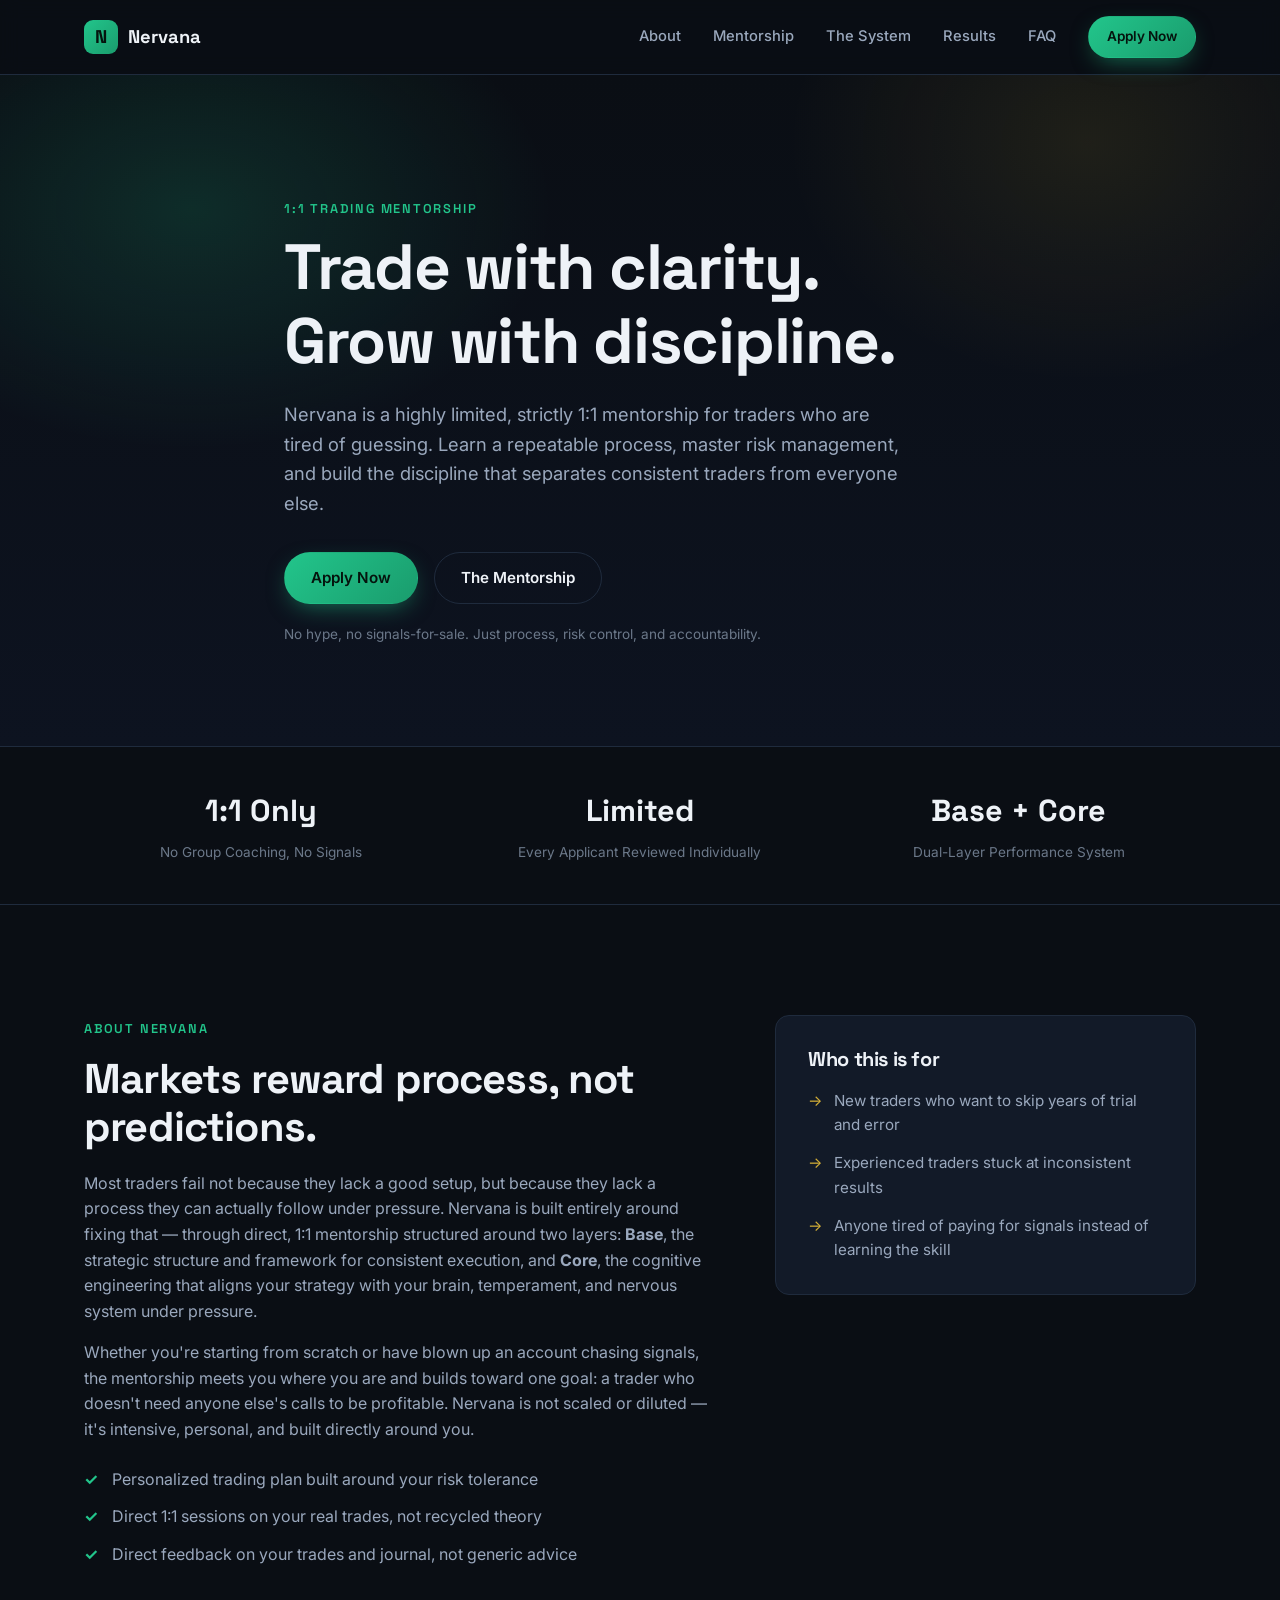
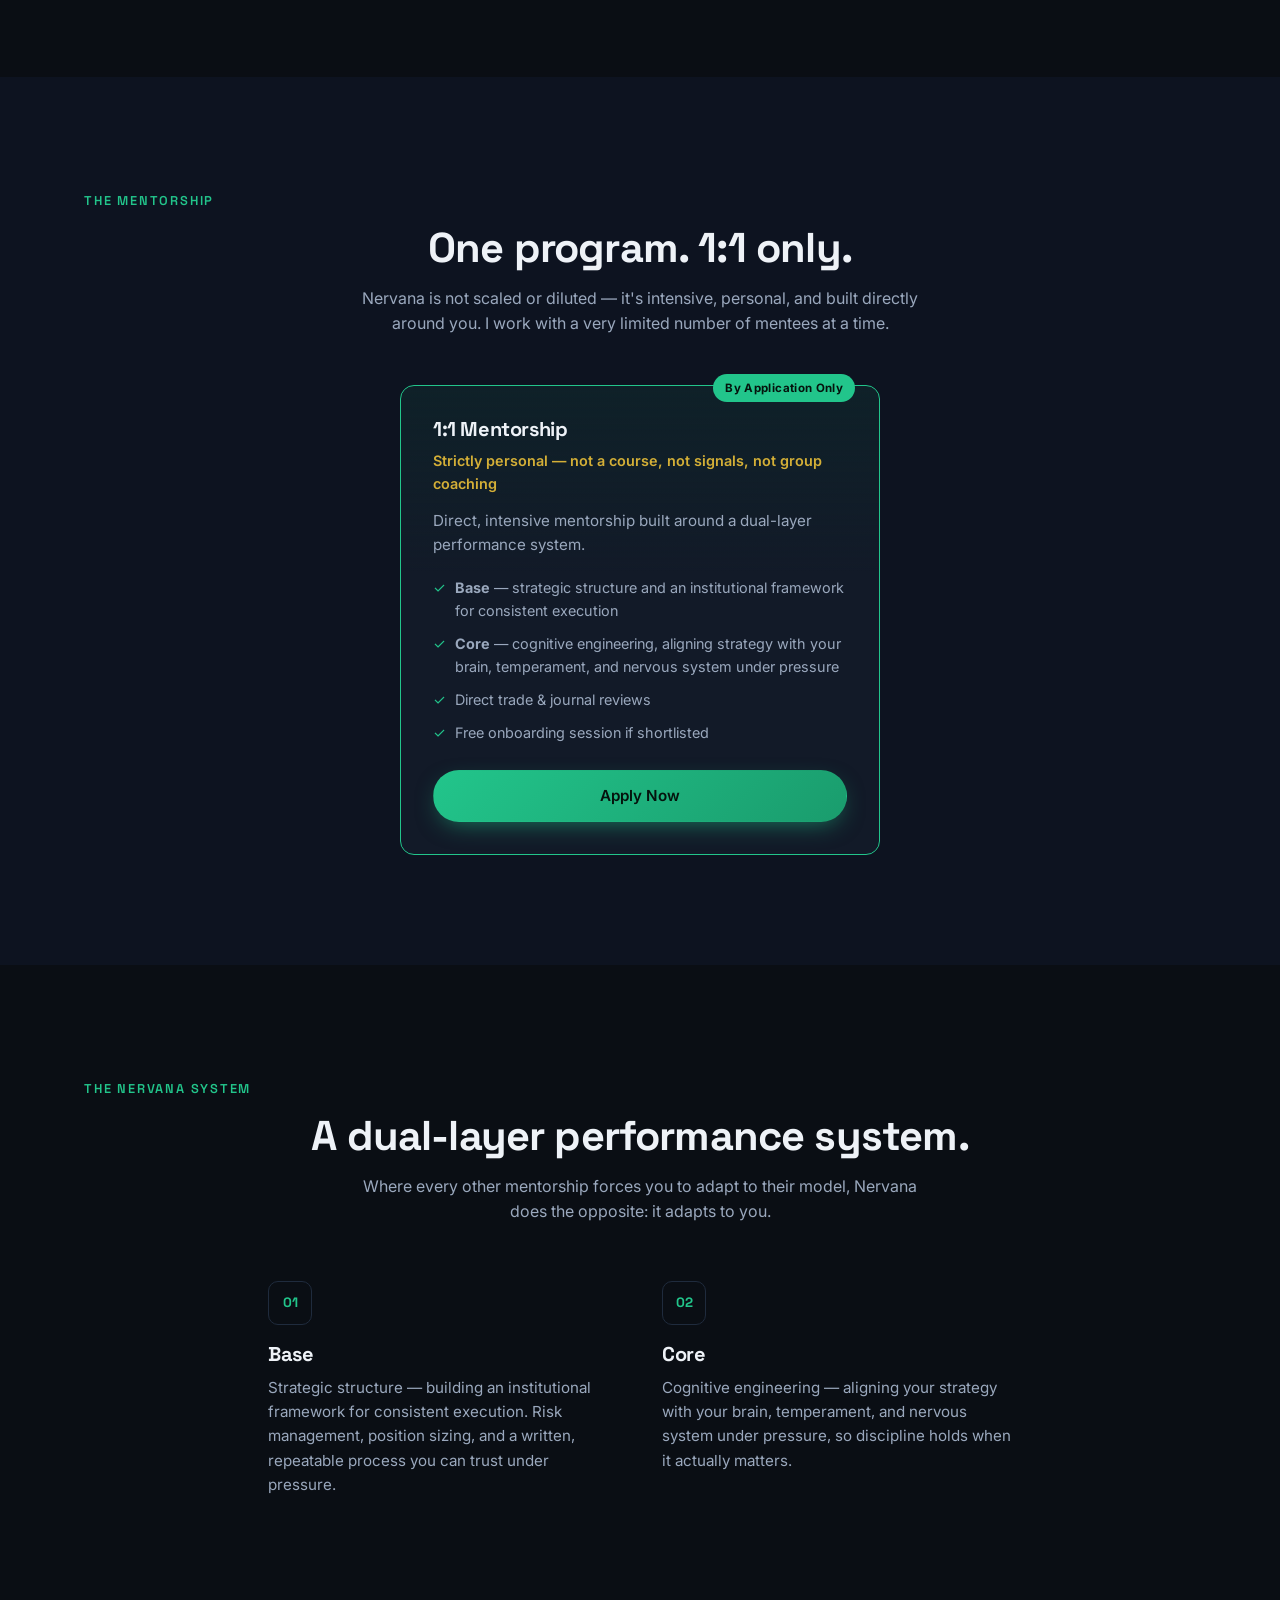
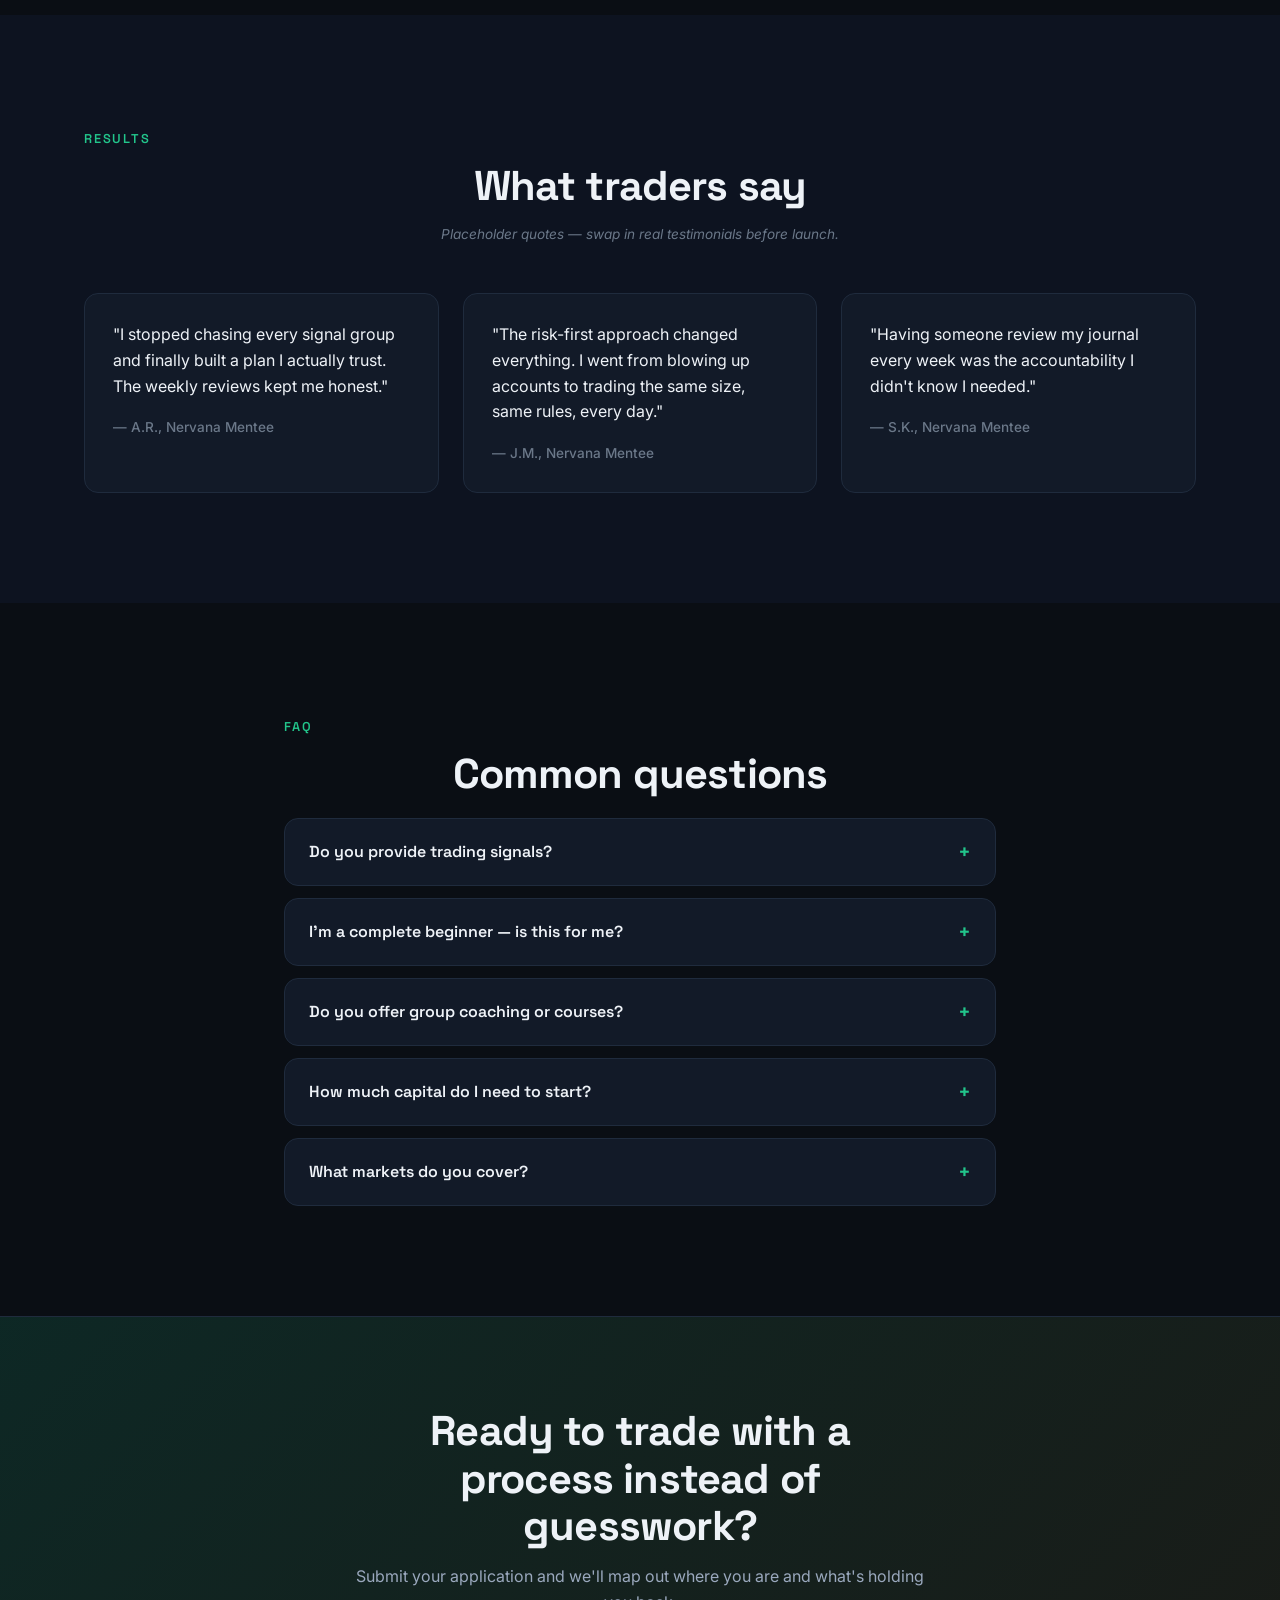
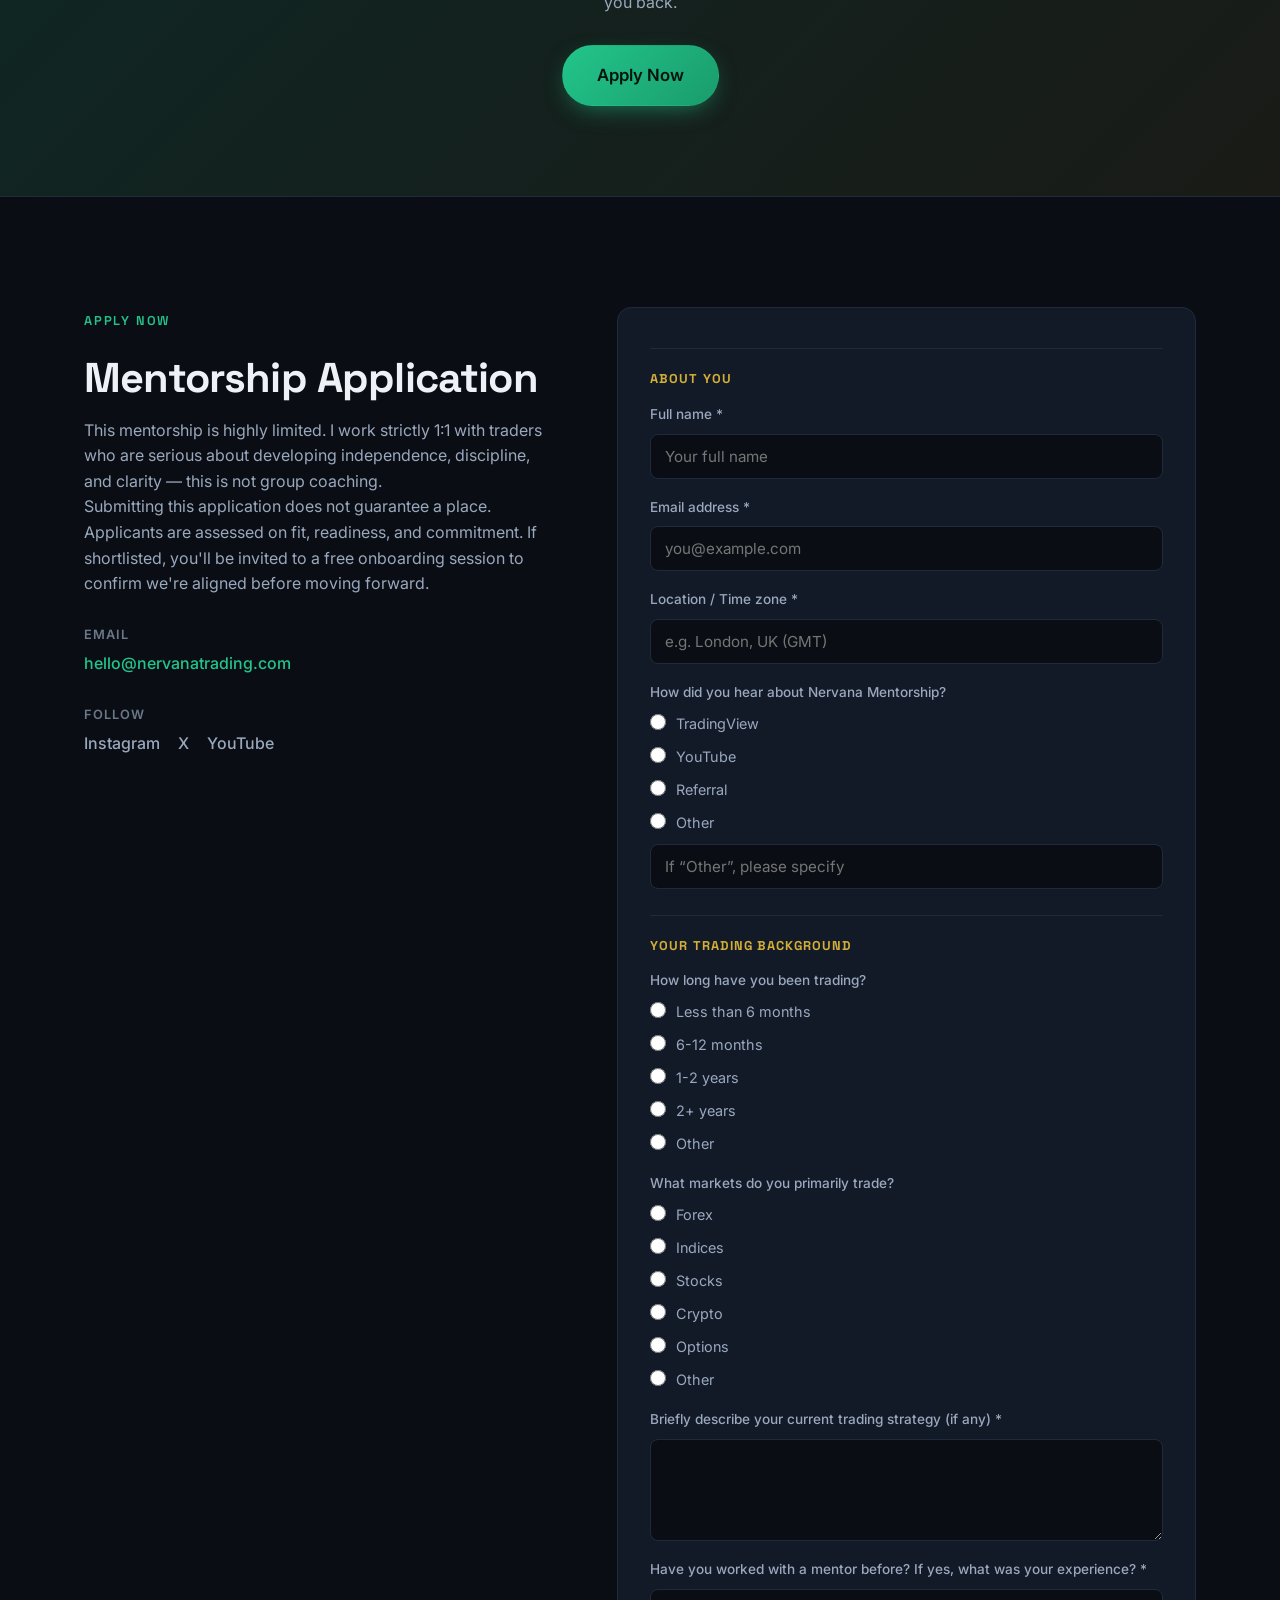
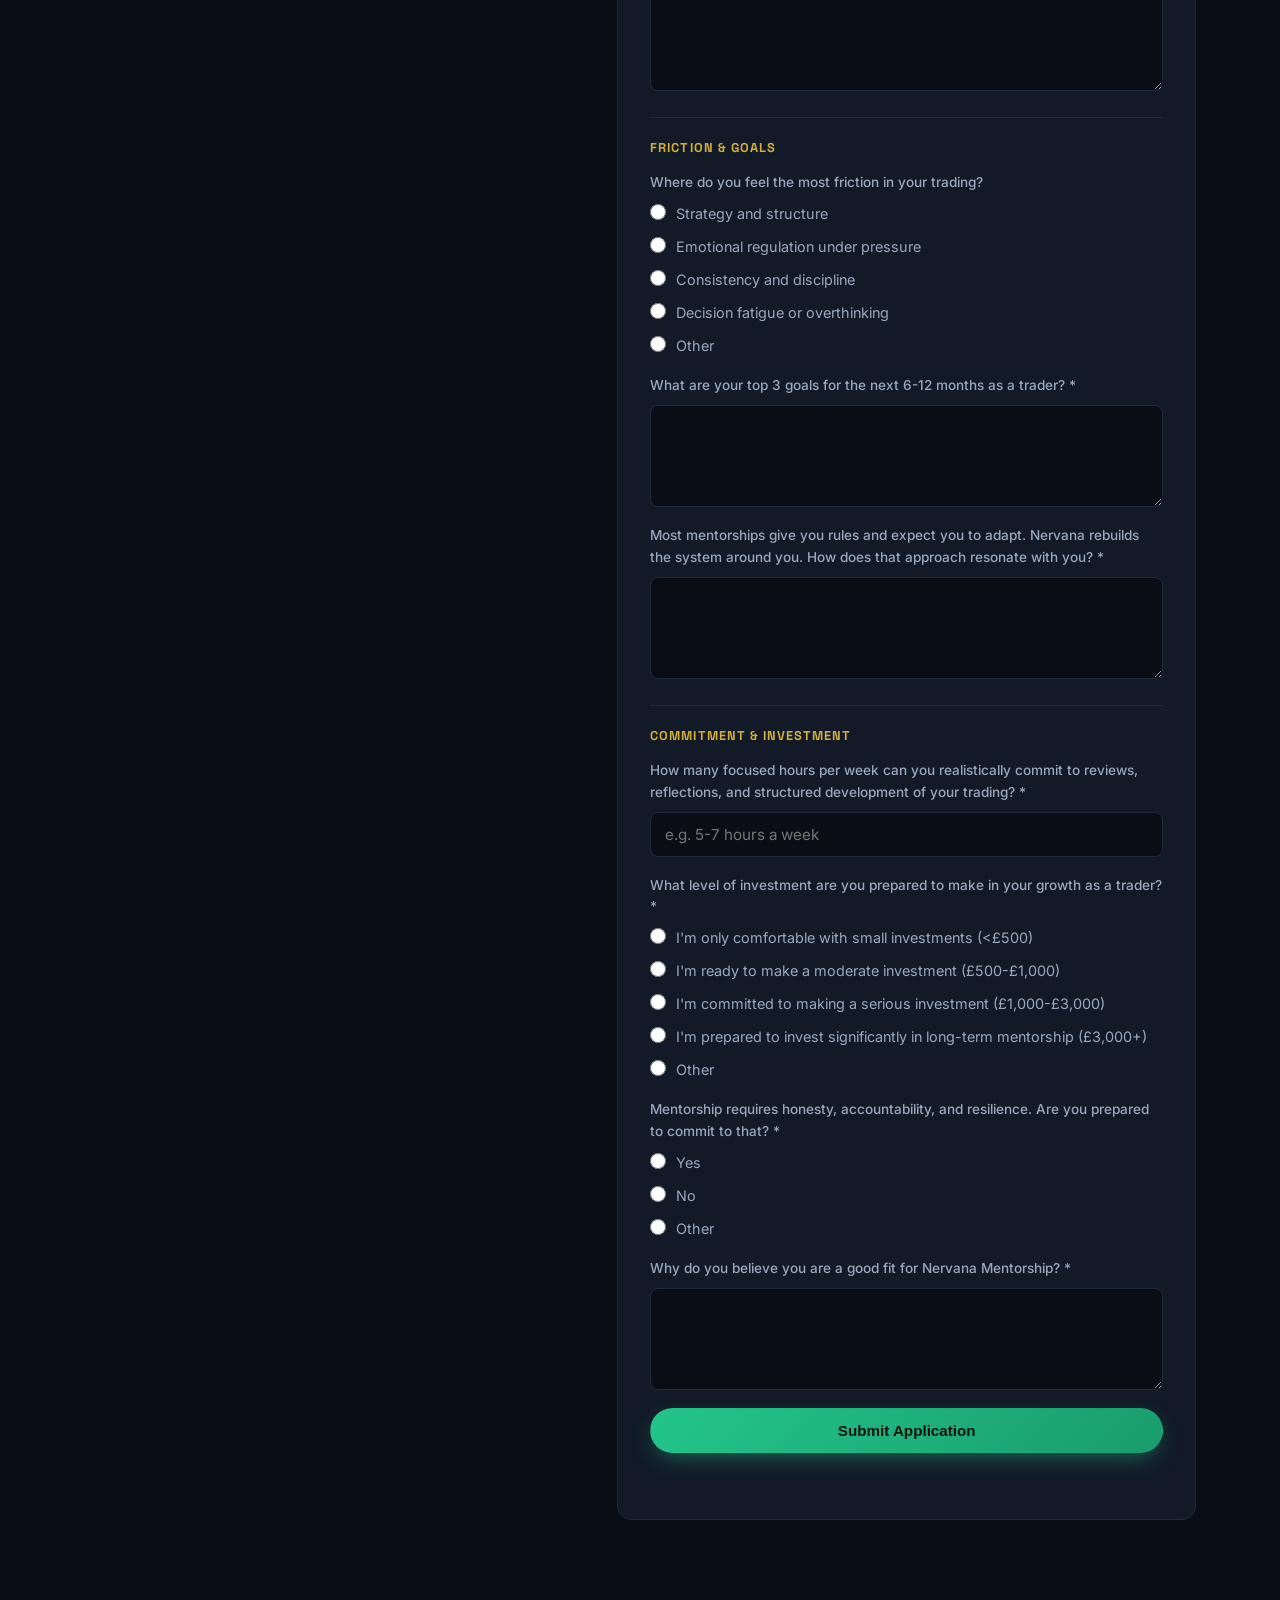
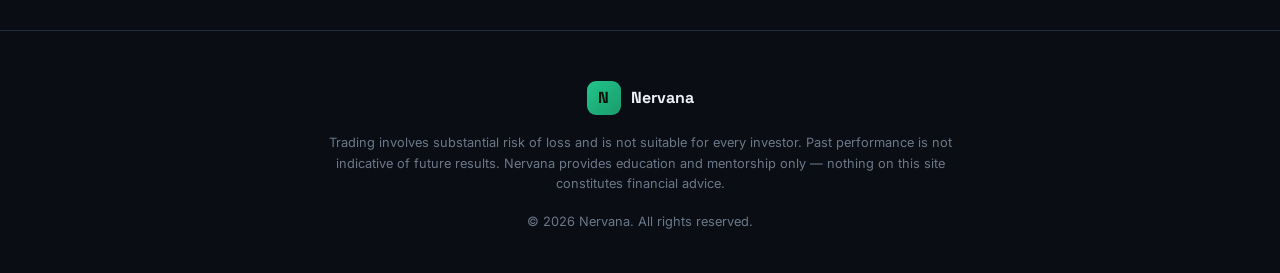
==== website/index.html @ 5a8abfdc "Reposition site around the real 1:1-only mentorship offer Replace the invented three-program lineup " ====
<!DOCTYPE html>
<html lang="en">
<head>
<meta charset="UTF-8">
<meta name="viewport" content="width=device-width, initial-scale=1.0">
<title>Nervana | Trading Mentorship</title>
<meta name="description" content="Nervana is a strictly 1:1 trading mentorship. A highly limited, application-only program built around a dual-layer system: Base (strategic structure) and Core (cognitive engineering).">
<link rel="icon" href="data:image/svg+xml,<svg xmlns=%22http://www.w3.org/2000/svg%22 viewBox=%220 0 100 100%22><text y=%22.9em%22 font-size=%2290%22>📈</text></svg>">
<link rel="preconnect" href="https://fonts.googleapis.com">
<link rel="preconnect" href="https://fonts.gstatic.com" crossorigin>
<link href="https://fonts.googleapis.com/css2?family=Inter:wght@400;500;600;700;800&family=Space+Grotesk:wght@500;600;700&display=swap" rel="stylesheet">
<link rel="stylesheet" href="styles.css">
</head>
<body>

<header class="navbar" id="navbar">
  <div class="container navbar__inner">
    <a href="#home" class="brand">
      <span class="brand__mark">N</span>
      <span class="brand__name">Nervana</span>
    </a>
    <nav class="nav-links" id="navLinks">
      <a href="#about">About</a>
      <a href="#mentorship">Mentorship</a>
      <a href="#approach">The System</a>
      <a href="#testimonials">Results</a>
      <a href="#faq">FAQ</a>
      <a href="#apply" class="btn btn--primary btn--sm nav-cta">Apply Now</a>
    </nav>
    <button class="nav-toggle" id="navToggle" aria-label="Toggle navigation" aria-expanded="false">
      <span></span><span></span><span></span>
    </button>
  </div>
</header>

<main>

  <section id="home" class="hero">
    <div class="hero__bg" aria-hidden="true"></div>
    <div class="container hero__inner">
      <p class="eyebrow reveal">1:1 Trading Mentorship</p>
      <h1 class="reveal">Trade with clarity.<br>Grow with discipline.</h1>
      <p class="hero__subtitle reveal">
        Nervana is a highly limited, strictly 1:1 mentorship for traders who are tired of guessing.
        Learn a repeatable process, master risk management, and build the discipline
        that separates consistent traders from everyone else.
      </p>
      <div class="hero__actions reveal">
        <a href="#apply" class="btn btn--primary">Apply Now</a>
        <a href="#mentorship" class="btn btn--ghost">The Mentorship</a>
      </div>
      <p class="hero__disclaimer reveal">No hype, no signals-for-sale. Just process, risk control, and accountability.</p>
    </div>
  </section>

  <section class="stats">
    <div class="container stats__grid">
      <div class="stat reveal">
        <span class="stat__text">1:1 Only</span>
        <span class="stat__label">No Group Coaching, No Signals</span>
      </div>
      <div class="stat reveal">
        <span class="stat__text">Limited</span>
        <span class="stat__label">Every Applicant Reviewed Individually</span>
      </div>
      <div class="stat reveal">
        <span class="stat__text">Base + Core</span>
        <span class="stat__label">Dual-Layer Performance System</span>
      </div>
    </div>
  </section>

  <section id="about" class="about">
    <div class="container about__grid">
      <div class="about__text reveal">
        <p class="eyebrow">About Nervana</p>
        <h2>Markets reward process, not predictions.</h2>
        <p>
          Most traders fail not because they lack a good setup, but because they lack a process
          they can actually follow under pressure. Nervana is built entirely around fixing that —
          through direct, 1:1 mentorship structured around two layers: <strong>Base</strong>, the
          strategic structure and framework for consistent execution, and <strong>Core</strong>,
          the cognitive engineering that aligns your strategy with your brain, temperament, and
          nervous system under pressure.
        </p>
        <p>
          Whether you're starting from scratch or have blown up an account chasing signals,
          the mentorship meets you where you are and builds toward one goal: a trader who
          doesn't need anyone else's calls to be profitable. Nervana is not scaled or diluted —
          it's intensive, personal, and built directly around you.
        </p>
        <ul class="check-list">
          <li>Personalized trading plan built around your risk tolerance</li>
          <li>Direct 1:1 sessions on your real trades, not recycled theory</li>
          <li>Direct feedback on your trades and journal, not generic advice</li>
        </ul>
      </div>
      <div class="about__card reveal">
        <div class="card-panel">
          <h3>Who this is for</h3>
          <ul class="tick-list">
            <li>New traders who want to skip years of trial and error</li>
            <li>Experienced traders stuck at inconsistent results</li>
            <li>Anyone tired of paying for signals instead of learning the skill</li>
          </ul>
        </div>
      </div>
    </div>
  </section>

  <section id="mentorship" class="programs">
    <div class="container">
      <p class="eyebrow reveal center">The Mentorship</p>
      <h2 class="section-title reveal center">One program. 1:1 only.</h2>
      <p class="section-subtitle reveal center">Nervana is not scaled or diluted — it's intensive, personal, and built directly around you. I work with a very limited number of mentees at a time.</p>

      <div class="program-grid program-grid--single">
        <div class="program-card program-card--featured reveal">
          <span class="badge">By Application Only</span>
          <h3>1:1 Mentorship</h3>
          <p class="program-price">Strictly personal — not a course, not signals, not group coaching</p>
          <p class="program-desc">Direct, intensive mentorship built around a dual-layer performance system.</p>
          <ul>
            <li><strong>Base</strong> — strategic structure and an institutional framework for consistent execution</li>
            <li><strong>Core</strong> — cognitive engineering, aligning strategy with your brain, temperament, and nervous system under pressure</li>
            <li>Direct trade & journal reviews</li>
            <li>Free onboarding session if shortlisted</li>
          </ul>
          <a href="#apply" class="btn btn--primary btn--block">Apply Now</a>
        </div>
      </div>
    </div>
  </section>

  <section id="approach" class="approach">
    <div class="container">
      <p class="eyebrow reveal center">The Nervana System</p>
      <h2 class="section-title reveal center">A dual-layer performance system.</h2>
      <p class="section-subtitle reveal center">Where every other mentorship forces you to adapt to their model, Nervana does the opposite: it adapts to you.</p>

      <div class="approach-grid approach-grid--two">
        <div class="approach-card reveal">
          <div class="approach-icon">01</div>
          <h3>Base</h3>
          <p>Strategic structure — building an institutional framework for consistent execution. Risk management, position sizing, and a written, repeatable process you can trust under pressure.</p>
        </div>
        <div class="approach-card reveal">
          <div class="approach-icon">02</div>
          <h3>Core</h3>
          <p>Cognitive engineering — aligning your strategy with your brain, temperament, and nervous system under pressure, so discipline holds when it actually matters.</p>
        </div>
      </div>
    </div>
  </section>

  <section id="testimonials" class="testimonials">
    <div class="container">
      <p class="eyebrow reveal center">Results</p>
      <h2 class="section-title reveal center">What traders say</h2>
      <p class="section-subtitle reveal center placeholder-note">Placeholder quotes — swap in real testimonials before launch.</p>

      <div class="testimonial-grid">
        <blockquote class="testimonial-card reveal">
          <p>"I stopped chasing every signal group and finally built a plan I actually trust. The weekly reviews kept me honest."</p>
          <footer>— A.R., Nervana Mentee</footer>
        </blockquote>
        <blockquote class="testimonial-card reveal">
          <p>"The risk-first approach changed everything. I went from blowing up accounts to trading the same size, same rules, every day."</p>
          <footer>— J.M., Nervana Mentee</footer>
        </blockquote>
        <blockquote class="testimonial-card reveal">
          <p>"Having someone review my journal every week was the accountability I didn't know I needed."</p>
          <footer>— S.K., Nervana Mentee</footer>
        </blockquote>
      </div>
    </div>
  </section>

  <section id="faq" class="faq">
    <div class="container faq__inner">
      <p class="eyebrow reveal center">FAQ</p>
      <h2 class="section-title reveal center">Common questions</h2>

      <div class="accordion" id="accordion">
        <div class="accordion-item reveal">
          <button class="accordion-trigger">
            <span>Do you provide trading signals?</span>
            <span class="accordion-icon">+</span>
          </button>
          <div class="accordion-panel">
            <p>No. Nervana teaches you the process to find and manage your own trades. The goal is independence, not dependence on someone else's calls.</p>
          </div>
        </div>
        <div class="accordion-item reveal">
          <button class="accordion-trigger">
            <span>I'm a complete beginner — is this for me?</span>
            <span class="accordion-icon">+</span>
          </button>
          <div class="accordion-panel">
            <p>Yes, as long as you're serious and coachable. The mentorship starts by building the Base layer — market structure and risk management — before layering in Core, the execution and psychology work.</p>
          </div>
        </div>
        <div class="accordion-item reveal">
          <button class="accordion-trigger">
            <span>Do you offer group coaching or courses?</span>
            <span class="accordion-icon">+</span>
          </button>
          <div class="accordion-panel">
            <p>Not currently. Nervana is 1:1 mentorship only, by application, so every mentee gets full focus and hands-on support. Group coaching may be introduced in the future, but applications today are for 1:1 mentorship.</p>
          </div>
        </div>
        <div class="accordion-item reveal">
          <button class="accordion-trigger">
            <span>How much capital do I need to start?</span>
            <span class="accordion-icon">+</span>
          </button>
          <div class="accordion-panel">
            <p>We'll discuss this after reviewing your application — the right starting size depends on your goals, market, and risk tolerance. We never recommend risking money you can't afford to lose.</p>
          </div>
        </div>
        <div class="accordion-item reveal">
          <button class="accordion-trigger">
            <span>What markets do you cover?</span>
            <span class="accordion-icon">+</span>
          </button>
          <div class="accordion-panel">
            <p>The core process applies across equities, futures, and forex. Your mentorship is tailored to the market you want to focus on.</p>
          </div>
        </div>
      </div>
    </div>
  </section>

  <section class="cta-banner">
    <div class="container cta-banner__inner reveal">
      <h2>Ready to trade with a process instead of guesswork?</h2>
      <p>Submit your application and we'll map out where you are and what's holding you back.</p>
      <a href="#apply" class="btn btn--primary btn--lg">Apply Now</a>
    </div>
  </section>

  <section id="apply" class="contact">
    <div class="container contact__grid">
      <div class="contact__info reveal">
        <p class="eyebrow">Apply Now</p>
        <h2>Mentorship Application</h2>
        <p>
          This mentorship is highly limited. I work strictly 1:1 with traders who are serious
          about developing independence, discipline, and clarity — this is not group coaching.
        </p>
        <p>
          Submitting this application does not guarantee a place. Applicants are assessed on
          fit, readiness, and commitment. If shortlisted, you'll be invited to a free onboarding
          session to confirm we're aligned before moving forward.
        </p>
        <div class="contact__detail">
          <span class="contact__label">Email</span>
          <a href="mailto:hello@nervanatrading.com">hello@nervanatrading.com</a>
        </div>
        <div class="contact__detail">
          <span class="contact__label">Follow</span>
          <div class="social-links">
            <a href="#" aria-label="Instagram">Instagram</a>
            <a href="#" aria-label="X / Twitter">X</a>
            <a href="#" aria-label="YouTube">YouTube</a>
          </div>
        </div>
      </div>

      <form class="contact__form reveal" id="applyForm" name="mentorship-application" method="POST" data-netlify="true" netlify-honeypot="company">
        <input type="hidden" name="form-name" value="mentorship-application">
        <p class="hp-field" aria-hidden="true">
          <label>Don't fill this out if you're human: <input name="company" tabindex="-1" autocomplete="off"></label>
        </p>

        <p class="form-section-title">About you</p>

        <div class="form-row">
          <label for="name">Full name *</label>
          <input type="text" id="name" name="full_name" required placeholder="Your full name">
        </div>
        <div class="form-row">
          <label for="email">Email address *</label>
          <input type="email" id="email" name="email" required placeholder="you@example.com">
        </div>
        <div class="form-row">
          <label for="location">Location / Time zone *</label>
          <input type="text" id="location" name="location_timezone" required placeholder="e.g. London, UK (GMT)">
        </div>
        <div class="form-row">
          <label>How did you hear about Nervana Mentorship?</label>
          <div class="radio-group">
            <label class="radio-option"><input type="radio" name="how_heard" value="TradingView"> TradingView</label>
            <label class="radio-option"><input type="radio" name="how_heard" value="YouTube"> YouTube</label>
            <label class="radio-option"><input type="radio" name="how_heard" value="Referral"> Referral</label>
            <label class="radio-option"><input type="radio" name="how_heard" value="Other"> Other</label>
          </div>
          <input type="text" name="how_heard_other" placeholder="If “Other”, please specify" class="other-input">
        </div>

        <p class="form-section-title">Your trading background</p>

        <div class="form-row">
          <label>How long have you been trading?</label>
          <div class="radio-group">
            <label class="radio-option"><input type="radio" name="trading_duration" value="Less than 6 months"> Less than 6 months</label>
            <label class="radio-option"><input type="radio" name="trading_duration" value="6-12 months"> 6-12 months</label>
            <label class="radio-option"><input type="radio" name="trading_duration" value="1-2 years"> 1-2 years</label>
            <label class="radio-option"><input type="radio" name="trading_duration" value="2+ years"> 2+ years</label>
            <label class="radio-option"><input type="radio" name="trading_duration" value="Other"> Other</label>
          </div>
        </div>
        <div class="form-row">
          <label>What markets do you primarily trade?</label>
          <div class="radio-group">
            <label class="radio-option"><input type="radio" name="markets_traded" value="Forex"> Forex</label>
            <label class="radio-option"><input type="radio" name="markets_traded" value="Indices"> Indices</label>
            <label class="radio-option"><input type="radio" name="markets_traded" value="Stocks"> Stocks</label>
            <label class="radio-option"><input type="radio" name="markets_traded" value="Crypto"> Crypto</label>
            <label class="radio-option"><input type="radio" name="markets_traded" value="Options"> Options</label>
            <label class="radio-option"><input type="radio" name="markets_traded" value="Other"> Other</label>
          </div>
        </div>
        <div class="form-row">
          <label for="strategy">Briefly describe your current trading strategy (if any) *</label>
          <textarea id="strategy" name="current_strategy" rows="4" required></textarea>
        </div>
        <div class="form-row">
          <label for="mentor-experience">Have you worked with a mentor before? If yes, what was your experience? *</label>
          <textarea id="mentor-experience" name="mentor_experience" rows="4" required></textarea>
        </div>

        <p class="form-section-title">Friction &amp; goals</p>

        <div class="form-row">
          <label>Where do you feel the most friction in your trading?</label>
          <div class="radio-group">
            <label class="radio-option"><input type="radio" name="friction" value="Strategy and structure"> Strategy and structure</label>
            <label class="radio-option"><input type="radio" name="friction" value="Emotional regulation under pressure"> Emotional regulation under pressure</label>
            <label class="radio-option"><input type="radio" name="friction" value="Consistency and discipline"> Consistency and discipline</label>
            <label class="radio-option"><input type="radio" name="friction" value="Decision fatigue or overthinking"> Decision fatigue or overthinking</label>
            <label class="radio-option"><input type="radio" name="friction" value="Other"> Other</label>
          </div>
        </div>
        <div class="form-row">
          <label for="goals-6-12">What are your top 3 goals for the next 6-12 months as a trader? *</label>
          <textarea id="goals-6-12" name="goals_6_12_months" rows="4" required></textarea>
        </div>
        <div class="form-row">
          <label for="adapts-to-you">Most mentorships give you rules and expect you to adapt. Nervana rebuilds the system around you. How does that approach resonate with you? *</label>
          <textarea id="adapts-to-you" name="approach_resonance" rows="4" required></textarea>
        </div>

        <p class="form-section-title">Commitment &amp; investment</p>

        <div class="form-row">
          <label for="weekly-hours">How many focused hours per week can you realistically commit to reviews, reflections, and structured development of your trading? *</label>
          <input type="text" id="weekly-hours" name="weekly_hours_commitment" required placeholder="e.g. 5-7 hours a week">
        </div>
        <div class="form-row">
          <label>What level of investment are you prepared to make in your growth as a trader? *</label>
          <div class="radio-group">
            <label class="radio-option"><input type="radio" name="investment_level" value="Under £500" required> I'm only comfortable with small investments (&lt;£500)</label>
            <label class="radio-option"><input type="radio" name="investment_level" value="£500-£1,000"> I'm ready to make a moderate investment (£500-£1,000)</label>
            <label class="radio-option"><input type="radio" name="investment_level" value="£1,000-£3,000"> I'm committed to making a serious investment (£1,000-£3,000)</label>
            <label class="radio-option"><input type="radio" name="investment_level" value="£3,000+"> I'm prepared to invest significantly in long-term mentorship (£3,000+)</label>
            <label class="radio-option"><input type="radio" name="investment_level" value="Other"> Other</label>
          </div>
        </div>
        <div class="form-row">
          <label>Mentorship requires honesty, accountability, and resilience. Are you prepared to commit to that? *</label>
          <div class="radio-group">
            <label class="radio-option"><input type="radio" name="commitment_confirmation" value="Yes" required> Yes</label>
            <label class="radio-option"><input type="radio" name="commitment_confirmation" value="No"> No</label>
            <label class="radio-option"><input type="radio" name="commitment_confirmation" value="Other"> Other</label>
          </div>
        </div>
        <div class="form-row">
          <label for="good-fit">Why do you believe you are a good fit for Nervana Mentorship? *</label>
          <textarea id="good-fit" name="good_fit_reason" rows="4" required></textarea>
        </div>

        <button type="submit" class="btn btn--primary btn--block">Submit Application</button>
        <p class="form-status" id="formStatus" role="status"></p>
      </form>
    </div>
  </section>

</main>

<footer class="footer">
  <div class="container footer__inner">
    <div class="footer__brand">
      <span class="brand__mark">N</span>
      <span class="brand__name">Nervana</span>
    </div>
    <p class="footer__disclaimer">
      Trading involves substantial risk of loss and is not suitable for every investor.
      Past performance is not indicative of future results. Nervana provides education and
      mentorship only — nothing on this site constitutes financial advice.
    </p>
    <p class="footer__copy">&copy; <span id="year"></span> Nervana. All rights reserved.</p>
  </div>
</footer>

<script src="script.js"></script>
</body>
</html>
---- website/styles.css ----
:root {
  --bg: #0a0e14;
  --bg-alt: #0d1320;
  --card: #121a28;
  --card-border: #1f2b3d;
  --text: #eef2f7;
  --text-dim: #9aa8bd;
  --text-faint: #6b7889;
  --accent: #22c58b;
  --accent-dim: #1a9c6d;
  --gold: #d4af37;
  --danger: #e5484d;
  --font-heading: "Space Grotesk", Inter, sans-serif;
  --font-body: "Inter", sans-serif;
  --radius: 14px;
  --container: 1160px;
}

* { box-sizing: border-box; margin: 0; padding: 0; }

html { scroll-behavior: smooth; }

body {
  background: var(--bg);
  color: var(--text);
  font-family: var(--font-body);
  line-height: 1.6;
  -webkit-font-smoothing: antialiased;
}

img { max-width: 100%; display: block; }

.container {
  max-width: var(--container);
  margin: 0 auto;
  padding: 0 24px;
}

h1, h2, h3 {
  font-family: var(--font-heading);
  font-weight: 700;
  line-height: 1.15;
  letter-spacing: -0.02em;
}

h1 { font-size: clamp(2.4rem, 5vw, 4rem); }
h2 { font-size: clamp(1.8rem, 3.4vw, 2.6rem); }
h3 { font-size: 1.25rem; }

p { color: var(--text-dim); }

a { color: inherit; text-decoration: none; }

.eyebrow {
  display: inline-block;
  font-family: var(--font-heading);
  font-size: 0.8rem;
  font-weight: 600;
  letter-spacing: 0.14em;
  text-transform: uppercase;
  color: var(--accent);
  margin-bottom: 12px;
}

.center { text-align: center; }

.section-title { margin-bottom: 14px; }

.section-subtitle {
  max-width: 560px;
  margin: 0 auto 48px;
  color: var(--text-dim);
}

.placeholder-note {
  color: var(--text-faint);
  font-style: italic;
  font-size: 0.85rem;
}

/* Buttons */
.btn {
  display: inline-flex;
  align-items: center;
  justify-content: center;
  gap: 8px;
  padding: 13px 26px;
  border-radius: 999px;
  font-weight: 600;
  font-size: 0.95rem;
  border: 1px solid transparent;
  cursor: pointer;
  transition: transform 0.15s ease, box-shadow 0.15s ease, background 0.15s ease, border-color 0.15s ease;
  white-space: nowrap;
}
.btn--primary {
  background: linear-gradient(135deg, var(--accent), var(--accent-dim));
  color: #05130d;
  box-shadow: 0 8px 24px -8px rgba(34, 197, 139, 0.6);
}
.btn--primary:hover { transform: translateY(-2px); box-shadow: 0 12px 28px -8px rgba(34, 197, 139, 0.75); }
.btn--ghost {
  background: transparent;
  color: var(--text);
  border-color: var(--card-border);
}
.btn--ghost:hover { border-color: var(--accent); color: var(--accent); }
.btn--outline {
  background: transparent;
  border-color: var(--card-border);
  color: var(--text);
}
.btn--outline:hover { border-color: var(--accent); color: var(--accent); }
.btn--sm { padding: 9px 18px; font-size: 0.85rem; }
.btn--lg { padding: 16px 34px; font-size: 1.05rem; }
.btn--block { width: 100%; }

/* Navbar */
.navbar {
  position: sticky;
  top: 0;
  z-index: 100;
  background: rgba(10, 14, 20, 0.75);
  backdrop-filter: blur(10px);
  border-bottom: 1px solid var(--card-border);
}
.navbar__inner {
  display: flex;
  align-items: center;
  justify-content: space-between;
  padding-top: 16px;
  padding-bottom: 16px;
  gap: 24px;
}
.brand {
  display: flex;
  align-items: center;
  gap: 10px;
  font-family: var(--font-heading);
  font-weight: 700;
  font-size: 1.15rem;
}
.brand__mark {
  width: 34px;
  height: 34px;
  display: grid;
  place-items: center;
  border-radius: 9px;
  background: linear-gradient(135deg, var(--accent), var(--accent-dim));
  color: #05130d;
  font-weight: 800;
}
.nav-links {
  display: flex;
  align-items: center;
  gap: 32px;
  flex: 1;
  justify-content: flex-end;
}
.nav-links a:not(.btn) {
  font-size: 0.92rem;
  color: var(--text-dim);
  font-weight: 500;
  transition: color 0.15s ease;
}
.nav-links a:not(.btn):hover { color: var(--text); }
.nav-toggle {
  display: none;
  flex-direction: column;
  gap: 5px;
  background: none;
  border: none;
  cursor: pointer;
  padding: 6px;
}
.nav-toggle span {
  width: 22px;
  height: 2px;
  background: var(--text);
  border-radius: 2px;
  transition: transform 0.2s ease, opacity 0.2s ease;
}

/* Hero */
.hero {
  position: relative;
  padding: 120px 0 100px;
  overflow: hidden;
}
.hero__bg {
  position: absolute;
  inset: 0;
  background:
    radial-gradient(600px 400px at 15% 20%, rgba(34, 197, 139, 0.16), transparent 60%),
    radial-gradient(500px 400px at 85% 10%, rgba(212, 175, 55, 0.10), transparent 60%),
    linear-gradient(180deg, var(--bg) 0%, var(--bg-alt) 100%);
  z-index: -1;
}
.hero__inner { max-width: 760px; }
.hero__subtitle {
  font-size: 1.15rem;
  margin: 22px 0 34px;
  max-width: 620px;
}
.hero__actions { display: flex; gap: 16px; flex-wrap: wrap; }
.hero__disclaimer {
  margin-top: 20px;
  font-size: 0.85rem;
  color: var(--text-faint);
}

/* Stats */
.stats { padding: 40px 0; border-bottom: 1px solid var(--card-border); border-top: 1px solid var(--card-border); }
.stats__grid {
  display: grid;
  grid-template-columns: repeat(3, 1fr);
  gap: 24px;
  text-align: center;
}
.stat__number {
  font-family: var(--font-heading);
  font-size: 2.4rem;
  font-weight: 700;
  color: var(--text);
}
.stat__text {
  display: block;
  font-family: var(--font-heading);
  font-size: 1.9rem;
  font-weight: 700;
  color: var(--text);
}
.stat__suffix {
  font-family: var(--font-heading);
  font-size: 1.4rem;
  font-weight: 700;
  color: var(--accent);
}
.stat__label {
  display: block;
  color: var(--text-faint);
  font-size: 0.85rem;
  margin-top: 6px;
}

/* About */
.about { padding: 110px 0; }
.about__grid {
  display: grid;
  grid-template-columns: 1.2fr 0.8fr;
  gap: 60px;
  align-items: start;
}
.about__text h2 { margin-bottom: 20px; }
.about__text p { margin-bottom: 16px; }
.check-list {
  list-style: none;
  margin-top: 24px;
  display: flex;
  flex-direction: column;
  gap: 12px;
}
.check-list li {
  padding-left: 28px;
  position: relative;
  color: var(--text-dim);
}
.check-list li::before {
  content: "✓";
  position: absolute;
  left: 0;
  color: var(--accent);
  font-weight: 700;
}
.card-panel {
  background: var(--card);
  border: 1px solid var(--card-border);
  border-radius: var(--radius);
  padding: 32px;
}
.card-panel h3 { margin-bottom: 18px; }
.tick-list { list-style: none; display: flex; flex-direction: column; gap: 14px; }
.tick-list li {
  padding-left: 26px;
  position: relative;
  color: var(--text-dim);
  font-size: 0.95rem;
}
.tick-list li::before {
  content: "→";
  position: absolute;
  left: 0;
  color: var(--gold);
}

/* Programs */
.programs { padding: 110px 0; background: var(--bg-alt); }
.program-grid {
  display: grid;
  grid-template-columns: repeat(3, 1fr);
  gap: 24px;
  margin-top: 20px;
}
.program-grid--single {
  display: flex;
  justify-content: center;
}
.program-grid--single .program-card {
  max-width: 480px;
  width: 100%;
}
.program-card {
  background: var(--card);
  border: 1px solid var(--card-border);
  border-radius: var(--radius);
  padding: 32px;
  display: flex;
  flex-direction: column;
  position: relative;
  transition: transform 0.2s ease, border-color 0.2s ease;
}
.program-card:hover { transform: translateY(-4px); border-color: #2a3a52; }
.program-card--featured {
  border-color: var(--accent);
  background: linear-gradient(180deg, rgba(34,197,139,0.08), var(--card) 40%);
}
.badge {
  position: absolute;
  top: -12px;
  right: 24px;
  background: var(--accent);
  color: #05130d;
  font-size: 0.72rem;
  font-weight: 700;
  padding: 5px 12px;
  border-radius: 999px;
  letter-spacing: 0.03em;
}
.program-price {
  color: var(--gold);
  font-weight: 600;
  font-size: 0.9rem;
  margin: 8px 0 14px;
}
.program-desc { margin-bottom: 18px; font-size: 0.95rem; }
.program-card ul {
  list-style: none;
  display: flex;
  flex-direction: column;
  gap: 10px;
  margin-bottom: 26px;
  flex: 1;
}
.program-card ul li {
  padding-left: 22px;
  position: relative;
  font-size: 0.9rem;
  color: var(--text-dim);
}
.program-card ul li::before {
  content: "✓";
  position: absolute;
  left: 0;
  color: var(--accent);
}

/* Approach */
.approach { padding: 110px 0; }
.approach-grid {
  display: grid;
  grid-template-columns: repeat(3, 1fr);
  gap: 28px;
  margin-top: 20px;
}
.approach-grid--two {
  grid-template-columns: repeat(2, 1fr);
  max-width: 760px;
  margin-left: auto;
  margin-right: auto;
}
.approach-card {
  padding: 8px;
}
.approach-icon {
  font-family: var(--font-heading);
  font-size: 0.85rem;
  font-weight: 700;
  color: var(--accent);
  border: 1px solid var(--card-border);
  width: 44px;
  height: 44px;
  display: grid;
  place-items: center;
  border-radius: 10px;
  margin-bottom: 18px;
}
.approach-card h3 { margin-bottom: 10px; }
.approach-card p { font-size: 0.95rem; }

/* Testimonials */
.testimonials { padding: 110px 0; background: var(--bg-alt); }
.testimonial-grid {
  display: grid;
  grid-template-columns: repeat(3, 1fr);
  gap: 24px;
  margin-top: 20px;
}
.testimonial-card {
  background: var(--card);
  border: 1px solid var(--card-border);
  border-radius: var(--radius);
  padding: 28px;
}
.testimonial-card p {
  color: var(--text);
  font-size: 1rem;
  margin-bottom: 18px;
}
.testimonial-card footer {
  color: var(--text-faint);
  font-size: 0.85rem;
  font-weight: 500;
}

/* FAQ */
.faq { padding: 110px 0; }
.faq__inner { max-width: 760px; }
.accordion { margin-top: 20px; display: flex; flex-direction: column; gap: 12px; }
.accordion-item {
  border: 1px solid var(--card-border);
  border-radius: var(--radius);
  background: var(--card);
  overflow: hidden;
}
.accordion-trigger {
  width: 100%;
  display: flex;
  align-items: center;
  justify-content: space-between;
  background: none;
  border: none;
  color: var(--text);
  font-family: var(--font-heading);
  font-weight: 600;
  font-size: 1rem;
  padding: 20px 24px;
  cursor: pointer;
  text-align: left;
}
.accordion-icon {
  color: var(--accent);
  font-size: 1.3rem;
  transition: transform 0.2s ease;
  flex-shrink: 0;
  margin-left: 16px;
}
.accordion-item.open .accordion-icon { transform: rotate(45deg); }
.accordion-panel {
  max-height: 0;
  overflow: hidden;
  transition: max-height 0.25s ease, padding 0.25s ease;
  padding: 0 24px;
}
.accordion-item.open .accordion-panel {
  max-height: 240px;
  padding: 0 24px 22px;
}

/* CTA banner */
.cta-banner {
  padding: 90px 0;
  background: linear-gradient(135deg, rgba(34,197,139,0.14), rgba(212,175,55,0.08));
  border-top: 1px solid var(--card-border);
  border-bottom: 1px solid var(--card-border);
}
.cta-banner__inner { text-align: center; max-width: 620px; margin: 0 auto; }
.cta-banner h2 { margin-bottom: 14px; }
.cta-banner p { margin-bottom: 30px; }

/* Contact */
.contact { padding: 110px 0; }
.contact__grid {
  display: grid;
  grid-template-columns: 0.9fr 1.1fr;
  gap: 60px;
}
.contact__info h2 { margin: 10px 0 16px; }
.contact__detail {
  margin-top: 28px;
  display: flex;
  flex-direction: column;
  gap: 6px;
}
.contact__label {
  font-size: 0.8rem;
  text-transform: uppercase;
  letter-spacing: 0.08em;
  color: var(--text-faint);
  font-weight: 600;
}
.contact__detail a { color: var(--accent); font-weight: 500; }
.social-links { display: flex; gap: 18px; }
.social-links a { color: var(--text-dim); }
.social-links a:hover { color: var(--accent); }

.contact__form {
  background: var(--card);
  border: 1px solid var(--card-border);
  border-radius: var(--radius);
  padding: 32px;
  display: flex;
  flex-direction: column;
  gap: 18px;
}
.form-row { display: flex; flex-direction: column; gap: 8px; }
.form-row > label { font-size: 0.85rem; font-weight: 500; color: var(--text-dim); }
.form-row input:not([type="radio"]):not([type="checkbox"]),
.form-row select,
.form-row textarea {
  background: var(--bg);
  border: 1px solid var(--card-border);
  border-radius: 8px;
  padding: 12px 14px;
  color: var(--text);
  font-family: var(--font-body);
  font-size: 0.95rem;
  outline: none;
  transition: border-color 0.15s ease;
  resize: vertical;
}
.form-row input:not([type="radio"]):not([type="checkbox"]):focus,
.form-row select:focus,
.form-row textarea:focus {
  border-color: var(--accent);
}
.form-row .other-input { margin-top: 2px; }

.form-section-title {
  font-family: var(--font-heading);
  font-size: 0.8rem;
  font-weight: 700;
  letter-spacing: 0.08em;
  text-transform: uppercase;
  color: var(--gold);
  margin: 8px 0 -4px;
  padding-top: 20px;
  border-top: 1px solid var(--card-border);
}
.form-section-title:first-of-type { border-top: none; padding-top: 0; }

.radio-group {
  display: flex;
  flex-direction: column;
  gap: 10px;
}
.radio-option {
  display: flex;
  align-items: flex-start;
  gap: 10px;
  font-size: 0.9rem;
  color: var(--text-dim);
  cursor: pointer;
  font-weight: 400;
}
.radio-option input[type="radio"] {
  accent-color: var(--accent);
  width: 16px;
  height: 16px;
  margin-top: 2px;
  flex-shrink: 0;
  cursor: pointer;
}
.form-status {
  font-size: 0.85rem;
  color: var(--accent);
  min-height: 1.2em;
}
.form-status.form-status--error { color: var(--danger); }

.hp-field {
  position: absolute;
  left: -9999px;
  width: 1px;
  height: 1px;
  overflow: hidden;
}

/* Footer */
.footer {
  padding: 50px 0 40px;
  border-top: 1px solid var(--card-border);
}
.footer__inner { text-align: center; }
.footer__brand {
  display: inline-flex;
  align-items: center;
  gap: 10px;
  font-family: var(--font-heading);
  font-weight: 700;
  margin-bottom: 18px;
}
.footer__disclaimer {
  max-width: 640px;
  margin: 0 auto 18px;
  font-size: 0.8rem;
  color: var(--text-faint);
}
.footer__copy { font-size: 0.8rem; color: var(--text-faint); }

/* Reveal animation */
.reveal {
  opacity: 0;
  transform: translateY(16px);
  transition: opacity 0.6s ease, transform 0.6s ease;
}
.reveal.in-view {
  opacity: 1;
  transform: translateY(0);
}

/* Responsive */
@media (max-width: 900px) {
  .about__grid, .contact__grid { grid-template-columns: 1fr; gap: 40px; }
  .program-grid, .approach-grid, .testimonial-grid { grid-template-columns: 1fr; }
  .stats__grid { grid-template-columns: 1fr; row-gap: 32px; }
}

@media (max-width: 760px) {
  .nav-links { display: none; }
  .nav-toggle { display: flex; }

  .navbar.open .nav-links {
    display: flex;
    flex-direction: column;
    align-items: stretch;
    position: absolute;
    top: 100%;
    left: 0;
    right: 0;
    background: var(--bg-alt);
    padding: 24px;
    gap: 18px;
    border-bottom: 1px solid var(--card-border);
  }
  .navbar.open .nav-links .btn { margin-top: 6px; }

  .hero { padding: 90px 0 70px; }
}
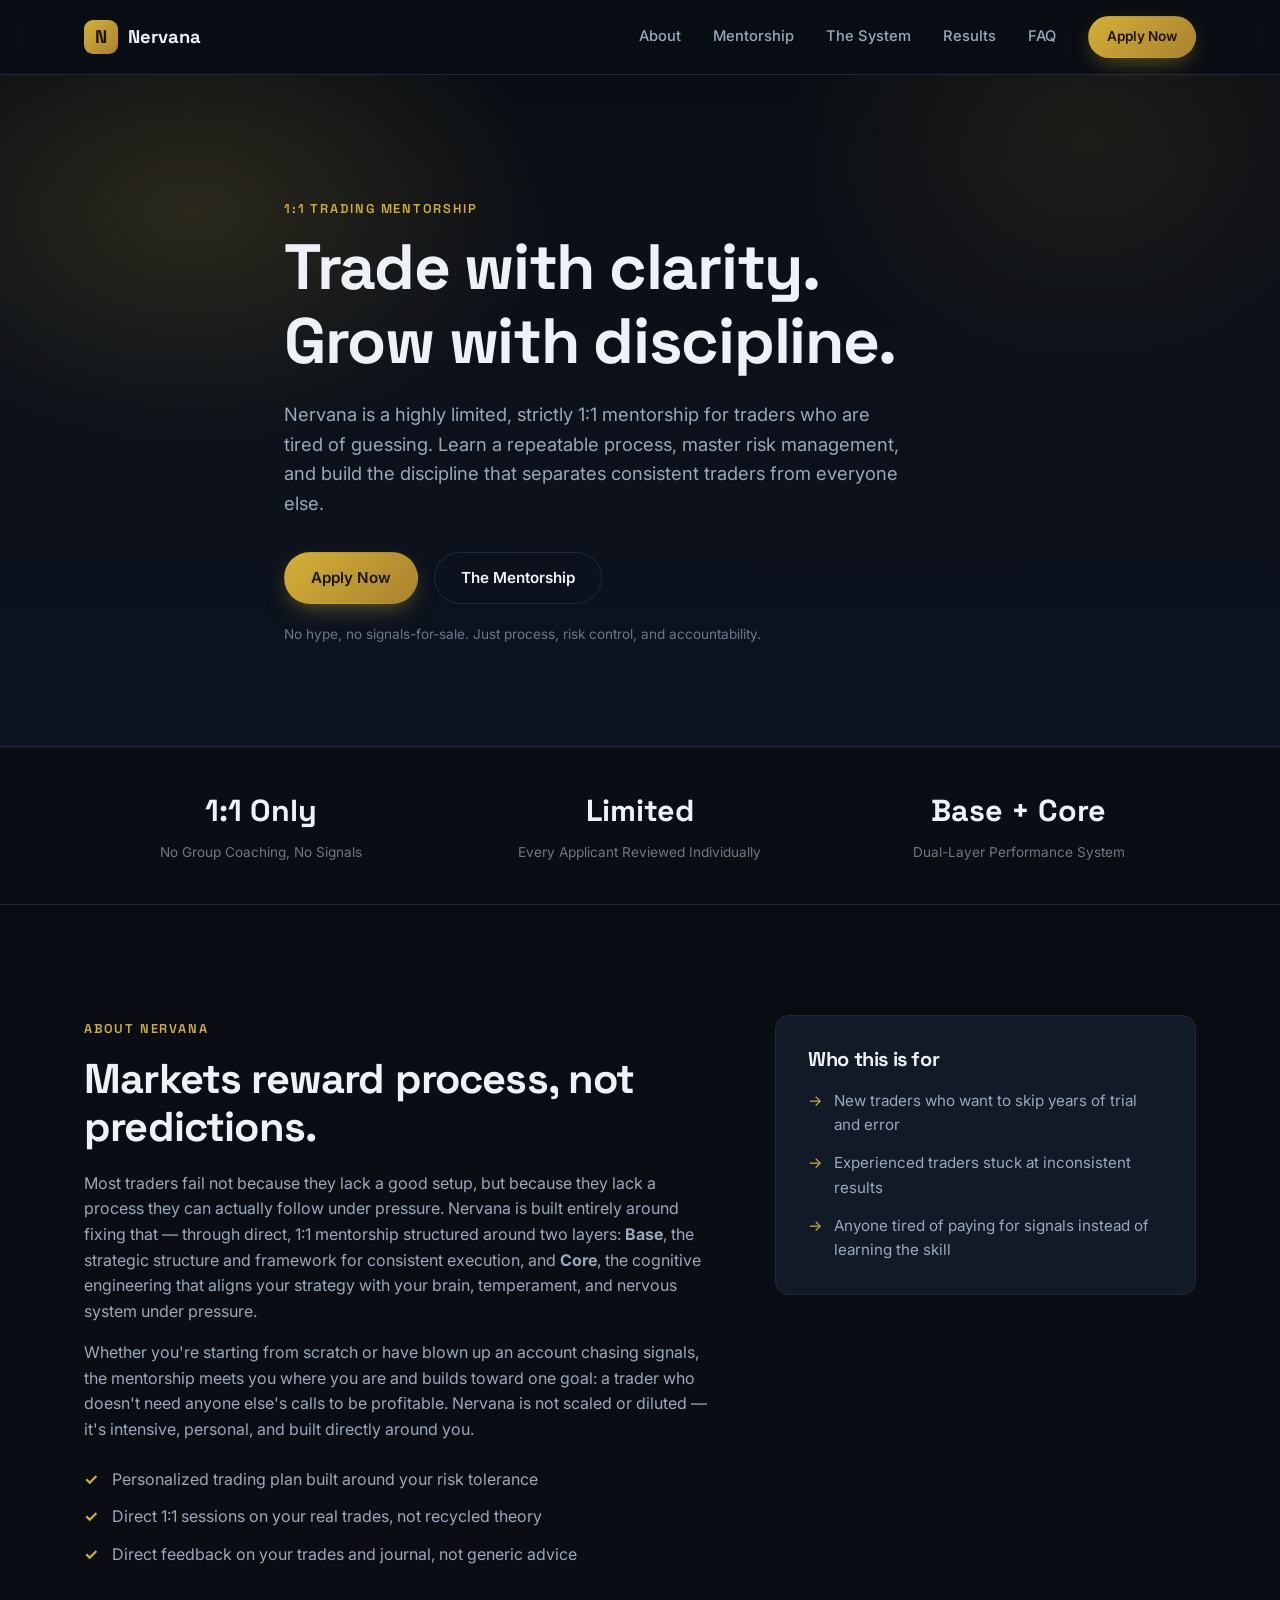
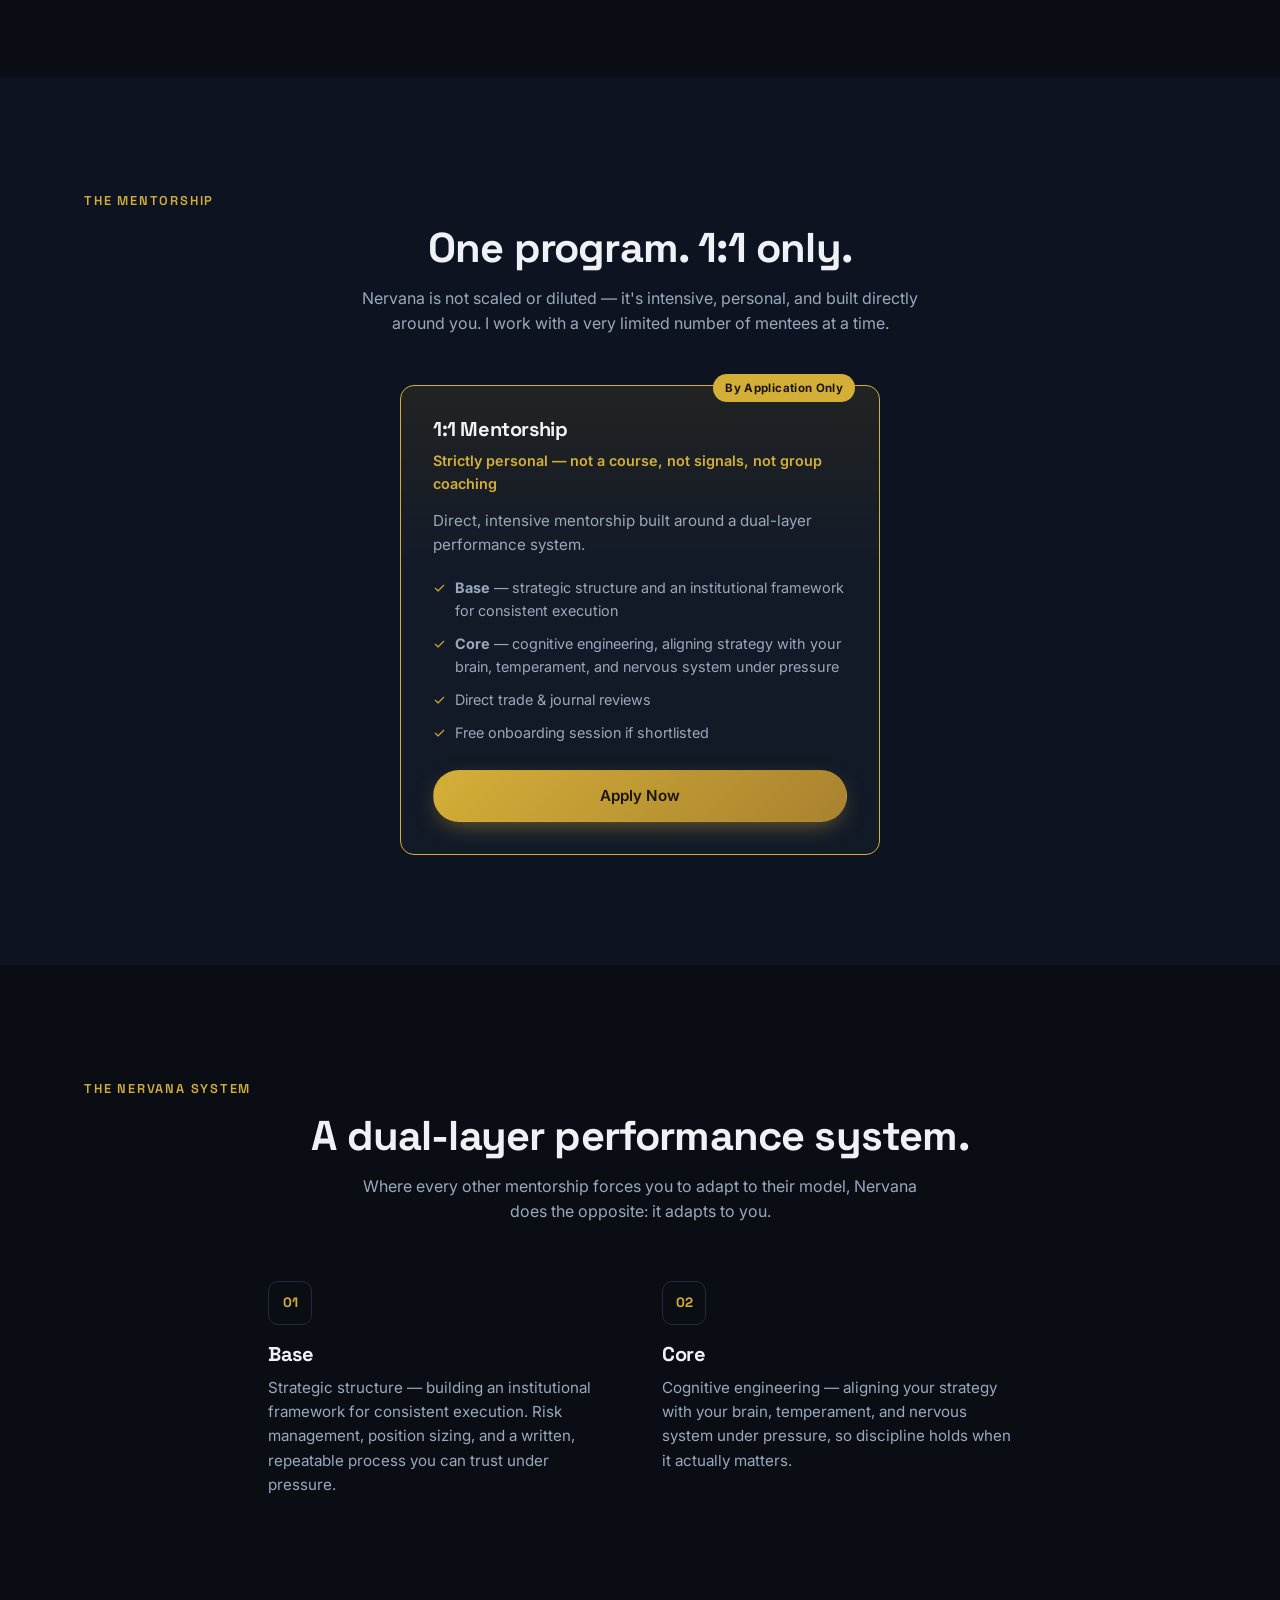
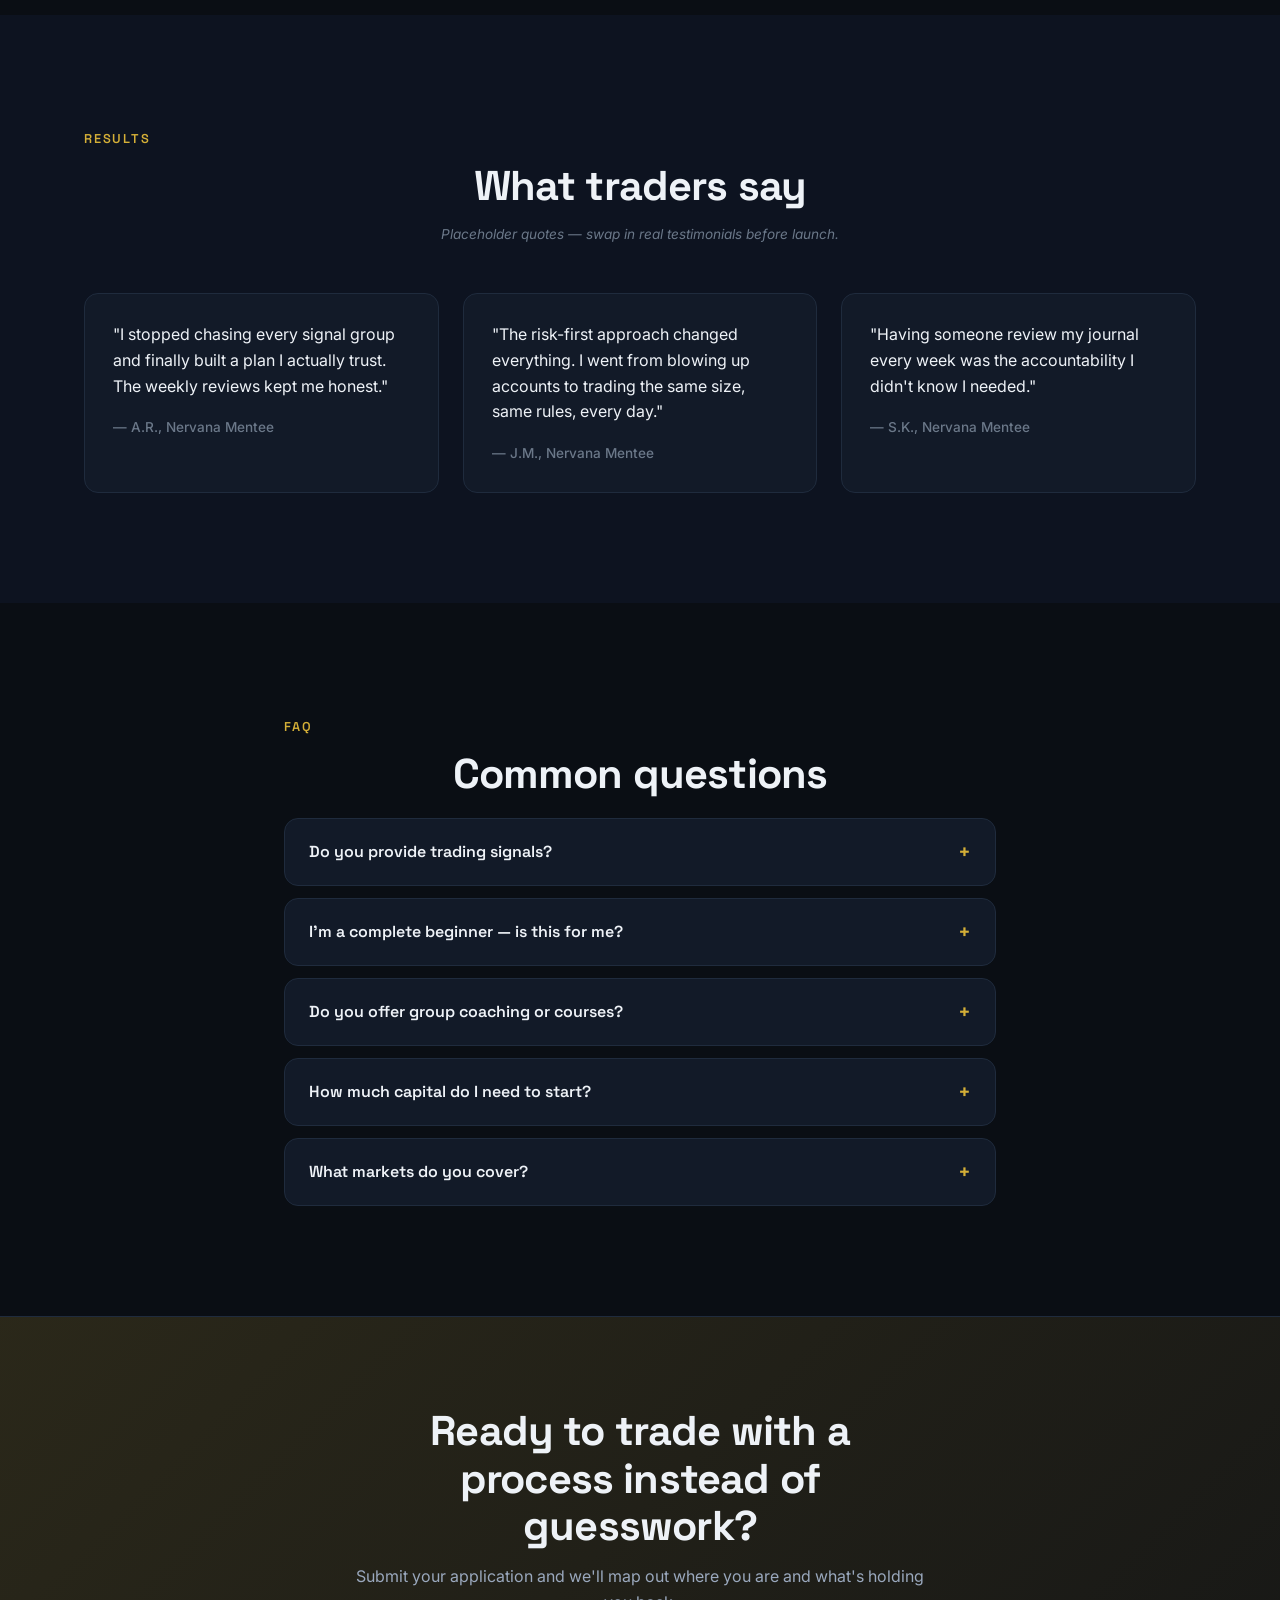
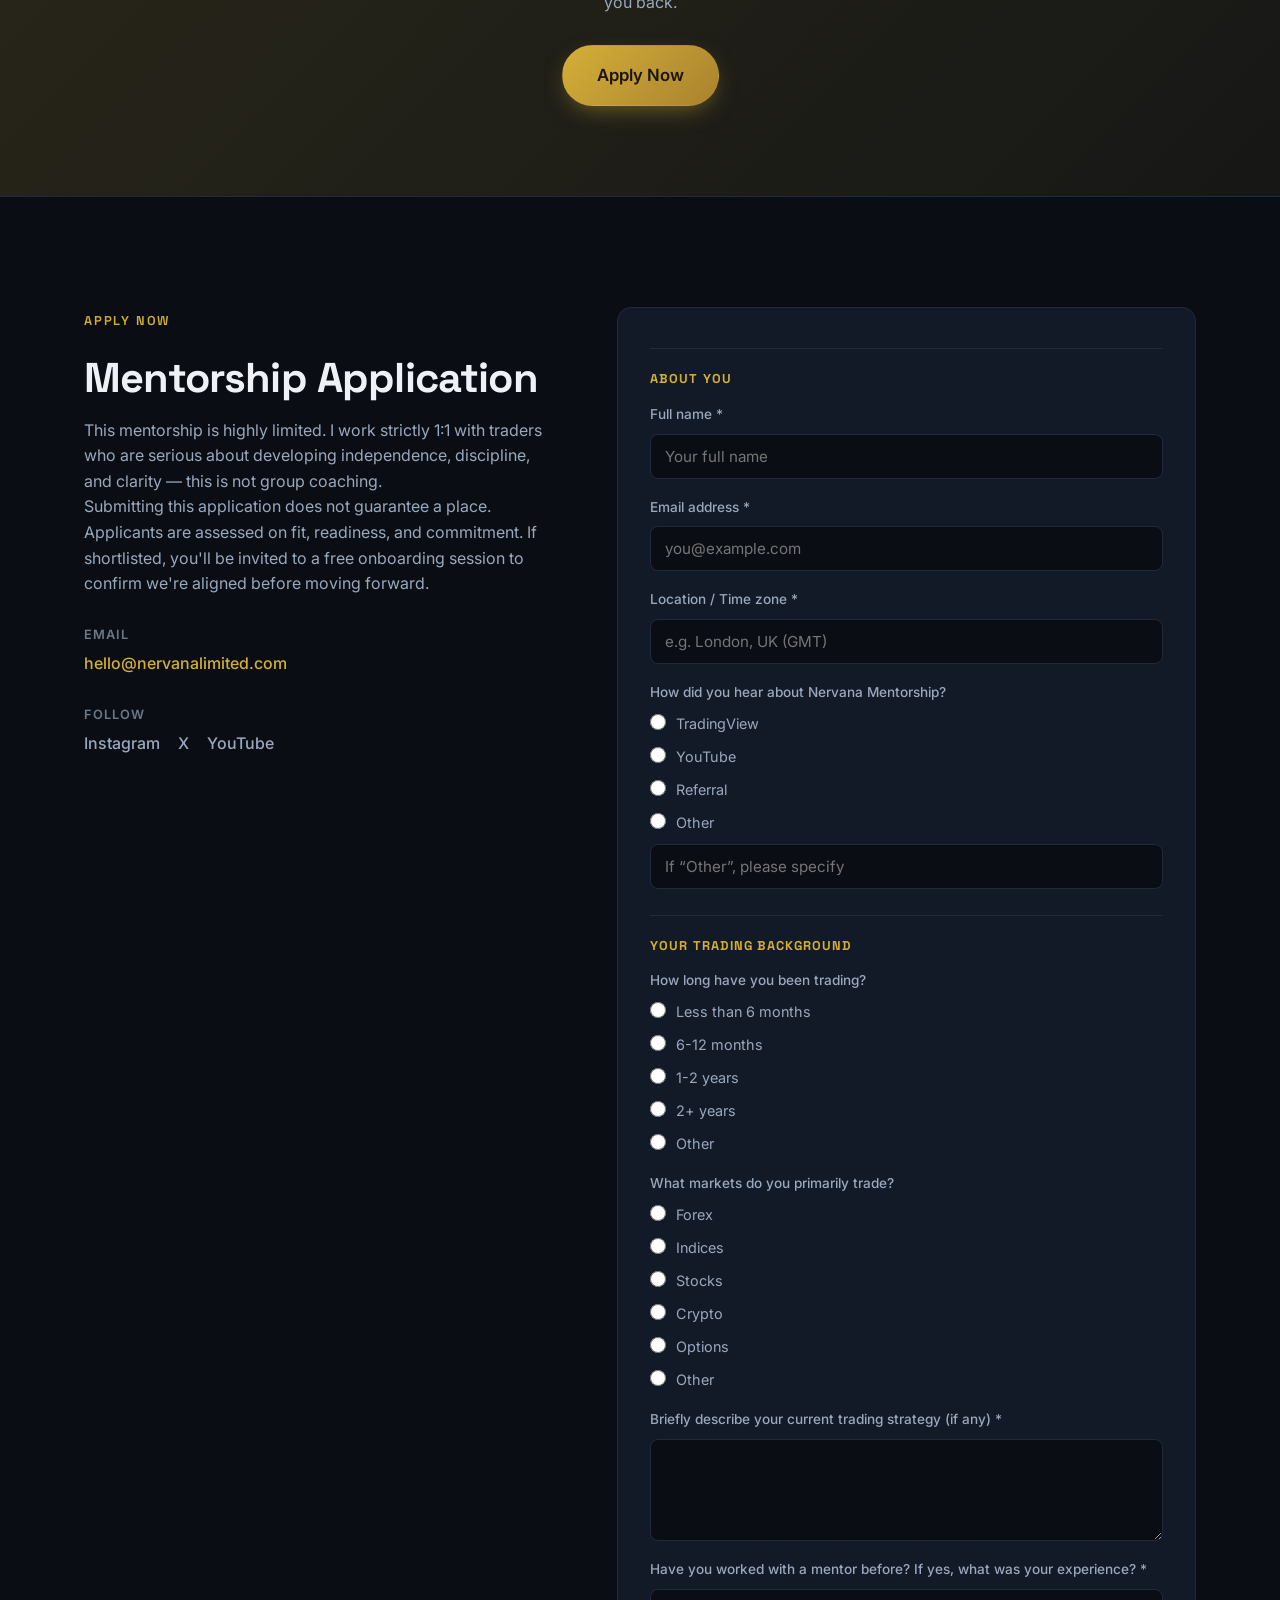
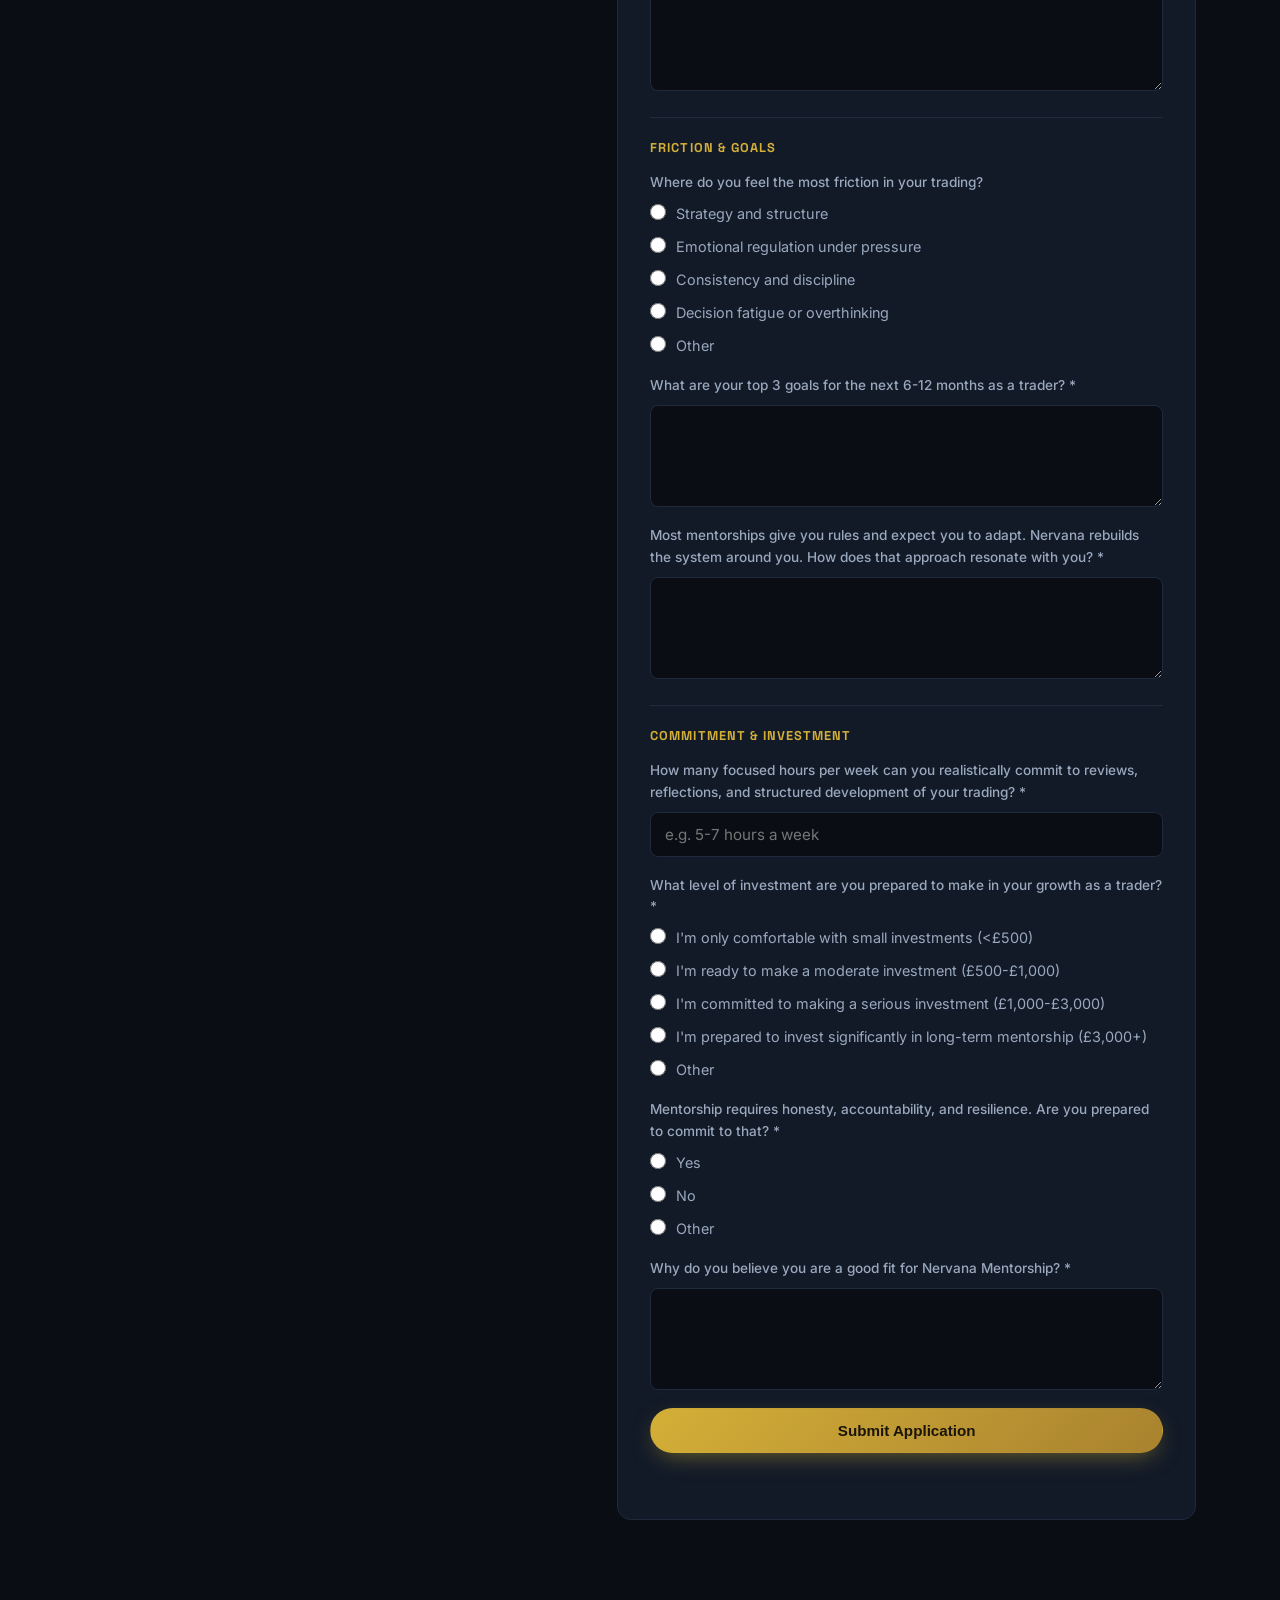
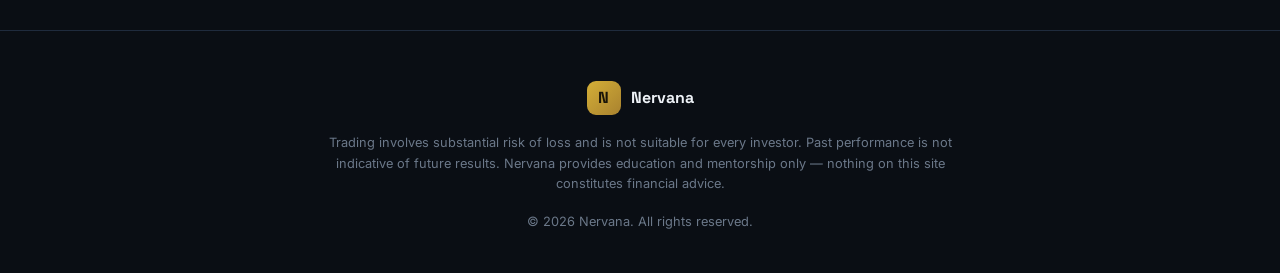
==== commit 9214c6c0: "Fix placeholder email domain and switch accent from green to gold Contact email was using an invente" ====
--- a/website/index.html
+++ b/website/index.html
@@ -255,7 +255,7 @@
         </p>
         <div class="contact__detail">
           <span class="contact__label">Email</span>
-          <a href="mailto:hello@nervanatrading.com">hello@nervanatrading.com</a>
+          <a href="mailto:hello@nervanalimited.com">hello@nervanalimited.com</a>
         </div>
         <div class="contact__detail">
           <span class="contact__label">Follow</span>
--- a/website/styles.css
+++ b/website/styles.css
@@ -6,9 +6,8 @@
   --text: #eef2f7;
   --text-dim: #9aa8bd;
   --text-faint: #6b7889;
-  --accent: #22c58b;
-  --accent-dim: #1a9c6d;
-  --gold: #d4af37;
+  --accent: #d4af37;
+  --accent-dim: #a9822f;
   --danger: #e5484d;
   --font-heading: "Space Grotesk", Inter, sans-serif;
   --font-body: "Inter", sans-serif;
@@ -95,10 +94,10 @@
 }
 .btn--primary {
   background: linear-gradient(135deg, var(--accent), var(--accent-dim));
-  color: #05130d;
-  box-shadow: 0 8px 24px -8px rgba(34, 197, 139, 0.6);
-}
-.btn--primary:hover { transform: translateY(-2px); box-shadow: 0 12px 28px -8px rgba(34, 197, 139, 0.75); }
+  color: #1a1508;
+  box-shadow: 0 8px 24px -8px rgba(212, 175, 55, 0.55);
+}
+.btn--primary:hover { transform: translateY(-2px); box-shadow: 0 12px 28px -8px rgba(212, 175, 55, 0.7); }
 .btn--ghost {
   background: transparent;
   color: var(--text);
@@ -147,7 +146,7 @@
   place-items: center;
   border-radius: 9px;
   background: linear-gradient(135deg, var(--accent), var(--accent-dim));
-  color: #05130d;
+  color: #1a1508;
   font-weight: 800;
 }
 .nav-links {
@@ -191,8 +190,8 @@
   position: absolute;
   inset: 0;
   background:
-    radial-gradient(600px 400px at 15% 20%, rgba(34, 197, 139, 0.16), transparent 60%),
-    radial-gradient(500px 400px at 85% 10%, rgba(212, 175, 55, 0.10), transparent 60%),
+    radial-gradient(600px 400px at 15% 20%, rgba(212, 175, 55, 0.16), transparent 60%),
+    radial-gradient(500px 400px at 85% 10%, rgba(169, 130, 47, 0.12), transparent 60%),
     linear-gradient(180deg, var(--bg) 0%, var(--bg-alt) 100%);
   z-index: -1;
 }
@@ -290,7 +289,7 @@
   content: "→";
   position: absolute;
   left: 0;
-  color: var(--gold);
+  color: var(--accent);
 }
 
 /* Programs */
@@ -322,14 +321,14 @@
 .program-card:hover { transform: translateY(-4px); border-color: #2a3a52; }
 .program-card--featured {
   border-color: var(--accent);
-  background: linear-gradient(180deg, rgba(34,197,139,0.08), var(--card) 40%);
+  background: linear-gradient(180deg, rgba(212,175,55,0.1), var(--card) 40%);
 }
 .badge {
   position: absolute;
   top: -12px;
   right: 24px;
   background: var(--accent);
-  color: #05130d;
+  color: #1a1508;
   font-size: 0.72rem;
   font-weight: 700;
   padding: 5px 12px;
@@ -337,7 +336,7 @@
   letter-spacing: 0.03em;
 }
 .program-price {
-  color: var(--gold);
+  color: var(--accent);
   font-weight: 600;
   font-size: 0.9rem;
   margin: 8px 0 14px;
@@ -469,7 +468,7 @@
 /* CTA banner */
 .cta-banner {
   padding: 90px 0;
-  background: linear-gradient(135deg, rgba(34,197,139,0.14), rgba(212,175,55,0.08));
+  background: linear-gradient(135deg, rgba(212,175,55,0.16), rgba(169,130,47,0.08));
   border-top: 1px solid var(--card-border);
   border-bottom: 1px solid var(--card-border);
 }
@@ -541,7 +540,7 @@
   font-weight: 700;
   letter-spacing: 0.08em;
   text-transform: uppercase;
-  color: var(--gold);
+  color: var(--accent);
   margin: 8px 0 -4px;
   padding-top: 20px;
   border-top: 1px solid var(--card-border);
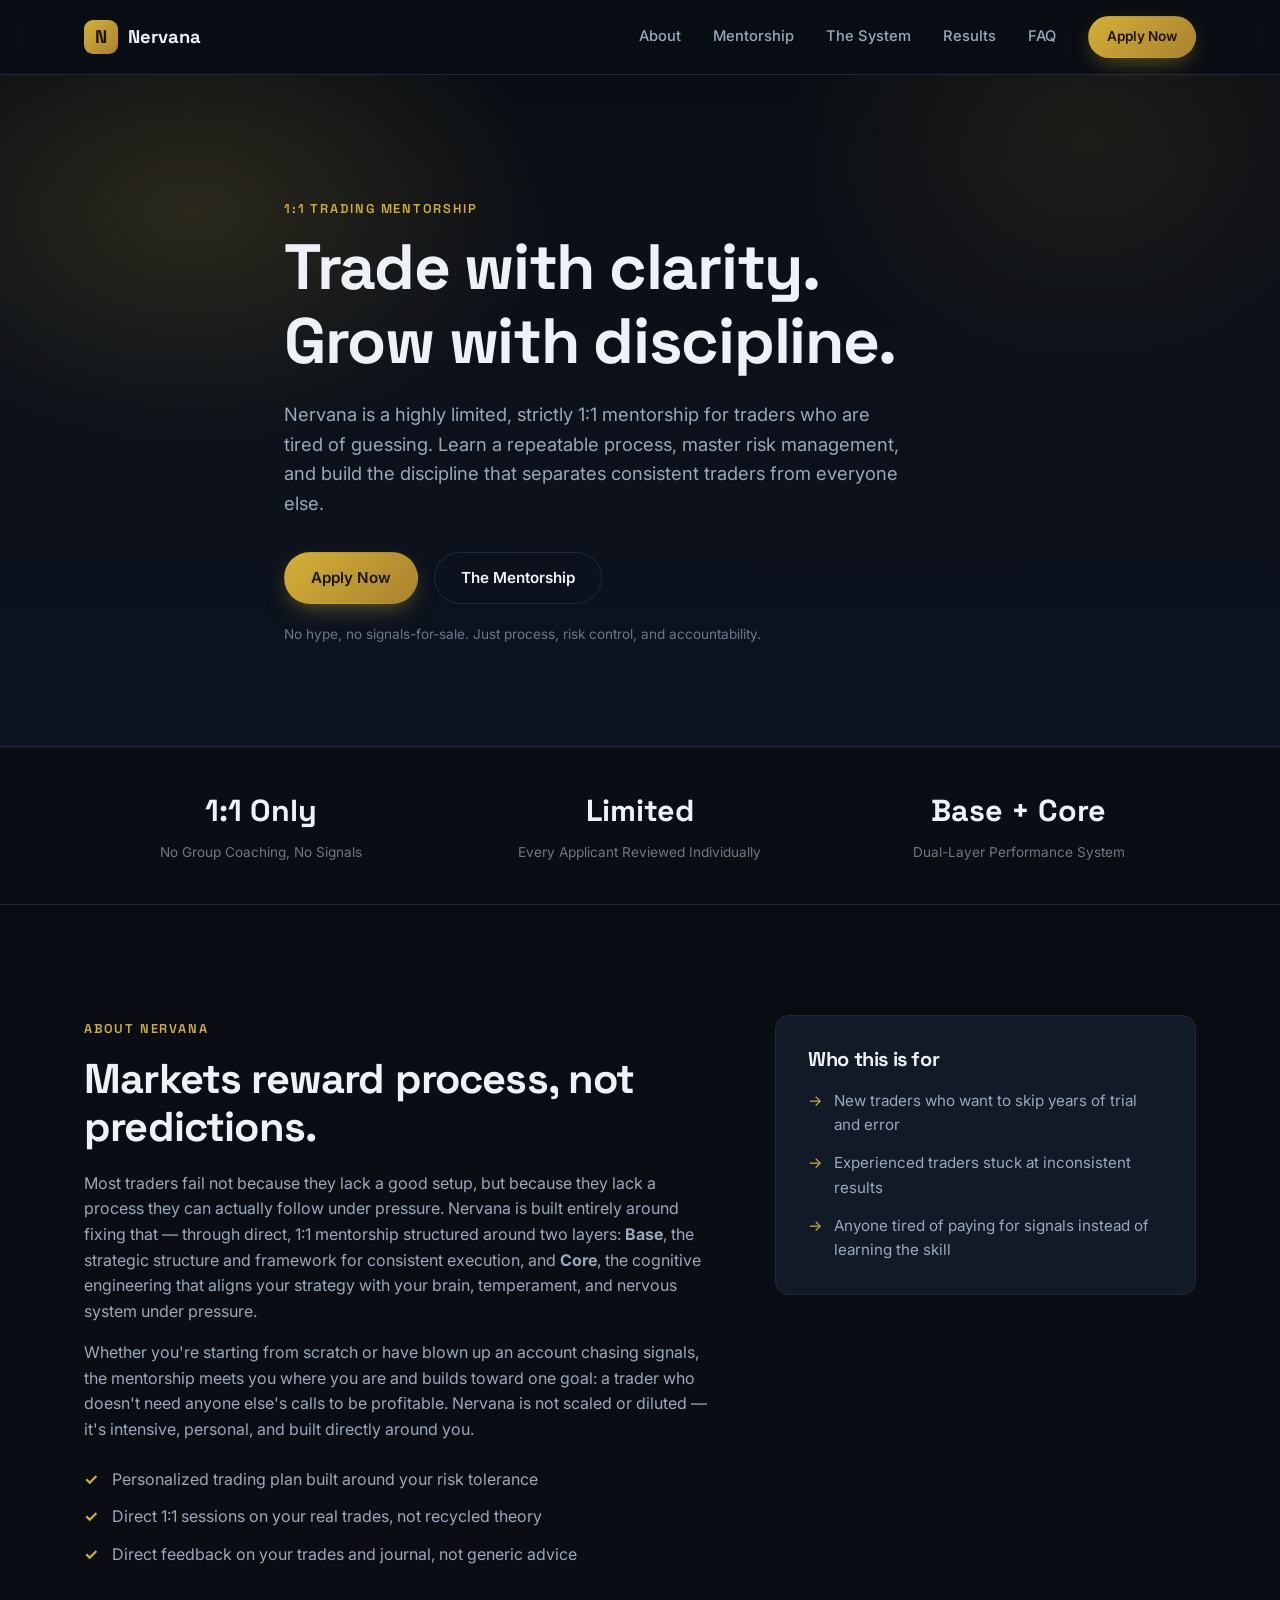
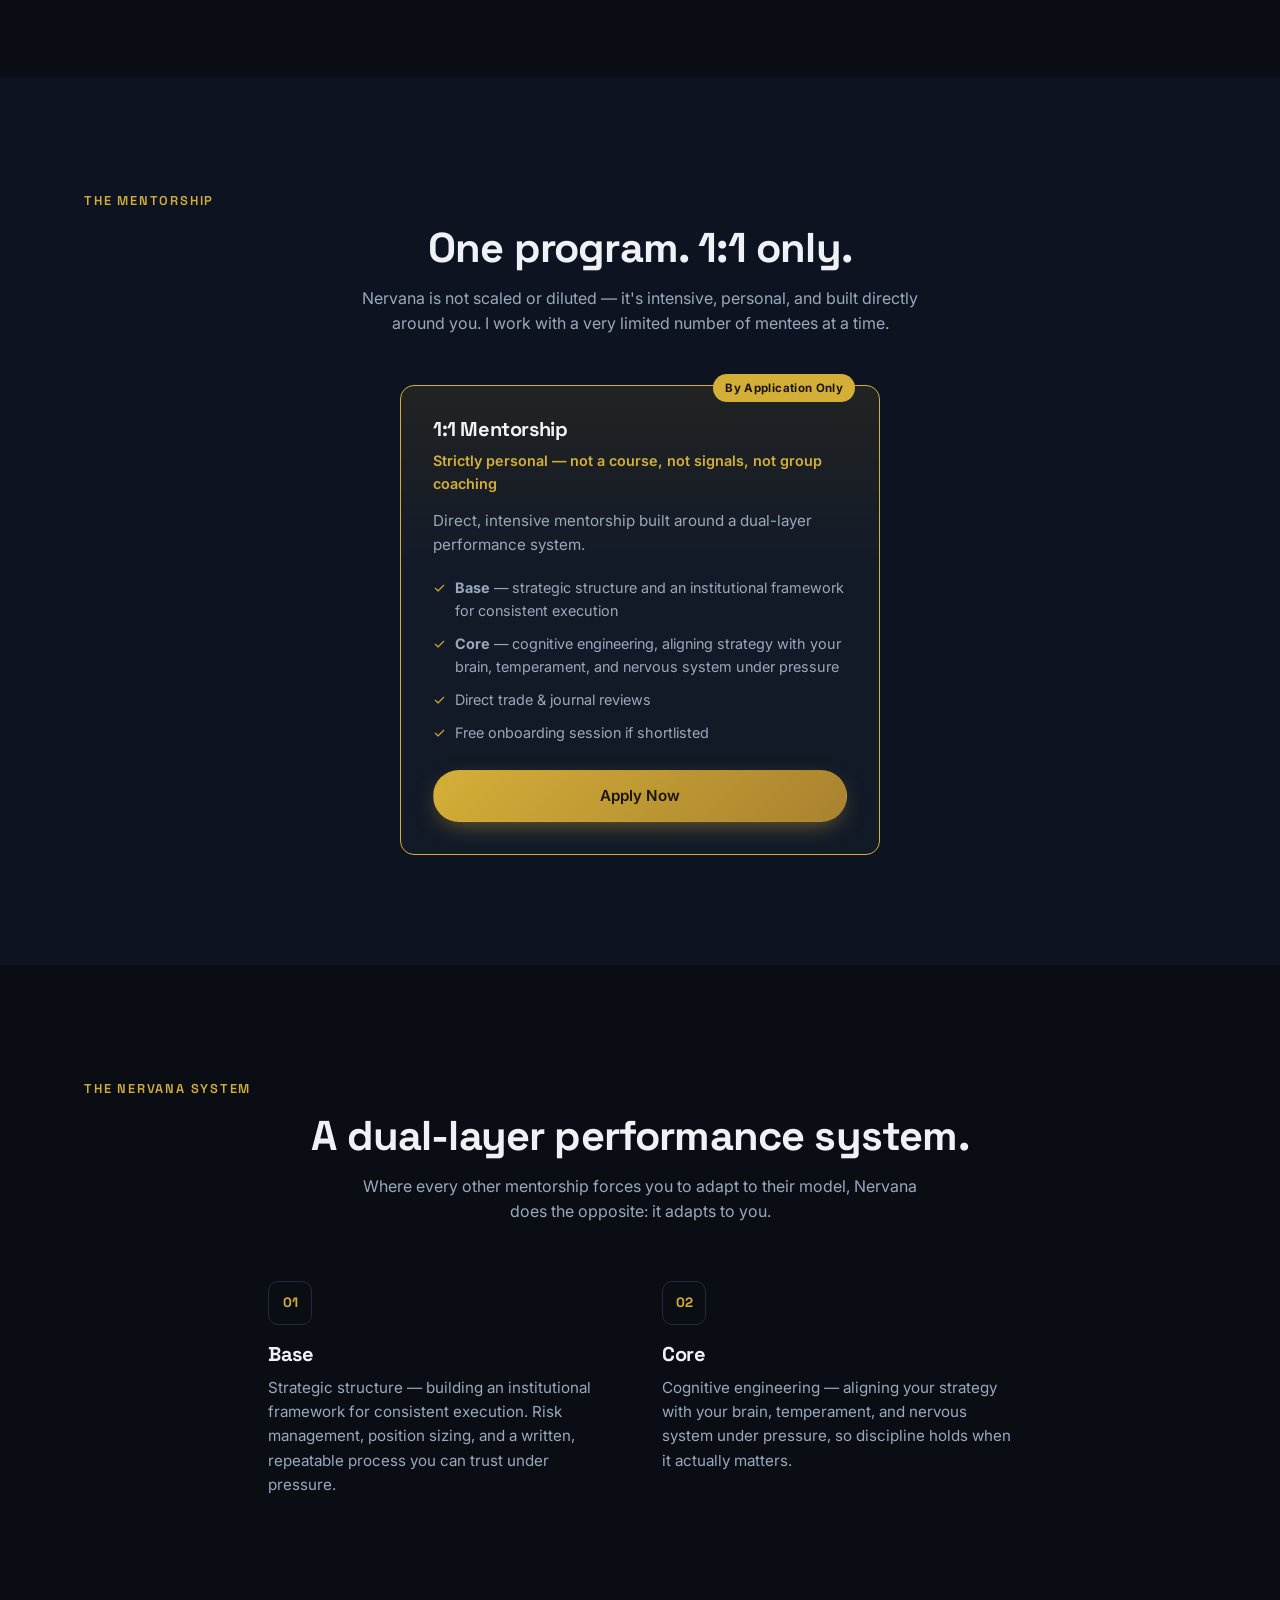
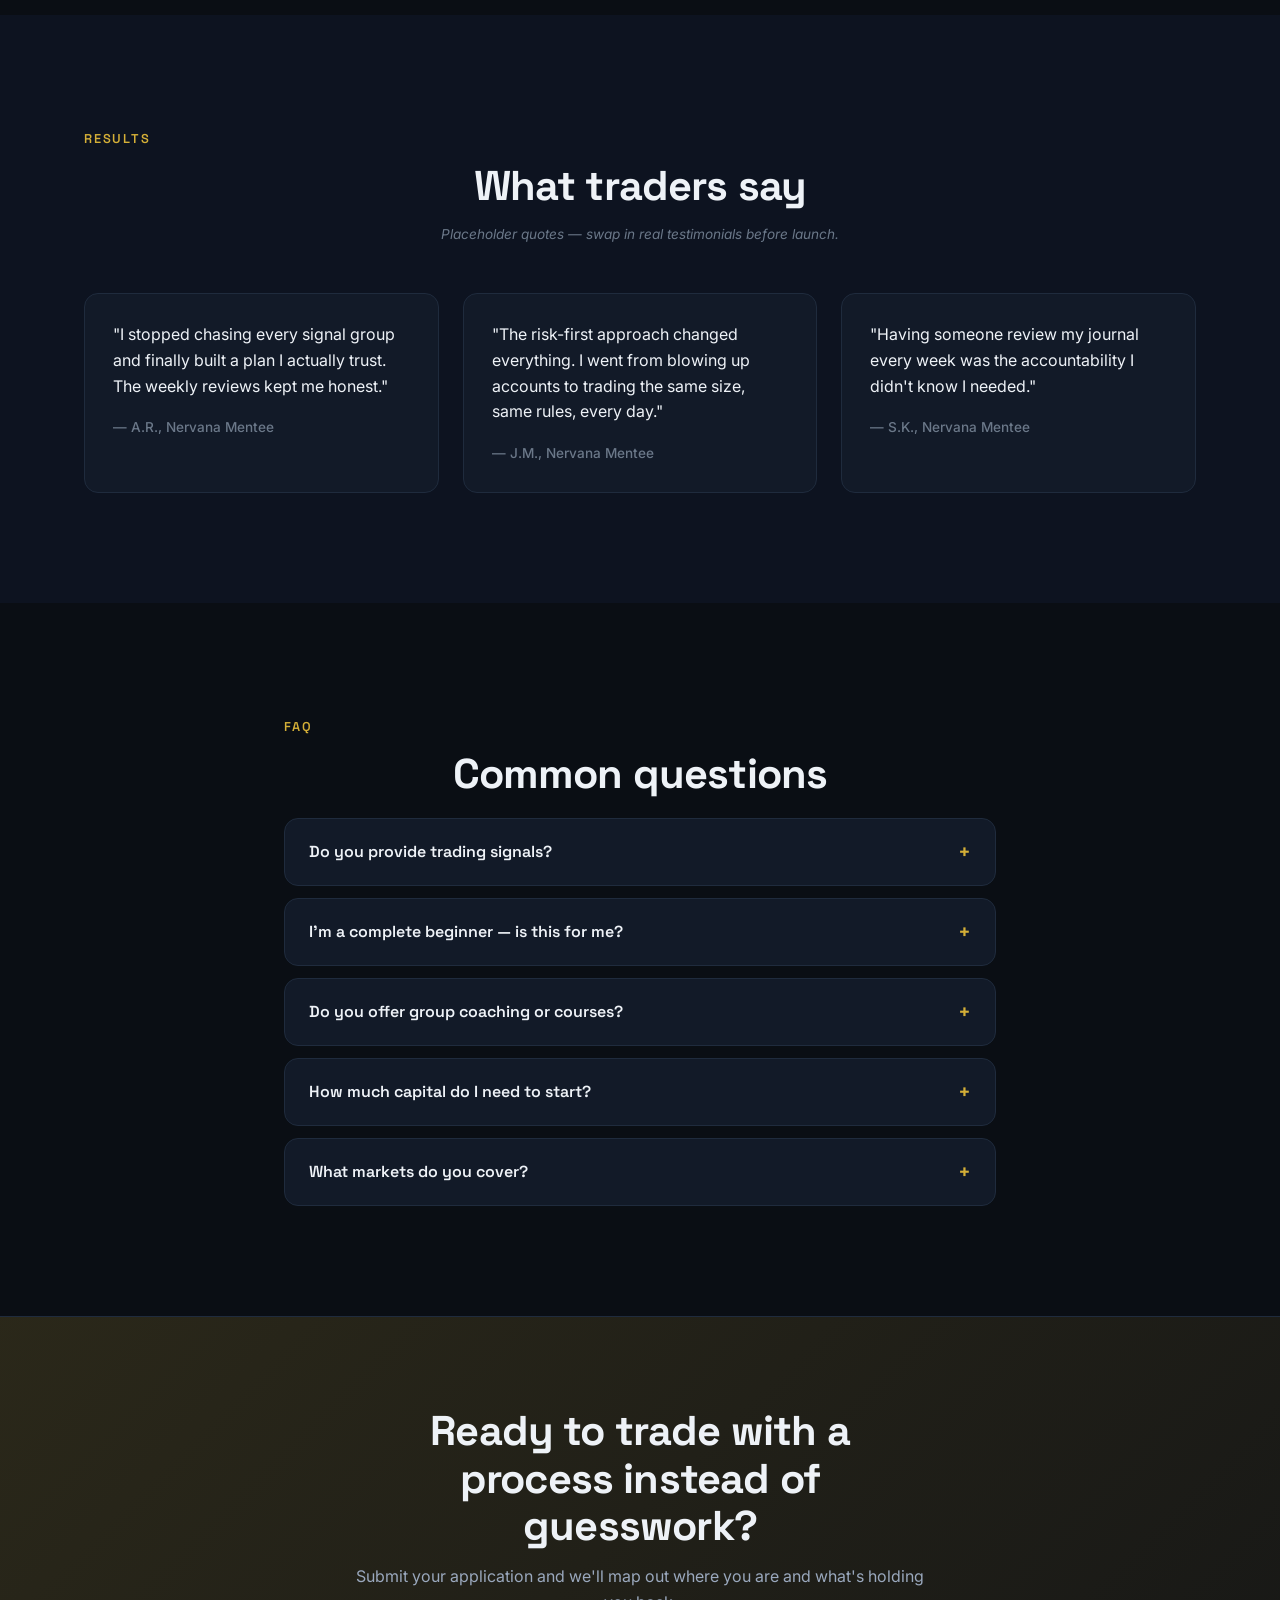
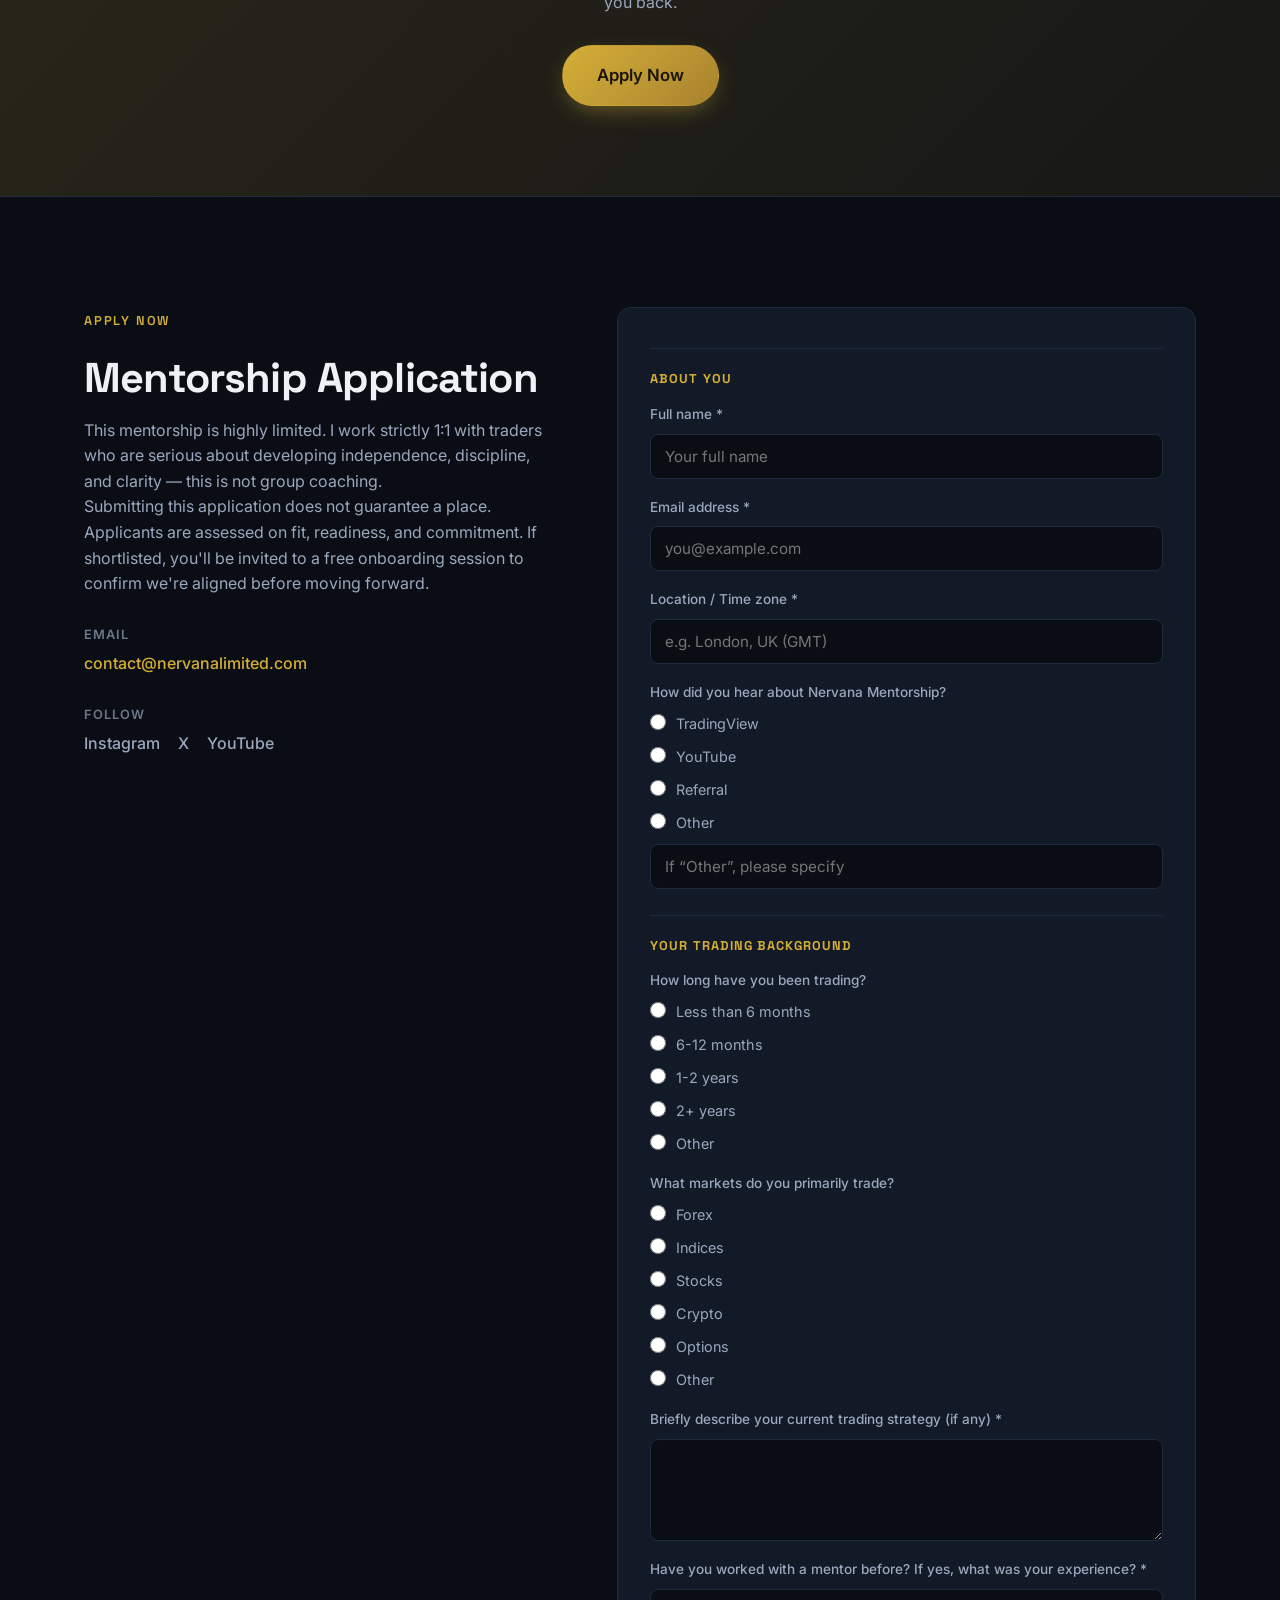
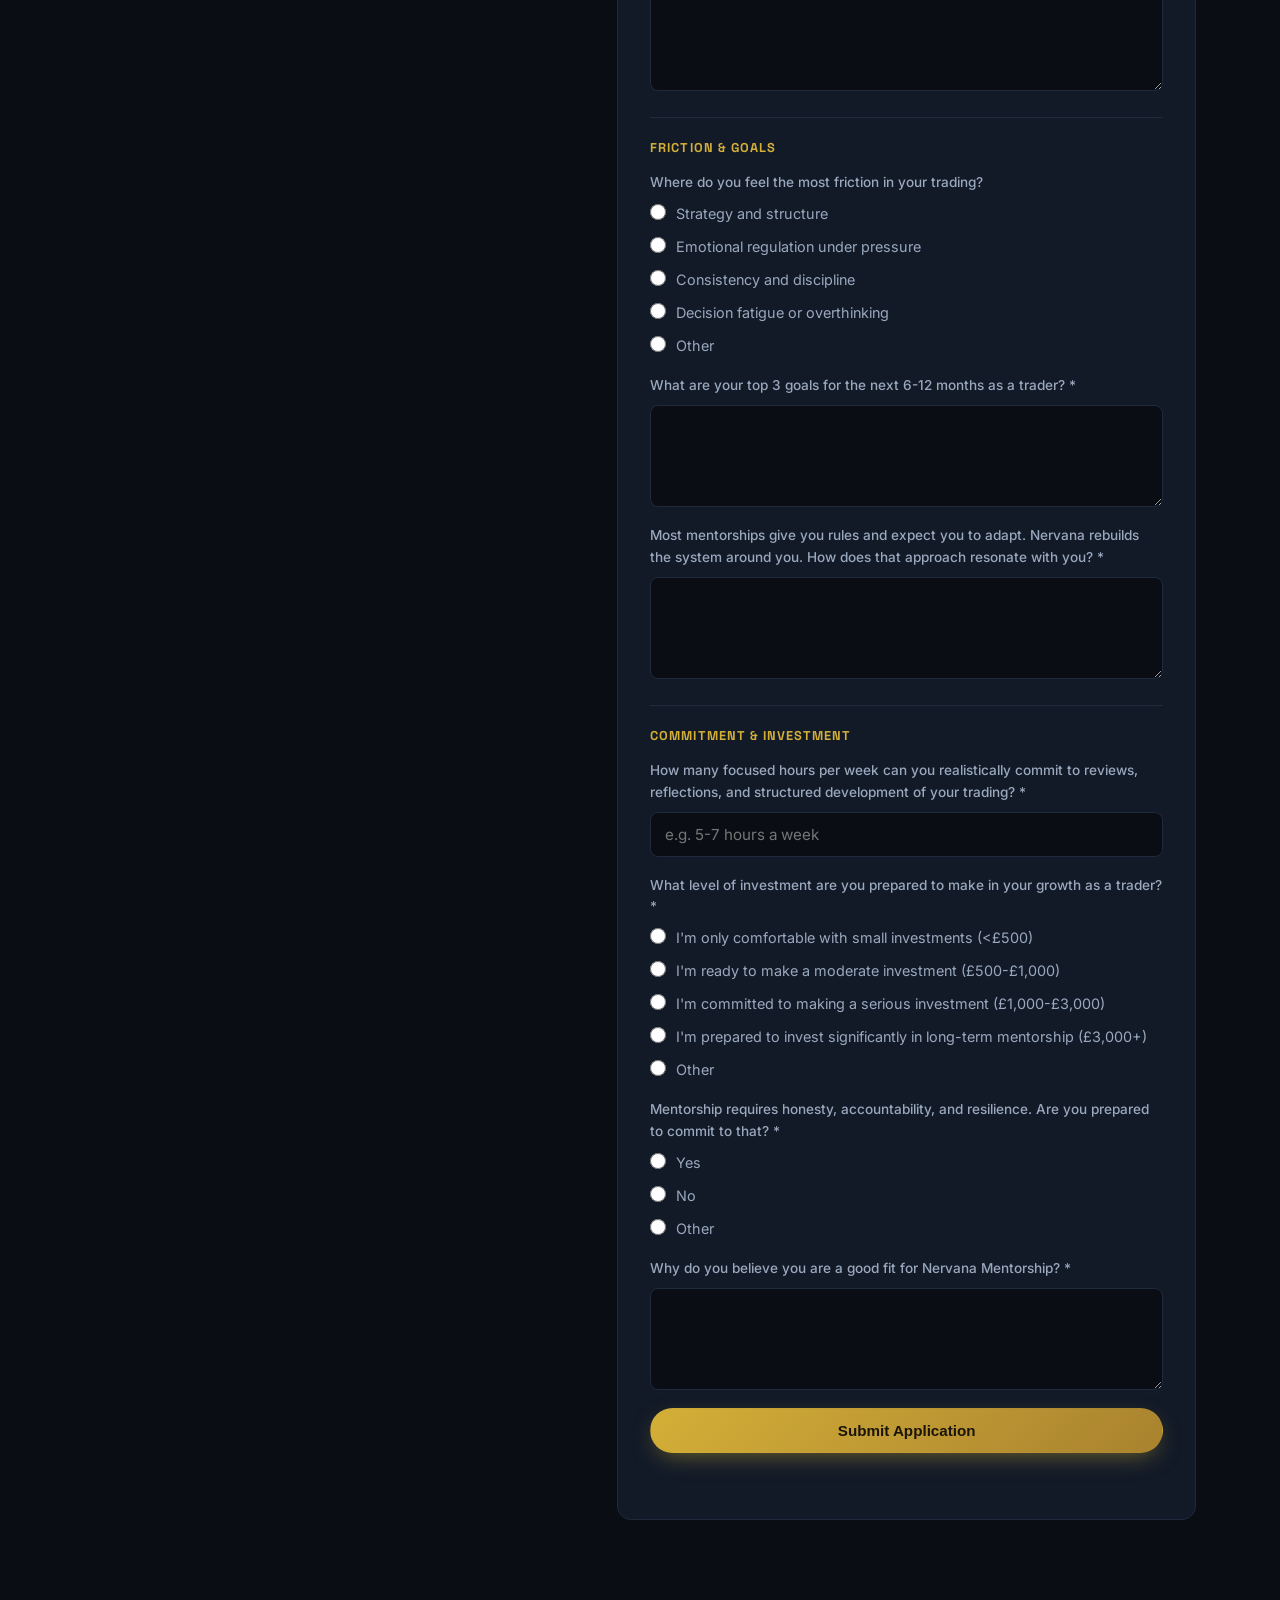
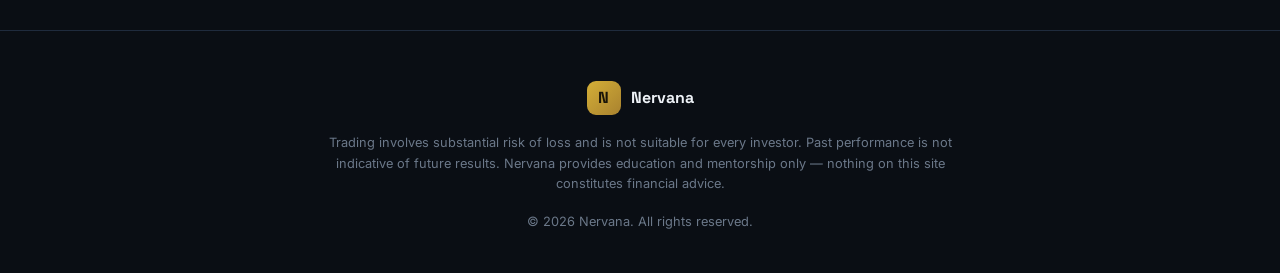
==== commit a9969cc5: "Correct contact email to contact@nervanalimited.com Co-Authored-By: Claude Sonnet 5 <noreply@anthrop" ====
--- a/website/index.html
+++ b/website/index.html
@@ -255,7 +255,7 @@
         </p>
         <div class="contact__detail">
           <span class="contact__label">Email</span>
-          <a href="mailto:hello@nervanalimited.com">hello@nervanalimited.com</a>
+          <a href="mailto:contact@nervanalimited.com">contact@nervanalimited.com</a>
         </div>
         <div class="contact__detail">
           <span class="contact__label">Follow</span>
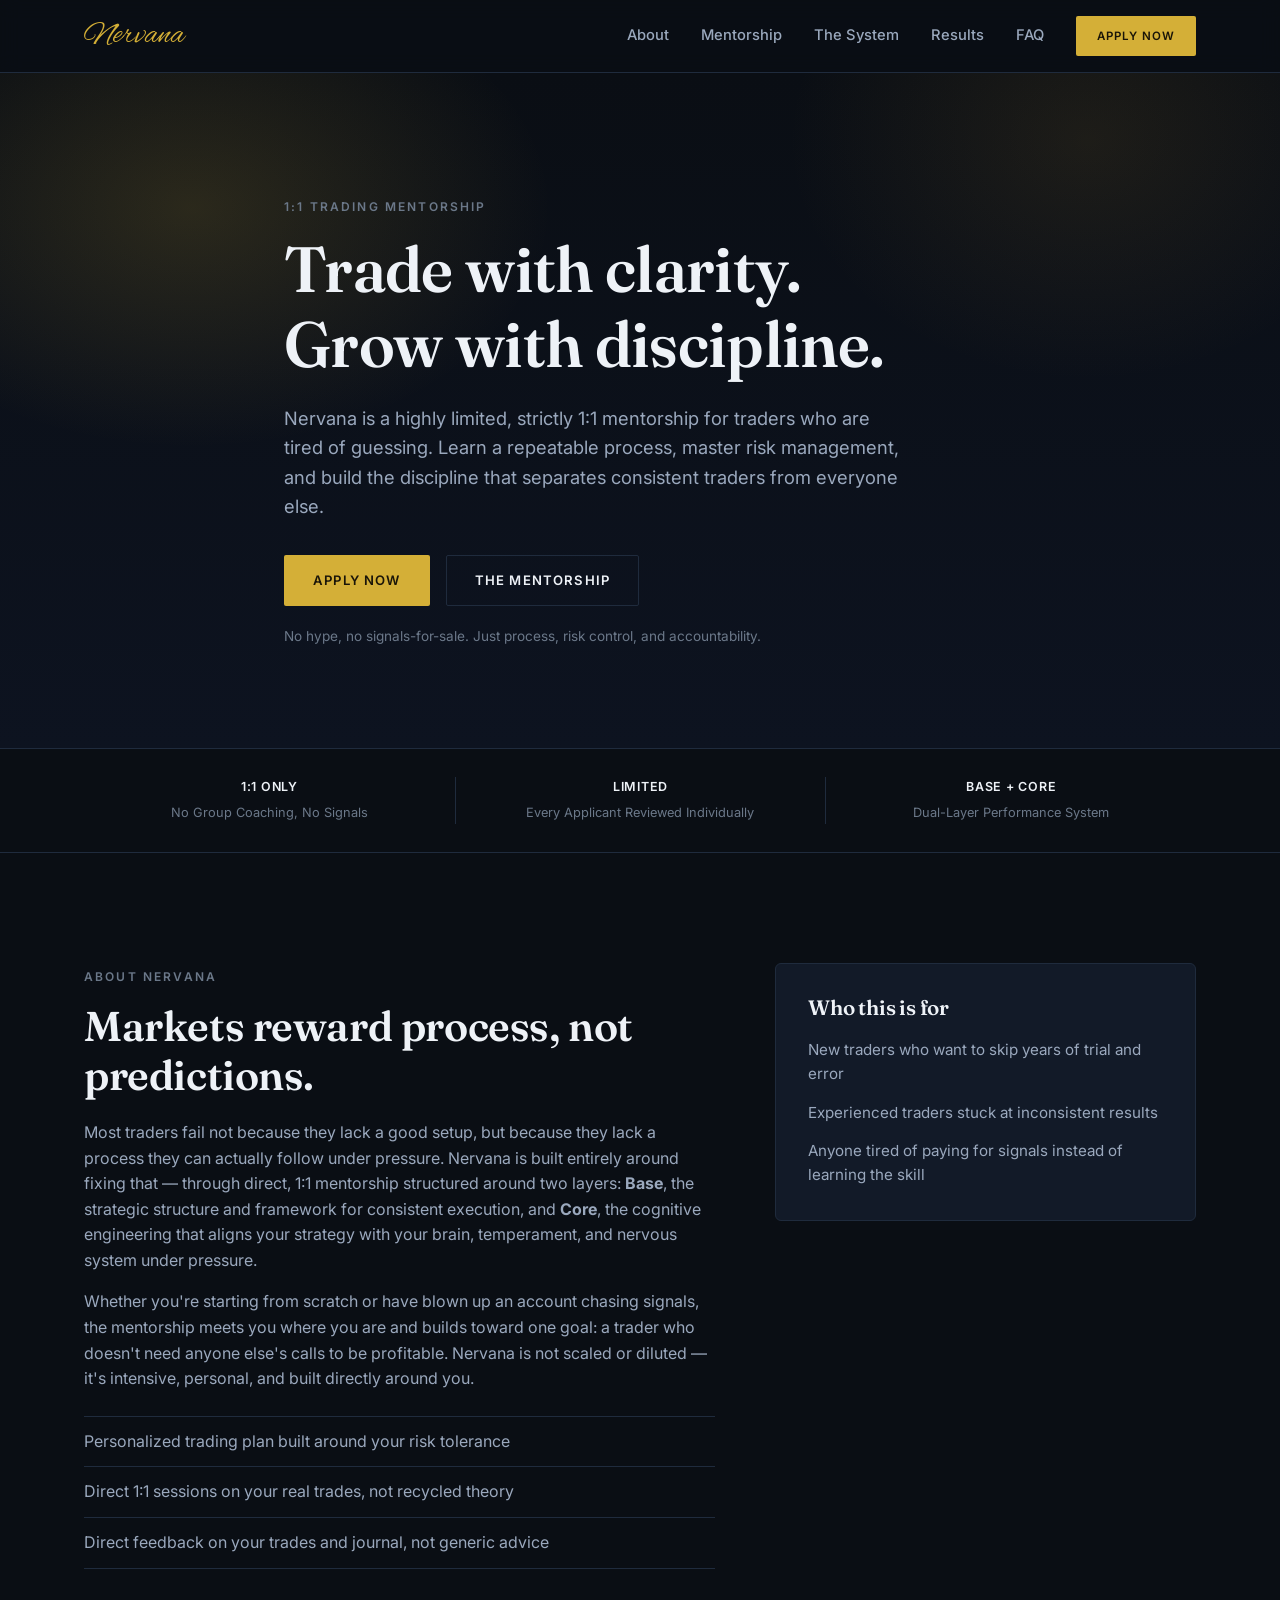
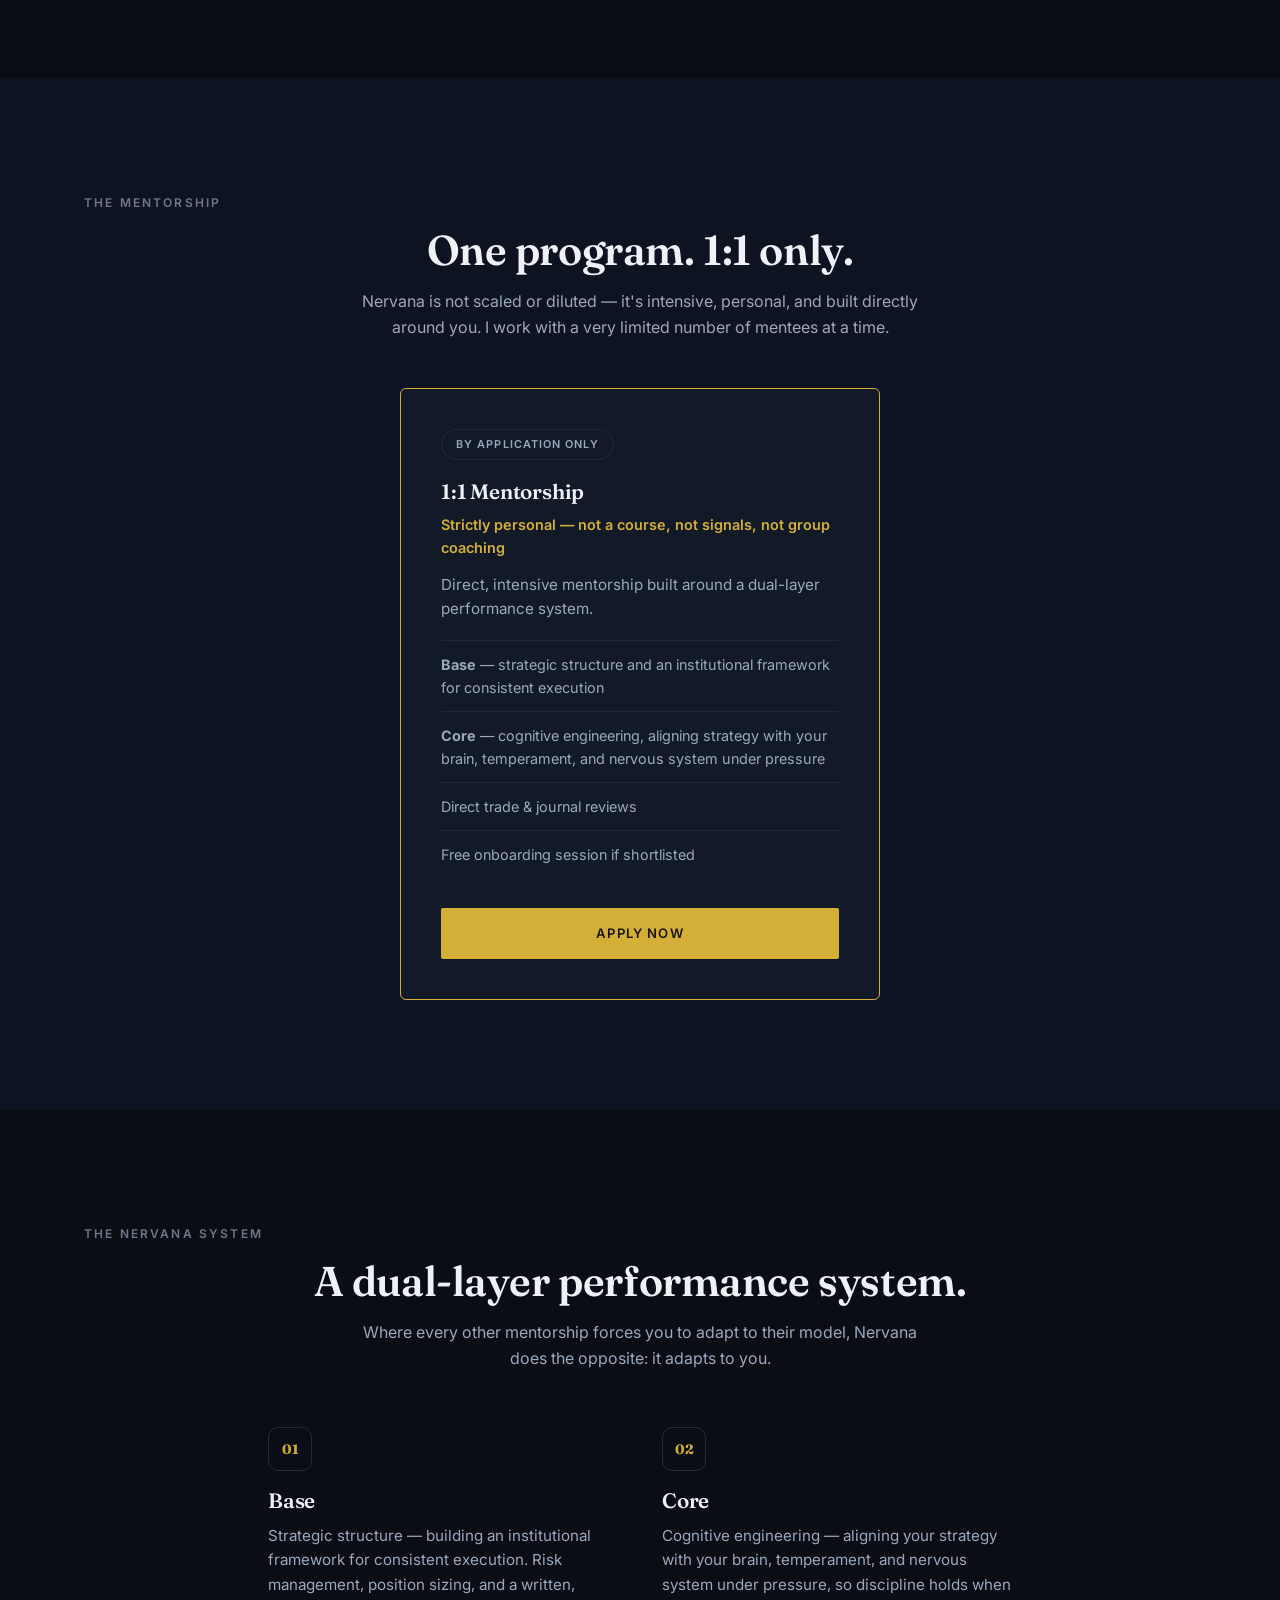
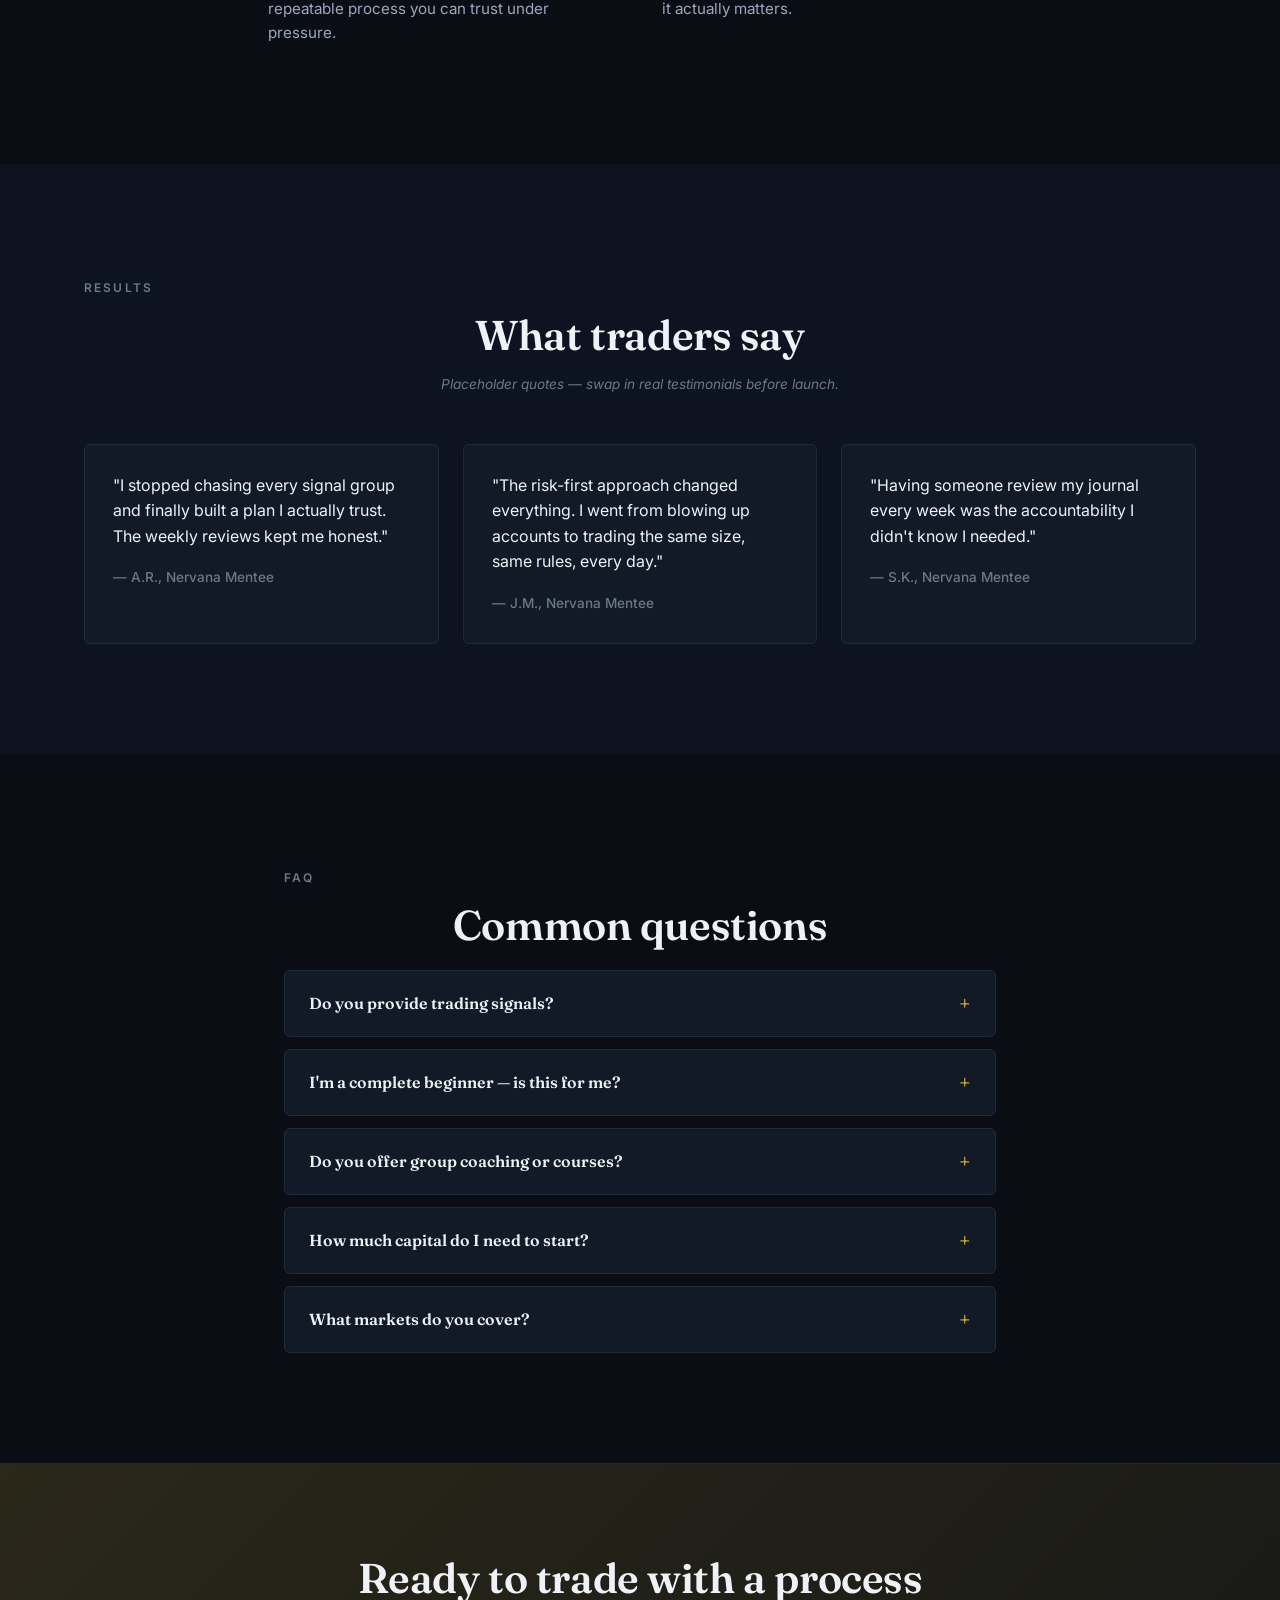
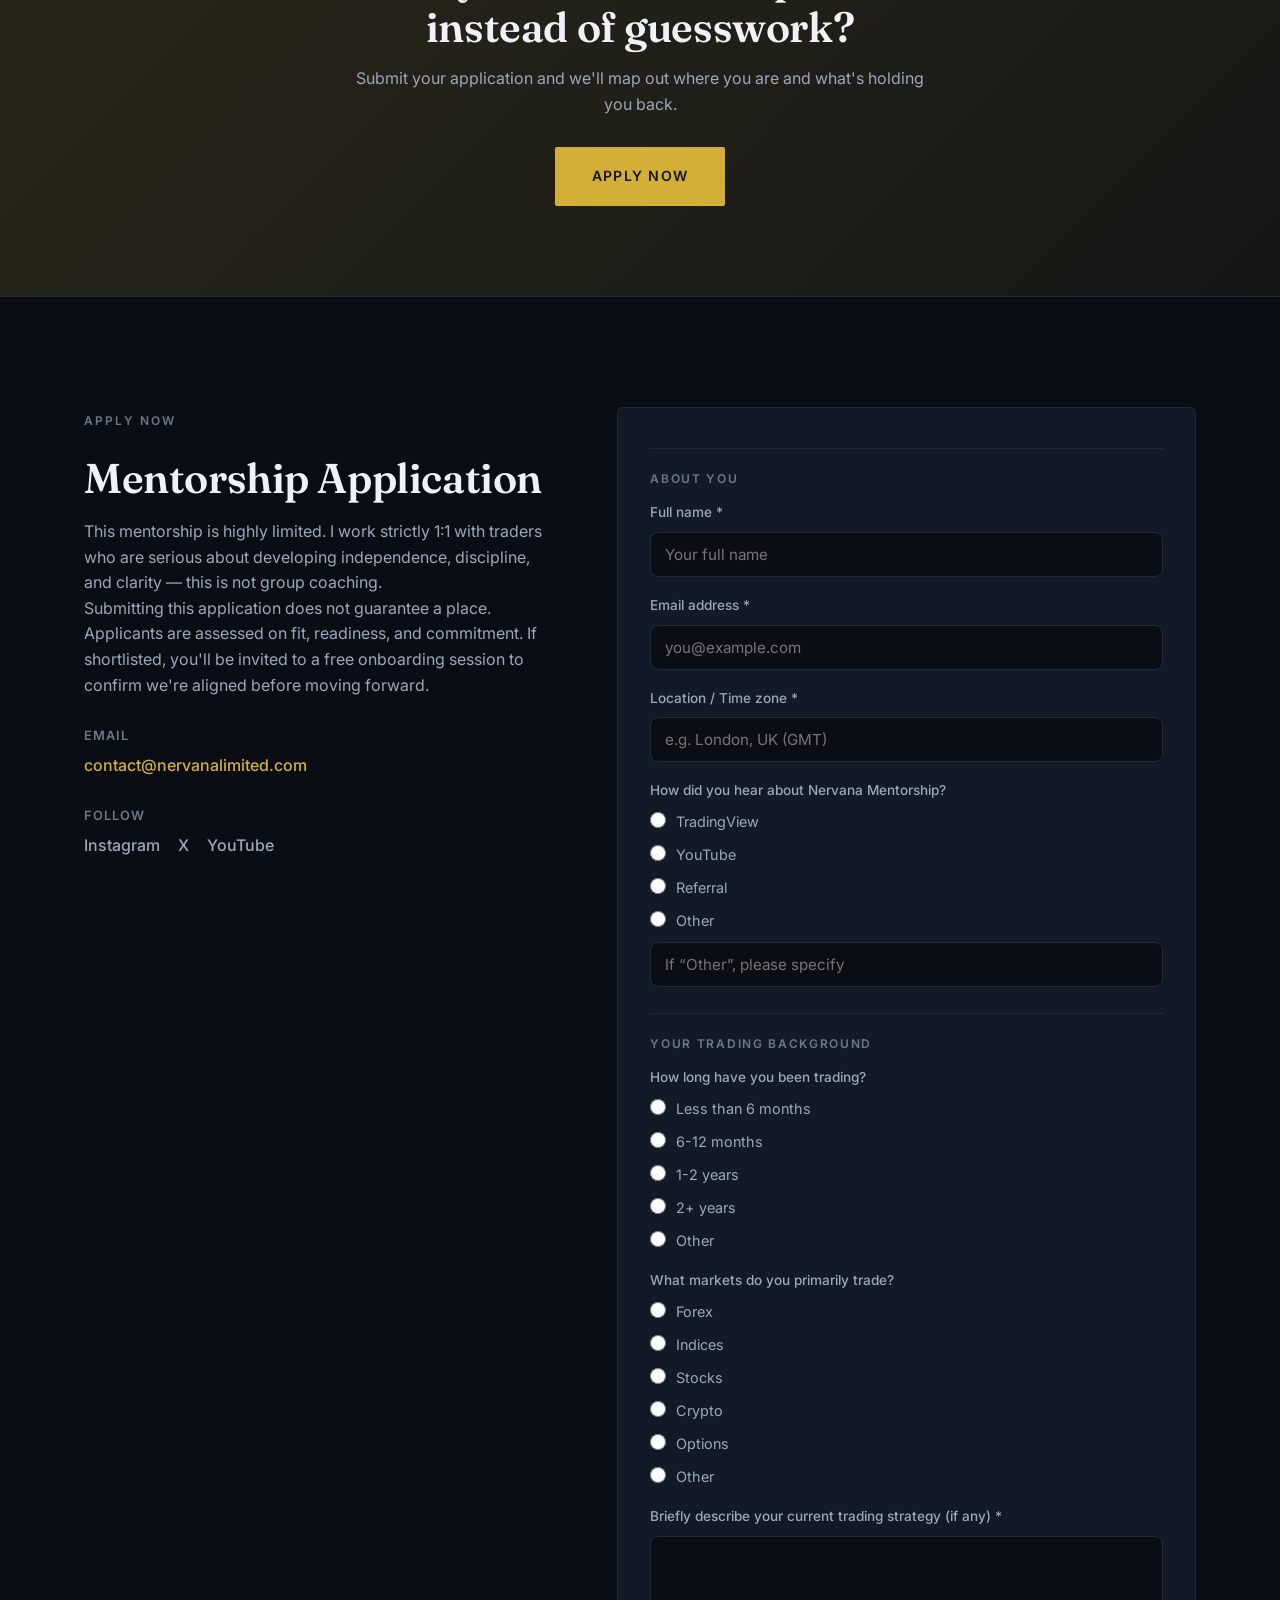
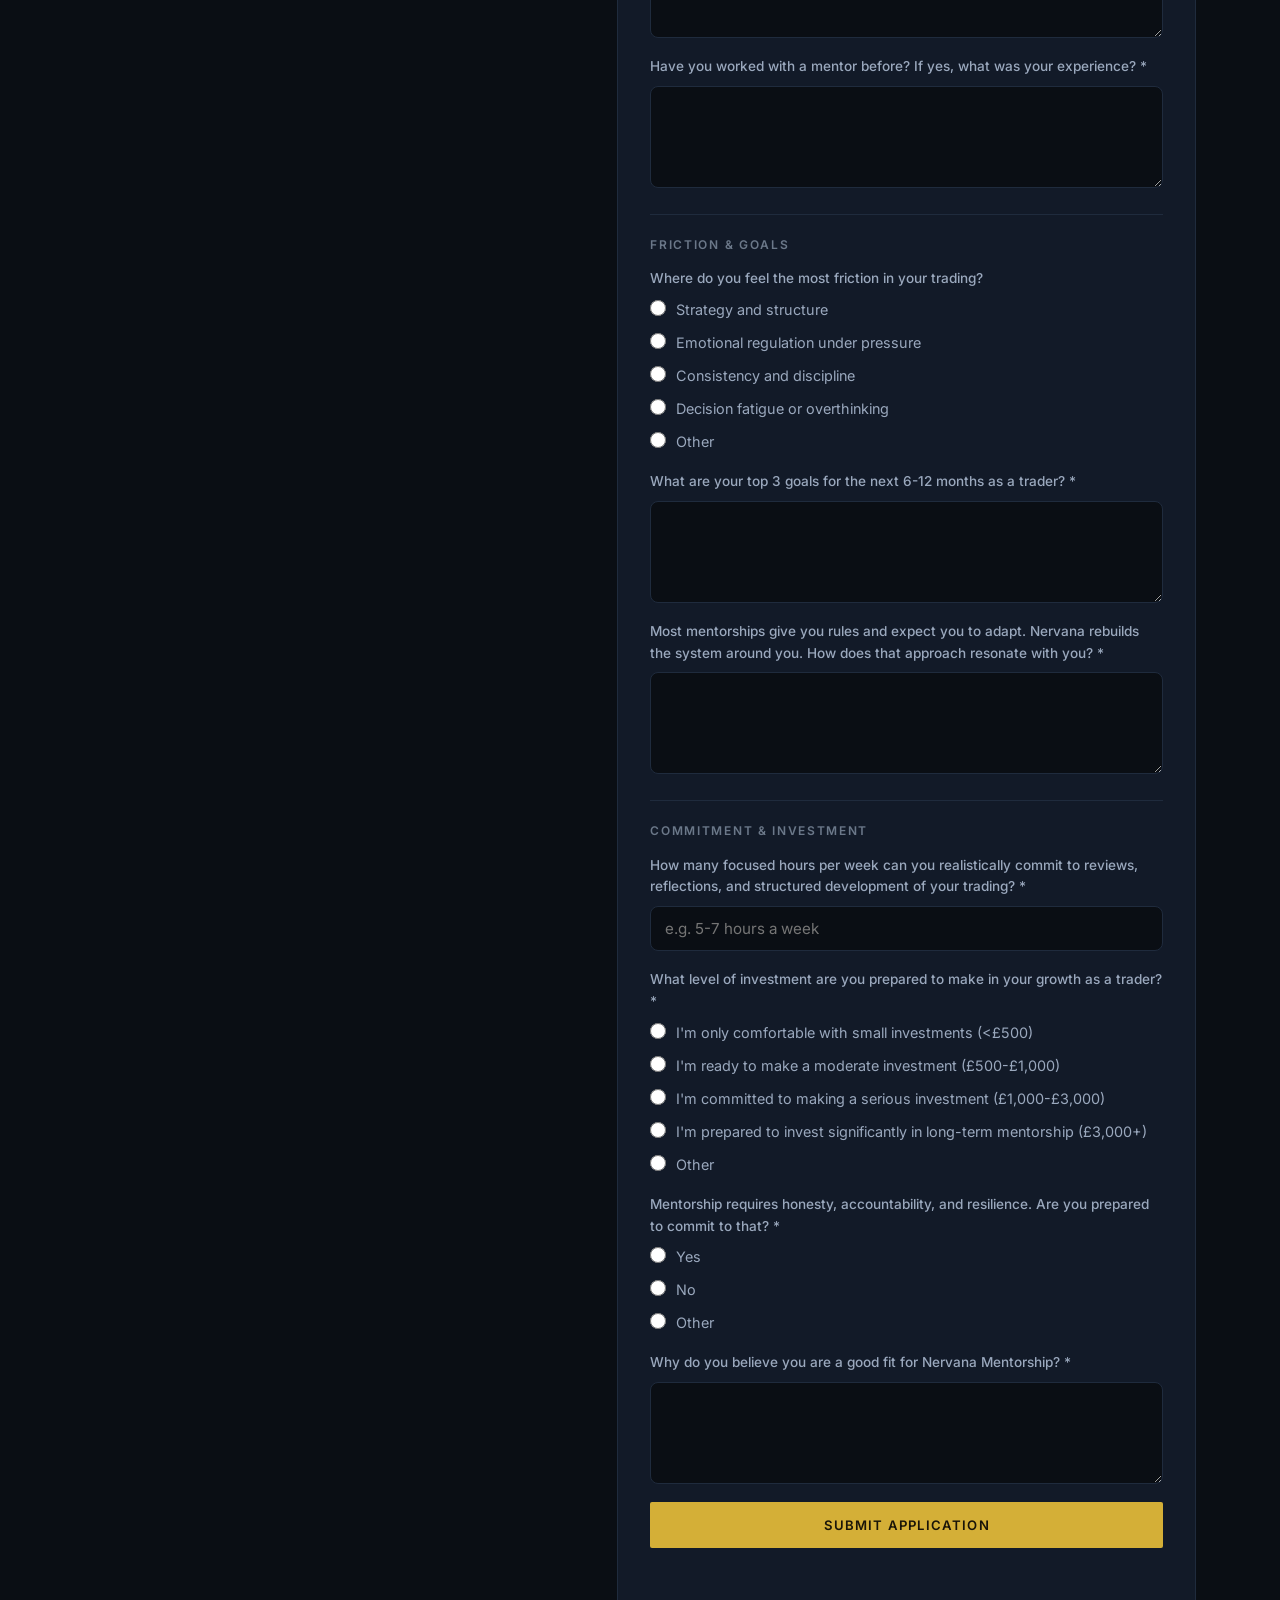
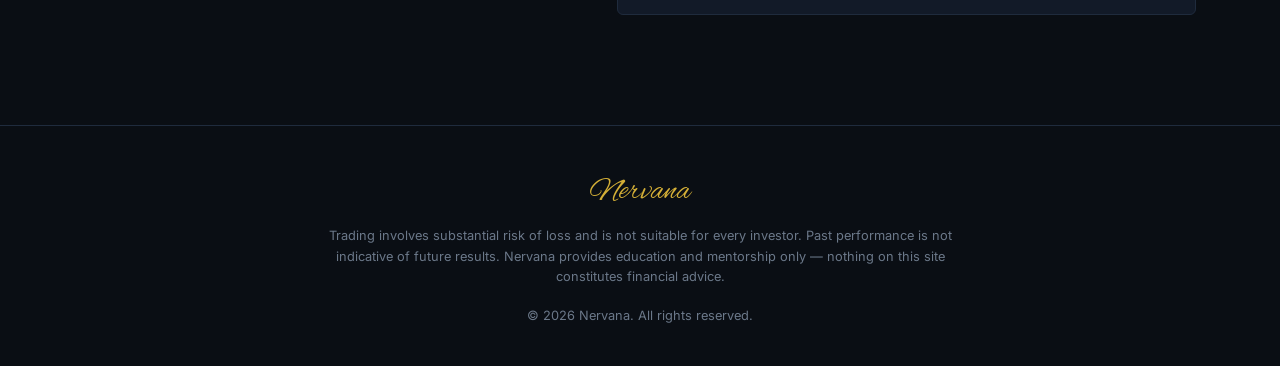
==== commit 42d01258: "Redesign toward a more exclusive, boutique aesthetic Swap the geometric sans (Space Grotesk) for a s" ====
--- a/website/index.html
+++ b/website/index.html
@@ -8,7 +8,7 @@
 <link rel="icon" href="data:image/svg+xml,<svg xmlns=%22http://www.w3.org/2000/svg%22 viewBox=%220 0 100 100%22><text y=%22.9em%22 font-size=%2290%22>📈</text></svg>">
 <link rel="preconnect" href="https://fonts.googleapis.com">
 <link rel="preconnect" href="https://fonts.gstatic.com" crossorigin>
-<link href="https://fonts.googleapis.com/css2?family=Inter:wght@400;500;600;700;800&family=Space+Grotesk:wght@500;600;700&display=swap" rel="stylesheet">
+<link href="https://fonts.googleapis.com/css2?family=Inter:wght@400;500;600;700&family=Fraunces:opsz,wght@9..144,500;9..144,600;9..144,700&family=Alex+Brush&display=swap" rel="stylesheet">
 <link rel="stylesheet" href="styles.css">
 </head>
 <body>
@@ -16,7 +16,6 @@
 <header class="navbar" id="navbar">
   <div class="container navbar__inner">
     <a href="#home" class="brand">
-      <span class="brand__mark">N</span>
       <span class="brand__name">Nervana</span>
     </a>
     <nav class="nav-links" id="navLinks">
@@ -391,7 +390,6 @@
 <footer class="footer">
   <div class="container footer__inner">
     <div class="footer__brand">
-      <span class="brand__mark">N</span>
       <span class="brand__name">Nervana</span>
     </div>
     <p class="footer__disclaimer">
--- a/website/styles.css
+++ b/website/styles.css
@@ -9,9 +9,10 @@
   --accent: #d4af37;
   --accent-dim: #a9822f;
   --danger: #e5484d;
-  --font-heading: "Space Grotesk", Inter, sans-serif;
+  --font-heading: "Fraunces", Georgia, serif;
+  --font-script: "Alex Brush", cursive;
   --font-body: "Inter", sans-serif;
-  --radius: 14px;
+  --radius: 6px;
   --container: 1160px;
 }
 
@@ -37,14 +38,14 @@
 
 h1, h2, h3 {
   font-family: var(--font-heading);
-  font-weight: 700;
-  line-height: 1.15;
-  letter-spacing: -0.02em;
-}
-
-h1 { font-size: clamp(2.4rem, 5vw, 4rem); }
+  font-weight: 600;
+  line-height: 1.18;
+  letter-spacing: -0.01em;
+}
+
+h1 { font-size: clamp(2.4rem, 5vw, 4rem); font-weight: 600; }
 h2 { font-size: clamp(1.8rem, 3.4vw, 2.6rem); }
-h3 { font-size: 1.25rem; }
+h3 { font-size: 1.3rem; }
 
 p { color: var(--text-dim); }
 
@@ -52,13 +53,13 @@
 
 .eyebrow {
   display: inline-block;
-  font-family: var(--font-heading);
-  font-size: 0.8rem;
-  font-weight: 600;
-  letter-spacing: 0.14em;
+  font-family: var(--font-body);
+  font-size: 0.75rem;
+  font-weight: 600;
+  letter-spacing: 0.18em;
   text-transform: uppercase;
-  color: var(--accent);
-  margin-bottom: 12px;
+  color: var(--text-faint);
+  margin-bottom: 14px;
 }
 
 .center { text-align: center; }
@@ -83,21 +84,23 @@
   align-items: center;
   justify-content: center;
   gap: 8px;
-  padding: 13px 26px;
-  border-radius: 999px;
-  font-weight: 600;
-  font-size: 0.95rem;
+  padding: 14px 28px;
+  border-radius: 2px;
+  font-family: var(--font-body);
+  font-weight: 600;
+  font-size: 0.82rem;
+  text-transform: uppercase;
+  letter-spacing: 0.09em;
   border: 1px solid transparent;
   cursor: pointer;
-  transition: transform 0.15s ease, box-shadow 0.15s ease, background 0.15s ease, border-color 0.15s ease;
+  transition: background-color 0.2s ease, color 0.2s ease, border-color 0.2s ease;
   white-space: nowrap;
 }
 .btn--primary {
-  background: linear-gradient(135deg, var(--accent), var(--accent-dim));
+  background: var(--accent);
   color: #1a1508;
-  box-shadow: 0 8px 24px -8px rgba(212, 175, 55, 0.55);
-}
-.btn--primary:hover { transform: translateY(-2px); box-shadow: 0 12px 28px -8px rgba(212, 175, 55, 0.7); }
+}
+.btn--primary:hover { background: var(--accent-dim); }
 .btn--ghost {
   background: transparent;
   color: var(--text);
@@ -110,8 +113,8 @@
   color: var(--text);
 }
 .btn--outline:hover { border-color: var(--accent); color: var(--accent); }
-.btn--sm { padding: 9px 18px; font-size: 0.85rem; }
-.btn--lg { padding: 16px 34px; font-size: 1.05rem; }
+.btn--sm { padding: 10px 20px; font-size: 0.72rem; }
+.btn--lg { padding: 17px 36px; font-size: 0.88rem; }
 .btn--block { width: 100%; }
 
 /* Navbar */
@@ -134,20 +137,13 @@
 .brand {
   display: flex;
   align-items: center;
-  gap: 10px;
-  font-family: var(--font-heading);
-  font-weight: 700;
-  font-size: 1.15rem;
-}
-.brand__mark {
-  width: 34px;
-  height: 34px;
-  display: grid;
-  place-items: center;
-  border-radius: 9px;
-  background: linear-gradient(135deg, var(--accent), var(--accent-dim));
-  color: #1a1508;
-  font-weight: 800;
+}
+.brand__name {
+  font-family: var(--font-script);
+  font-weight: 400;
+  font-size: 2rem;
+  color: var(--accent);
+  line-height: 1;
 }
 .nav-links {
   display: flex;
@@ -209,13 +205,14 @@
 }
 
 /* Stats */
-.stats { padding: 40px 0; border-bottom: 1px solid var(--card-border); border-top: 1px solid var(--card-border); }
+.stats { padding: 28px 0; border-bottom: 1px solid var(--card-border); border-top: 1px solid var(--card-border); }
 .stats__grid {
   display: grid;
   grid-template-columns: repeat(3, 1fr);
-  gap: 24px;
   text-align: center;
 }
+.stat { padding: 0 20px; border-left: 1px solid var(--card-border); }
+.stat:first-child { border-left: none; }
 .stat__number {
   font-family: var(--font-heading);
   font-size: 2.4rem;
@@ -224,9 +221,10 @@
 }
 .stat__text {
   display: block;
-  font-family: var(--font-heading);
-  font-size: 1.9rem;
-  font-weight: 700;
+  font-size: 0.78rem;
+  font-weight: 600;
+  letter-spacing: 0.06em;
+  text-transform: uppercase;
   color: var(--text);
 }
 .stat__suffix {
@@ -238,7 +236,7 @@
 .stat__label {
   display: block;
   color: var(--text-faint);
-  font-size: 0.85rem;
+  font-size: 0.8rem;
   margin-top: 6px;
 }
 
@@ -257,20 +255,13 @@
   margin-top: 24px;
   display: flex;
   flex-direction: column;
-  gap: 12px;
 }
 .check-list li {
-  padding-left: 28px;
-  position: relative;
+  padding: 12px 0;
   color: var(--text-dim);
-}
-.check-list li::before {
-  content: "✓";
-  position: absolute;
-  left: 0;
-  color: var(--accent);
-  font-weight: 700;
-}
+  border-top: 1px solid var(--card-border);
+}
+.check-list li:last-child { border-bottom: 1px solid var(--card-border); }
 .card-panel {
   background: var(--card);
   border: 1px solid var(--card-border);
@@ -280,16 +271,8 @@
 .card-panel h3 { margin-bottom: 18px; }
 .tick-list { list-style: none; display: flex; flex-direction: column; gap: 14px; }
 .tick-list li {
-  padding-left: 26px;
-  position: relative;
   color: var(--text-dim);
   font-size: 0.95rem;
-}
-.tick-list li::before {
-  content: "→";
-  position: absolute;
-  left: 0;
-  color: var(--accent);
 }
 
 /* Programs */
@@ -312,28 +295,28 @@
   background: var(--card);
   border: 1px solid var(--card-border);
   border-radius: var(--radius);
-  padding: 32px;
+  padding: 40px;
   display: flex;
   flex-direction: column;
   position: relative;
-  transition: transform 0.2s ease, border-color 0.2s ease;
-}
-.program-card:hover { transform: translateY(-4px); border-color: #2a3a52; }
+  transition: border-color 0.2s ease;
+}
 .program-card--featured {
   border-color: var(--accent);
-  background: linear-gradient(180deg, rgba(212,175,55,0.1), var(--card) 40%);
 }
 .badge {
-  position: absolute;
-  top: -12px;
-  right: 24px;
-  background: var(--accent);
-  color: #1a1508;
-  font-size: 0.72rem;
-  font-weight: 700;
-  padding: 5px 12px;
+  display: inline-block;
+  background: transparent;
+  border: 1px solid var(--card-border);
+  color: var(--text-dim);
+  font-size: 0.68rem;
+  font-weight: 600;
+  padding: 6px 14px;
   border-radius: 999px;
-  letter-spacing: 0.03em;
+  letter-spacing: 0.1em;
+  text-transform: uppercase;
+  margin-bottom: 20px;
+  align-self: flex-start;
 }
 .program-price {
   color: var(--accent);
@@ -346,21 +329,14 @@
   list-style: none;
   display: flex;
   flex-direction: column;
-  gap: 10px;
-  margin-bottom: 26px;
+  margin-bottom: 30px;
   flex: 1;
 }
 .program-card ul li {
-  padding-left: 22px;
-  position: relative;
+  padding: 12px 0;
   font-size: 0.9rem;
   color: var(--text-dim);
-}
-.program-card ul li::before {
-  content: "✓";
-  position: absolute;
-  left: 0;
-  color: var(--accent);
+  border-top: 1px solid var(--card-border);
 }
 
 /* Approach */
@@ -535,12 +511,12 @@
 .form-row .other-input { margin-top: 2px; }
 
 .form-section-title {
-  font-family: var(--font-heading);
-  font-size: 0.8rem;
-  font-weight: 700;
-  letter-spacing: 0.08em;
+  font-family: var(--font-body);
+  font-size: 0.75rem;
+  font-weight: 600;
+  letter-spacing: 0.14em;
   text-transform: uppercase;
-  color: var(--accent);
+  color: var(--text-faint);
   margin: 8px 0 -4px;
   padding-top: 20px;
   border-top: 1px solid var(--card-border);
@@ -593,9 +569,6 @@
 .footer__brand {
   display: inline-flex;
   align-items: center;
-  gap: 10px;
-  font-family: var(--font-heading);
-  font-weight: 700;
   margin-bottom: 18px;
 }
 .footer__disclaimer {
@@ -621,7 +594,8 @@
 @media (max-width: 900px) {
   .about__grid, .contact__grid { grid-template-columns: 1fr; gap: 40px; }
   .program-grid, .approach-grid, .testimonial-grid { grid-template-columns: 1fr; }
-  .stats__grid { grid-template-columns: 1fr; row-gap: 32px; }
+  .stats__grid { grid-template-columns: 1fr; row-gap: 20px; }
+  .stat { border-left: none; padding: 0; }
 }
 
 @media (max-width: 760px) {
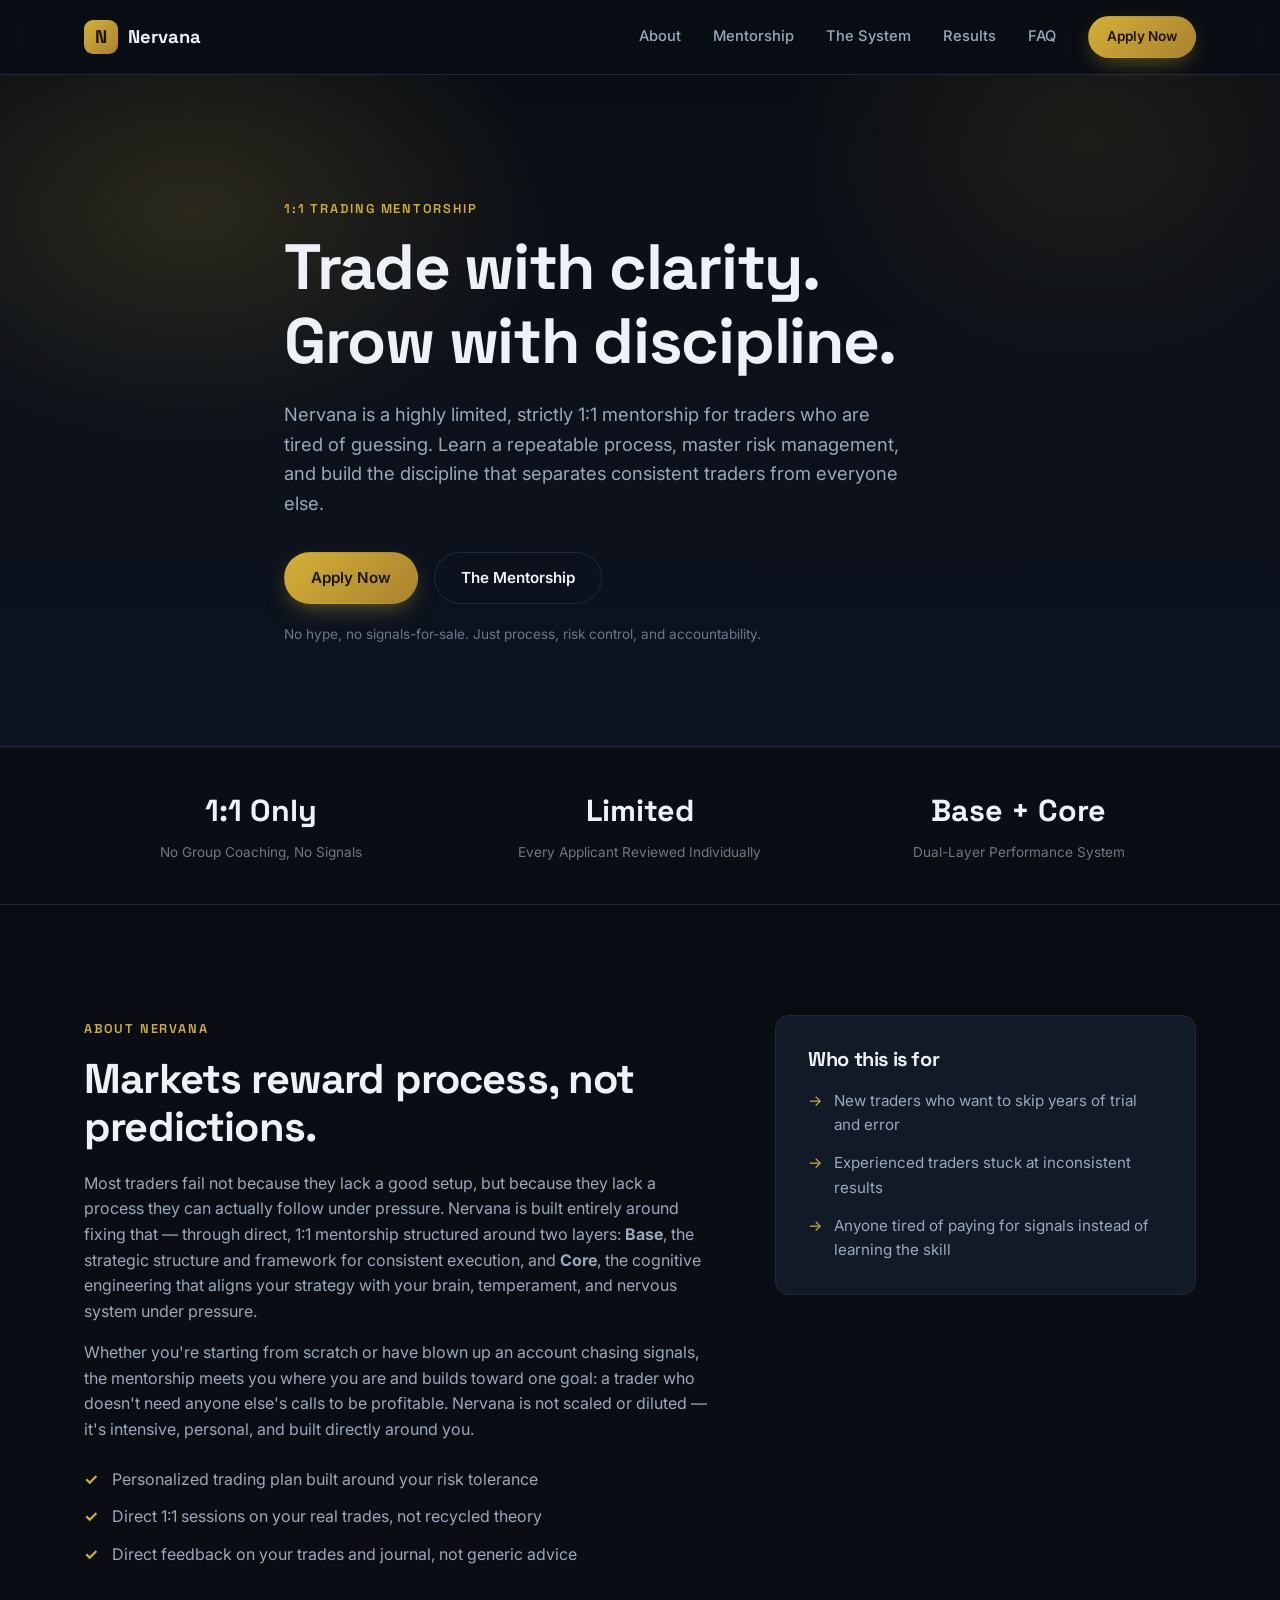
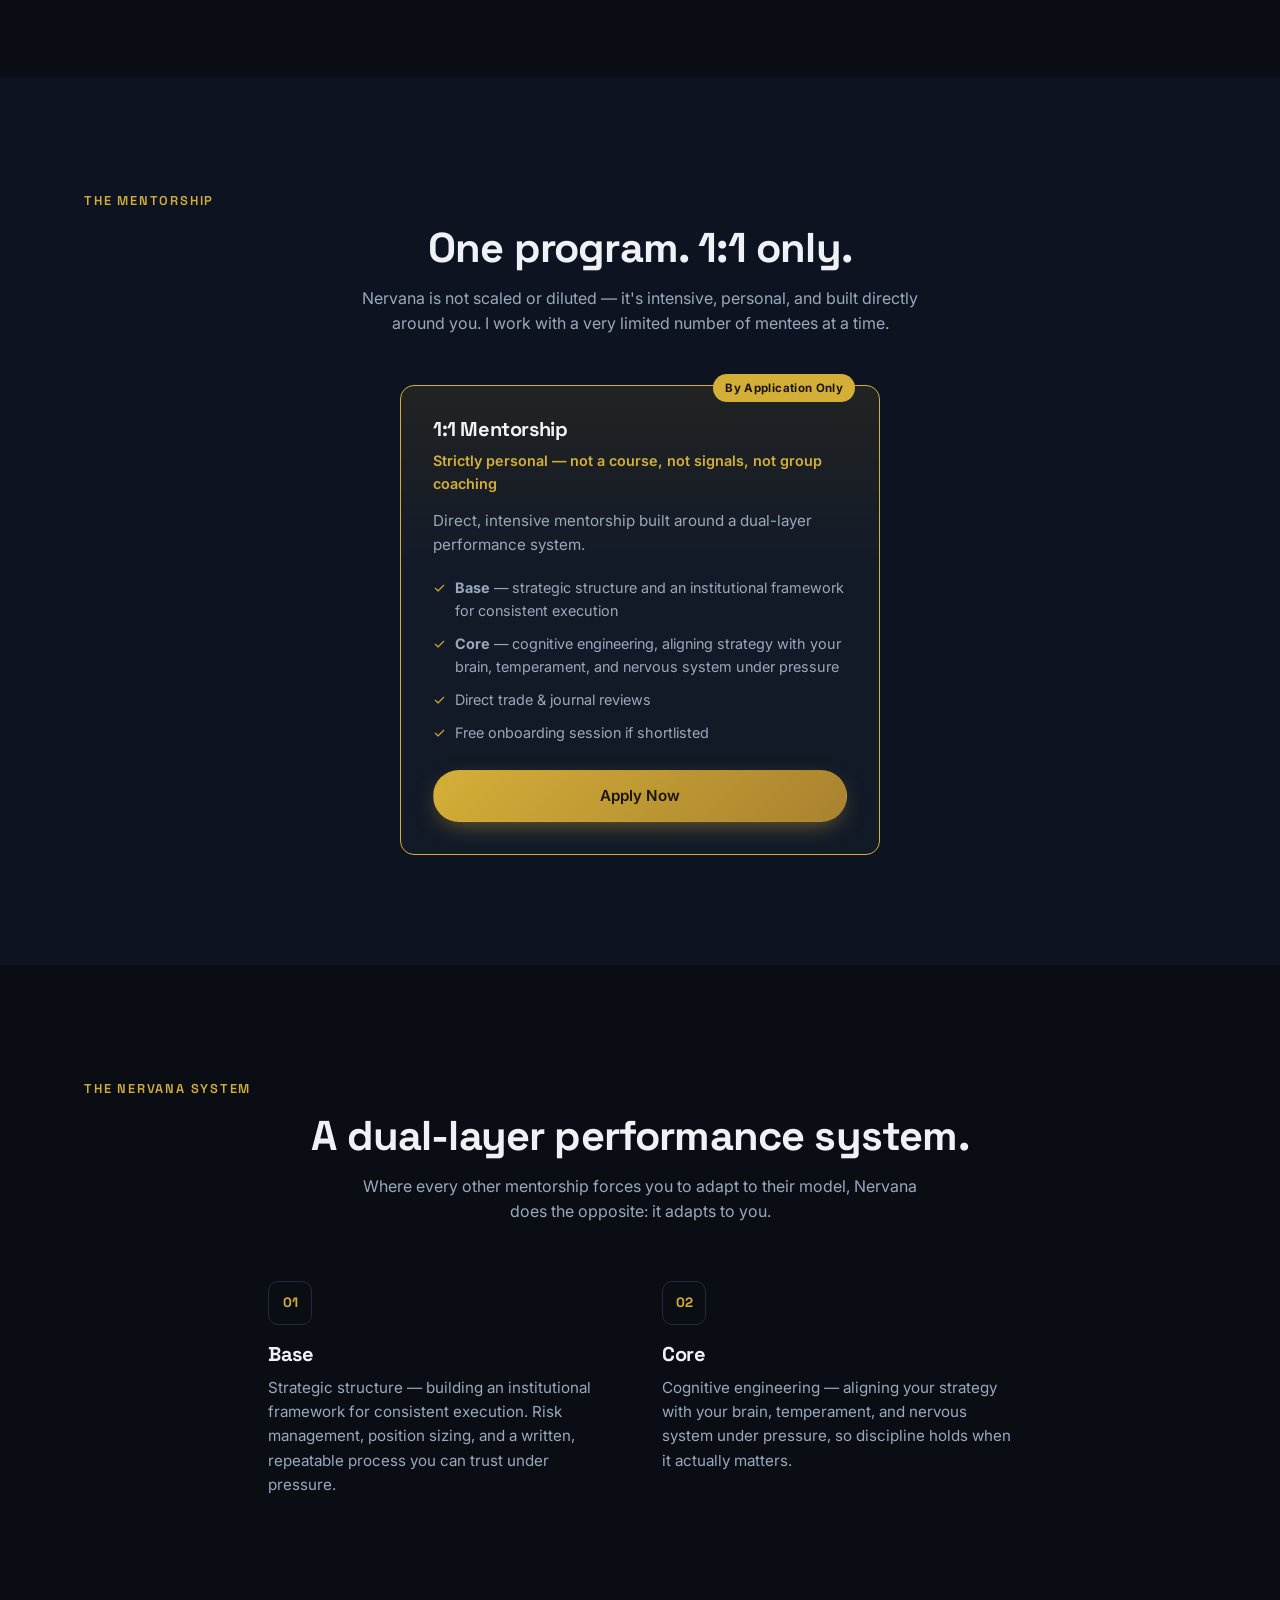
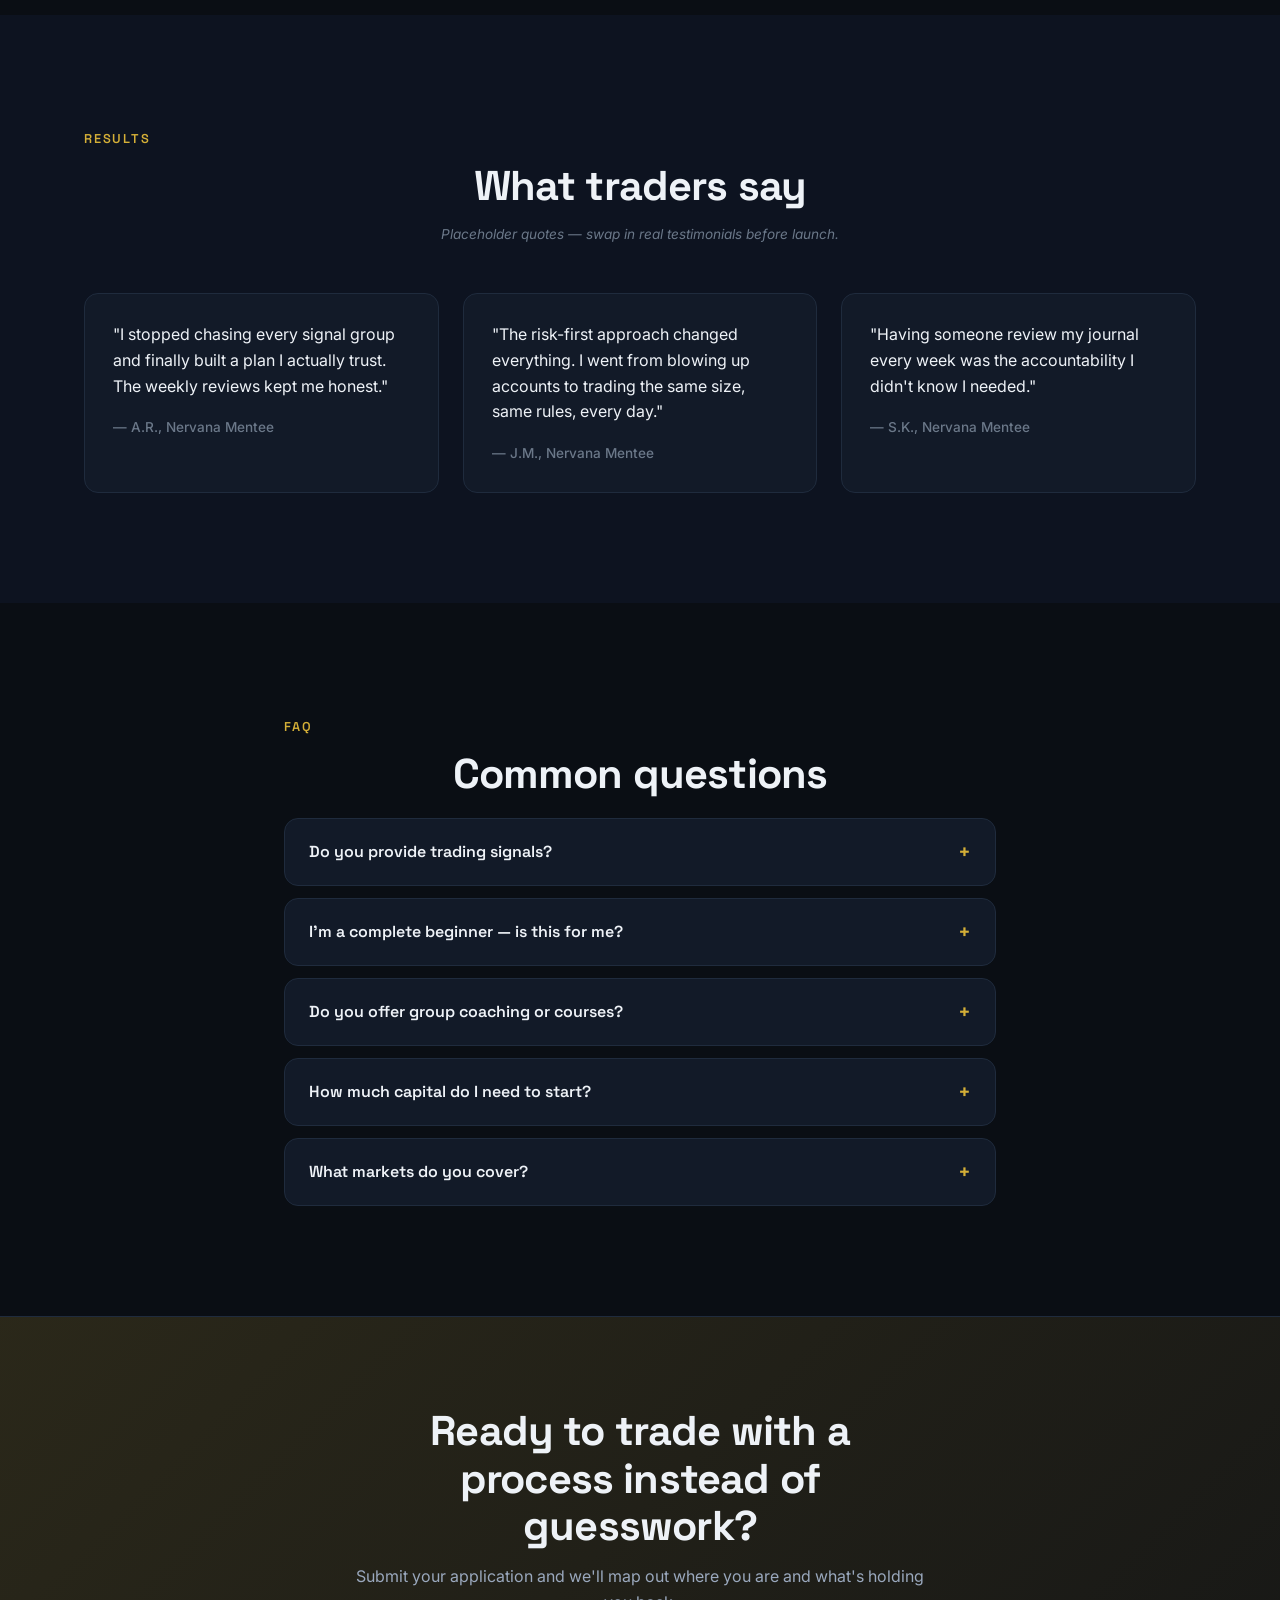
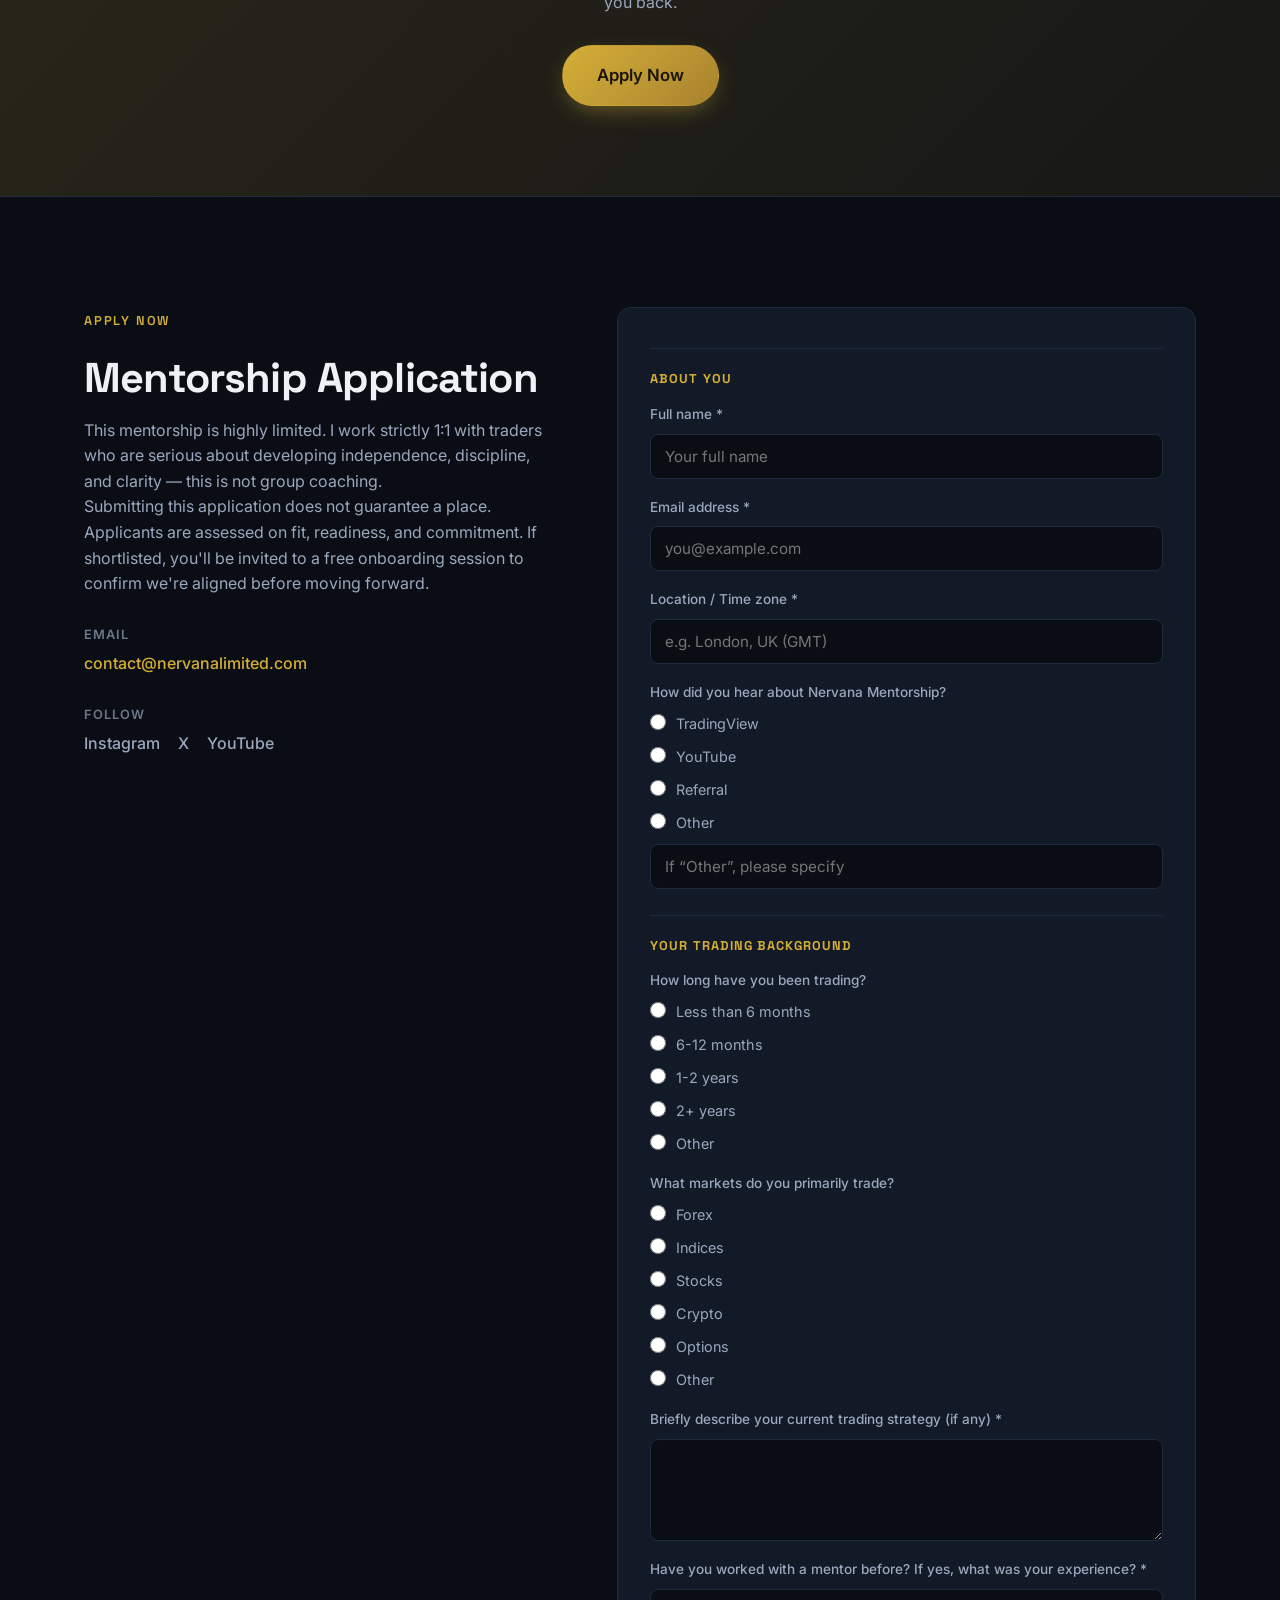
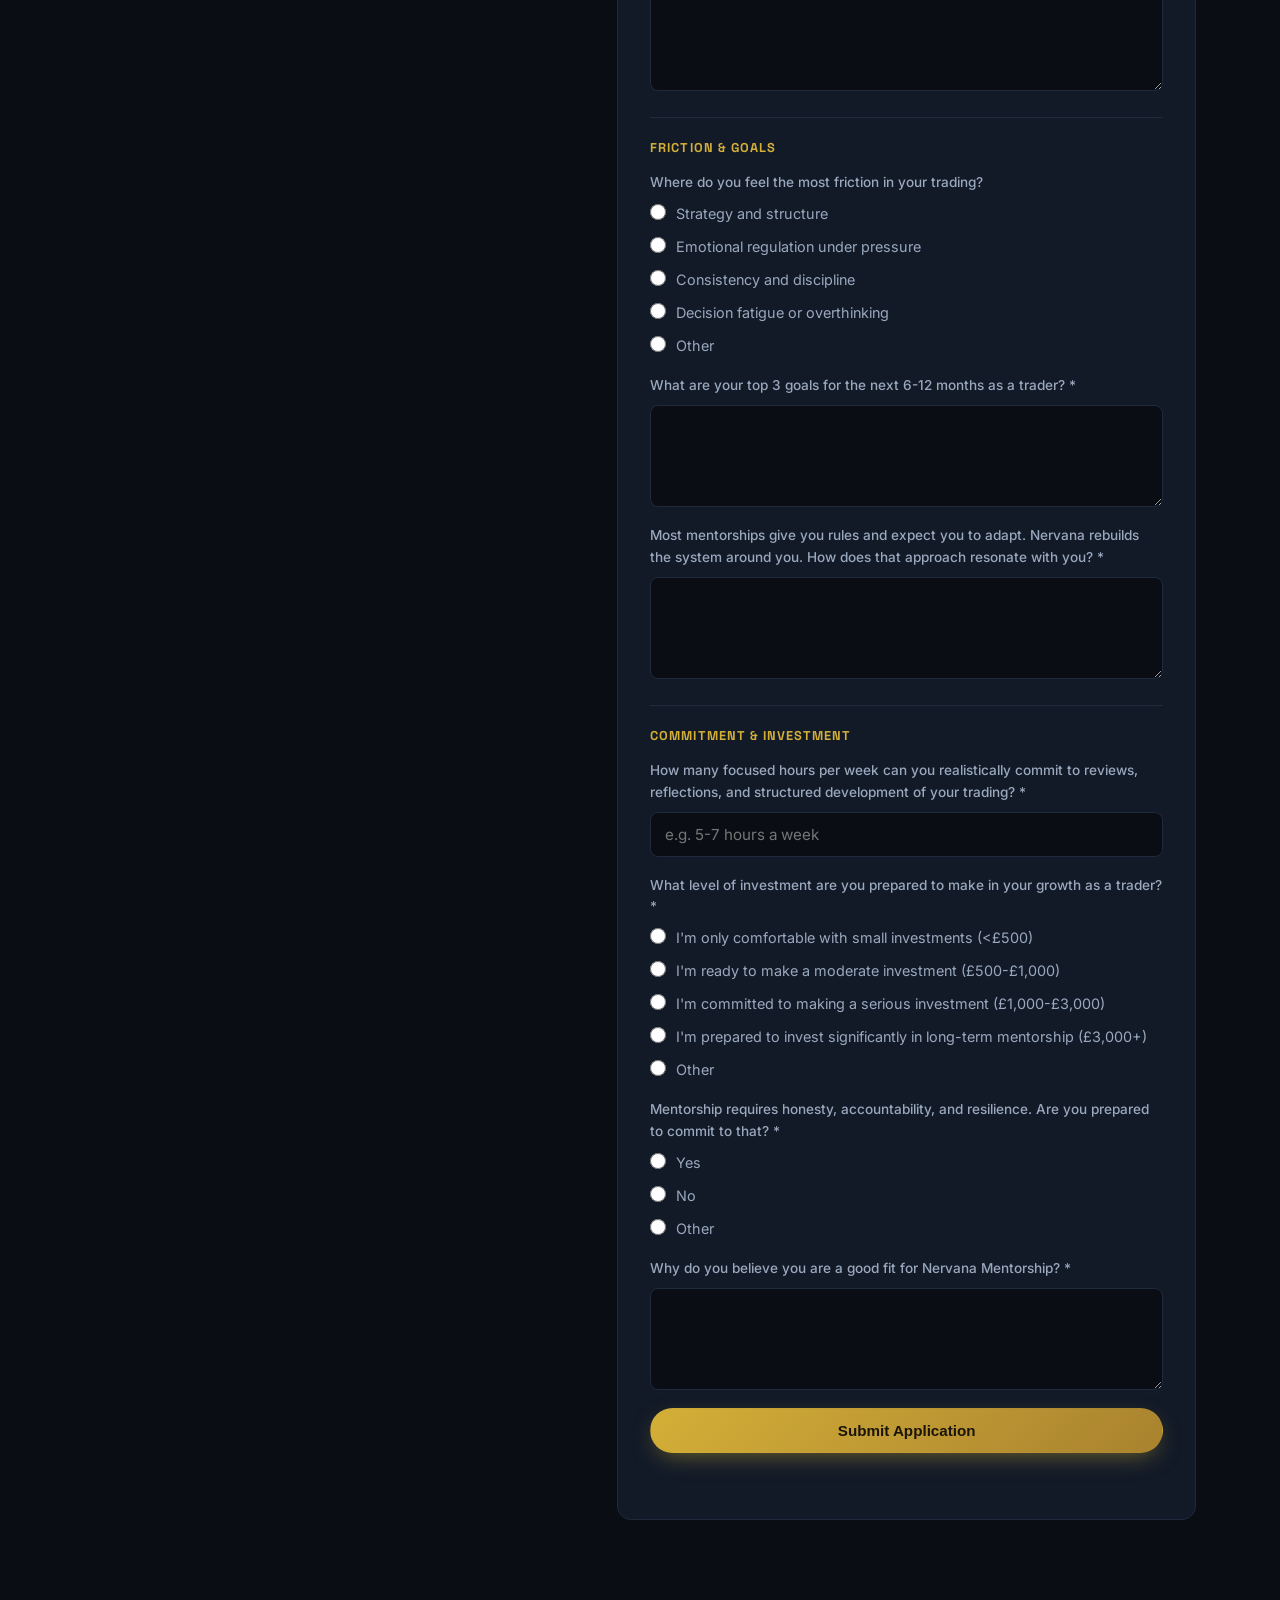
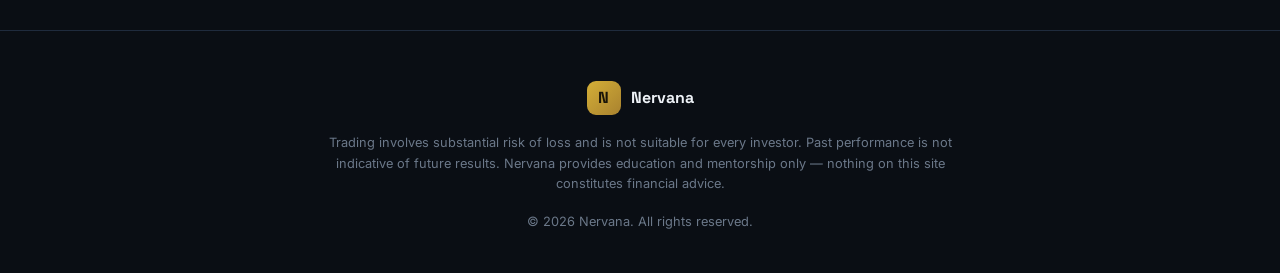
==== commit fa276fef: "Revert "Redesign toward a more exclusive, boutique aesthetic" This reverts commit 42d0125871e881de8b" ====
--- a/website/index.html
+++ b/website/index.html
@@ -8,7 +8,7 @@
 <link rel="icon" href="data:image/svg+xml,<svg xmlns=%22http://www.w3.org/2000/svg%22 viewBox=%220 0 100 100%22><text y=%22.9em%22 font-size=%2290%22>📈</text></svg>">
 <link rel="preconnect" href="https://fonts.googleapis.com">
 <link rel="preconnect" href="https://fonts.gstatic.com" crossorigin>
-<link href="https://fonts.googleapis.com/css2?family=Inter:wght@400;500;600;700&family=Fraunces:opsz,wght@9..144,500;9..144,600;9..144,700&family=Alex+Brush&display=swap" rel="stylesheet">
+<link href="https://fonts.googleapis.com/css2?family=Inter:wght@400;500;600;700;800&family=Space+Grotesk:wght@500;600;700&display=swap" rel="stylesheet">
 <link rel="stylesheet" href="styles.css">
 </head>
 <body>
@@ -16,6 +16,7 @@
 <header class="navbar" id="navbar">
   <div class="container navbar__inner">
     <a href="#home" class="brand">
+      <span class="brand__mark">N</span>
       <span class="brand__name">Nervana</span>
     </a>
     <nav class="nav-links" id="navLinks">
@@ -390,6 +391,7 @@
 <footer class="footer">
   <div class="container footer__inner">
     <div class="footer__brand">
+      <span class="brand__mark">N</span>
       <span class="brand__name">Nervana</span>
     </div>
     <p class="footer__disclaimer">
--- a/website/styles.css
+++ b/website/styles.css
@@ -9,10 +9,9 @@
   --accent: #d4af37;
   --accent-dim: #a9822f;
   --danger: #e5484d;
-  --font-heading: "Fraunces", Georgia, serif;
-  --font-script: "Alex Brush", cursive;
+  --font-heading: "Space Grotesk", Inter, sans-serif;
   --font-body: "Inter", sans-serif;
-  --radius: 6px;
+  --radius: 14px;
   --container: 1160px;
 }
 
@@ -38,14 +37,14 @@
 
 h1, h2, h3 {
   font-family: var(--font-heading);
-  font-weight: 600;
-  line-height: 1.18;
-  letter-spacing: -0.01em;
-}
-
-h1 { font-size: clamp(2.4rem, 5vw, 4rem); font-weight: 600; }
+  font-weight: 700;
+  line-height: 1.15;
+  letter-spacing: -0.02em;
+}
+
+h1 { font-size: clamp(2.4rem, 5vw, 4rem); }
 h2 { font-size: clamp(1.8rem, 3.4vw, 2.6rem); }
-h3 { font-size: 1.3rem; }
+h3 { font-size: 1.25rem; }
 
 p { color: var(--text-dim); }
 
@@ -53,13 +52,13 @@
 
 .eyebrow {
   display: inline-block;
-  font-family: var(--font-body);
-  font-size: 0.75rem;
+  font-family: var(--font-heading);
+  font-size: 0.8rem;
   font-weight: 600;
-  letter-spacing: 0.18em;
+  letter-spacing: 0.14em;
   text-transform: uppercase;
-  color: var(--text-faint);
-  margin-bottom: 14px;
+  color: var(--accent);
+  margin-bottom: 12px;
 }
 
 .center { text-align: center; }
@@ -84,23 +83,21 @@
   align-items: center;
   justify-content: center;
   gap: 8px;
-  padding: 14px 28px;
-  border-radius: 2px;
-  font-family: var(--font-body);
+  padding: 13px 26px;
+  border-radius: 999px;
   font-weight: 600;
-  font-size: 0.82rem;
-  text-transform: uppercase;
-  letter-spacing: 0.09em;
+  font-size: 0.95rem;
   border: 1px solid transparent;
   cursor: pointer;
-  transition: background-color 0.2s ease, color 0.2s ease, border-color 0.2s ease;
+  transition: transform 0.15s ease, box-shadow 0.15s ease, background 0.15s ease, border-color 0.15s ease;
   white-space: nowrap;
 }
 .btn--primary {
-  background: var(--accent);
+  background: linear-gradient(135deg, var(--accent), var(--accent-dim));
   color: #1a1508;
-}
-.btn--primary:hover { background: var(--accent-dim); }
+  box-shadow: 0 8px 24px -8px rgba(212, 175, 55, 0.55);
+}
+.btn--primary:hover { transform: translateY(-2px); box-shadow: 0 12px 28px -8px rgba(212, 175, 55, 0.7); }
 .btn--ghost {
   background: transparent;
   color: var(--text);
@@ -113,8 +110,8 @@
   color: var(--text);
 }
 .btn--outline:hover { border-color: var(--accent); color: var(--accent); }
-.btn--sm { padding: 10px 20px; font-size: 0.72rem; }
-.btn--lg { padding: 17px 36px; font-size: 0.88rem; }
+.btn--sm { padding: 9px 18px; font-size: 0.85rem; }
+.btn--lg { padding: 16px 34px; font-size: 1.05rem; }
 .btn--block { width: 100%; }
 
 /* Navbar */
@@ -137,13 +134,20 @@
 .brand {
   display: flex;
   align-items: center;
-}
-.brand__name {
-  font-family: var(--font-script);
-  font-weight: 400;
-  font-size: 2rem;
-  color: var(--accent);
-  line-height: 1;
+  gap: 10px;
+  font-family: var(--font-heading);
+  font-weight: 700;
+  font-size: 1.15rem;
+}
+.brand__mark {
+  width: 34px;
+  height: 34px;
+  display: grid;
+  place-items: center;
+  border-radius: 9px;
+  background: linear-gradient(135deg, var(--accent), var(--accent-dim));
+  color: #1a1508;
+  font-weight: 800;
 }
 .nav-links {
   display: flex;
@@ -205,14 +209,13 @@
 }
 
 /* Stats */
-.stats { padding: 28px 0; border-bottom: 1px solid var(--card-border); border-top: 1px solid var(--card-border); }
+.stats { padding: 40px 0; border-bottom: 1px solid var(--card-border); border-top: 1px solid var(--card-border); }
 .stats__grid {
   display: grid;
   grid-template-columns: repeat(3, 1fr);
+  gap: 24px;
   text-align: center;
 }
-.stat { padding: 0 20px; border-left: 1px solid var(--card-border); }
-.stat:first-child { border-left: none; }
 .stat__number {
   font-family: var(--font-heading);
   font-size: 2.4rem;
@@ -221,10 +224,9 @@
 }
 .stat__text {
   display: block;
-  font-size: 0.78rem;
-  font-weight: 600;
-  letter-spacing: 0.06em;
-  text-transform: uppercase;
+  font-family: var(--font-heading);
+  font-size: 1.9rem;
+  font-weight: 700;
   color: var(--text);
 }
 .stat__suffix {
@@ -236,7 +238,7 @@
 .stat__label {
   display: block;
   color: var(--text-faint);
-  font-size: 0.8rem;
+  font-size: 0.85rem;
   margin-top: 6px;
 }
 
@@ -255,13 +257,20 @@
   margin-top: 24px;
   display: flex;
   flex-direction: column;
+  gap: 12px;
 }
 .check-list li {
-  padding: 12px 0;
+  padding-left: 28px;
+  position: relative;
   color: var(--text-dim);
-  border-top: 1px solid var(--card-border);
-}
-.check-list li:last-child { border-bottom: 1px solid var(--card-border); }
+}
+.check-list li::before {
+  content: "✓";
+  position: absolute;
+  left: 0;
+  color: var(--accent);
+  font-weight: 700;
+}
 .card-panel {
   background: var(--card);
   border: 1px solid var(--card-border);
@@ -271,8 +280,16 @@
 .card-panel h3 { margin-bottom: 18px; }
 .tick-list { list-style: none; display: flex; flex-direction: column; gap: 14px; }
 .tick-list li {
+  padding-left: 26px;
+  position: relative;
   color: var(--text-dim);
   font-size: 0.95rem;
+}
+.tick-list li::before {
+  content: "→";
+  position: absolute;
+  left: 0;
+  color: var(--accent);
 }
 
 /* Programs */
@@ -295,28 +312,28 @@
   background: var(--card);
   border: 1px solid var(--card-border);
   border-radius: var(--radius);
-  padding: 40px;
+  padding: 32px;
   display: flex;
   flex-direction: column;
   position: relative;
-  transition: border-color 0.2s ease;
-}
+  transition: transform 0.2s ease, border-color 0.2s ease;
+}
+.program-card:hover { transform: translateY(-4px); border-color: #2a3a52; }
 .program-card--featured {
   border-color: var(--accent);
+  background: linear-gradient(180deg, rgba(212,175,55,0.1), var(--card) 40%);
 }
 .badge {
-  display: inline-block;
-  background: transparent;
-  border: 1px solid var(--card-border);
-  color: var(--text-dim);
-  font-size: 0.68rem;
-  font-weight: 600;
-  padding: 6px 14px;
+  position: absolute;
+  top: -12px;
+  right: 24px;
+  background: var(--accent);
+  color: #1a1508;
+  font-size: 0.72rem;
+  font-weight: 700;
+  padding: 5px 12px;
   border-radius: 999px;
-  letter-spacing: 0.1em;
-  text-transform: uppercase;
-  margin-bottom: 20px;
-  align-self: flex-start;
+  letter-spacing: 0.03em;
 }
 .program-price {
   color: var(--accent);
@@ -329,14 +346,21 @@
   list-style: none;
   display: flex;
   flex-direction: column;
-  margin-bottom: 30px;
+  gap: 10px;
+  margin-bottom: 26px;
   flex: 1;
 }
 .program-card ul li {
-  padding: 12px 0;
+  padding-left: 22px;
+  position: relative;
   font-size: 0.9rem;
   color: var(--text-dim);
-  border-top: 1px solid var(--card-border);
+}
+.program-card ul li::before {
+  content: "✓";
+  position: absolute;
+  left: 0;
+  color: var(--accent);
 }
 
 /* Approach */
@@ -511,12 +535,12 @@
 .form-row .other-input { margin-top: 2px; }
 
 .form-section-title {
-  font-family: var(--font-body);
-  font-size: 0.75rem;
-  font-weight: 600;
-  letter-spacing: 0.14em;
+  font-family: var(--font-heading);
+  font-size: 0.8rem;
+  font-weight: 700;
+  letter-spacing: 0.08em;
   text-transform: uppercase;
-  color: var(--text-faint);
+  color: var(--accent);
   margin: 8px 0 -4px;
   padding-top: 20px;
   border-top: 1px solid var(--card-border);
@@ -569,6 +593,9 @@
 .footer__brand {
   display: inline-flex;
   align-items: center;
+  gap: 10px;
+  font-family: var(--font-heading);
+  font-weight: 700;
   margin-bottom: 18px;
 }
 .footer__disclaimer {
@@ -594,8 +621,7 @@
 @media (max-width: 900px) {
   .about__grid, .contact__grid { grid-template-columns: 1fr; gap: 40px; }
   .program-grid, .approach-grid, .testimonial-grid { grid-template-columns: 1fr; }
-  .stats__grid { grid-template-columns: 1fr; row-gap: 20px; }
-  .stat { border-left: none; padding: 0; }
+  .stats__grid { grid-template-columns: 1fr; row-gap: 32px; }
 }
 
 @media (max-width: 760px) {
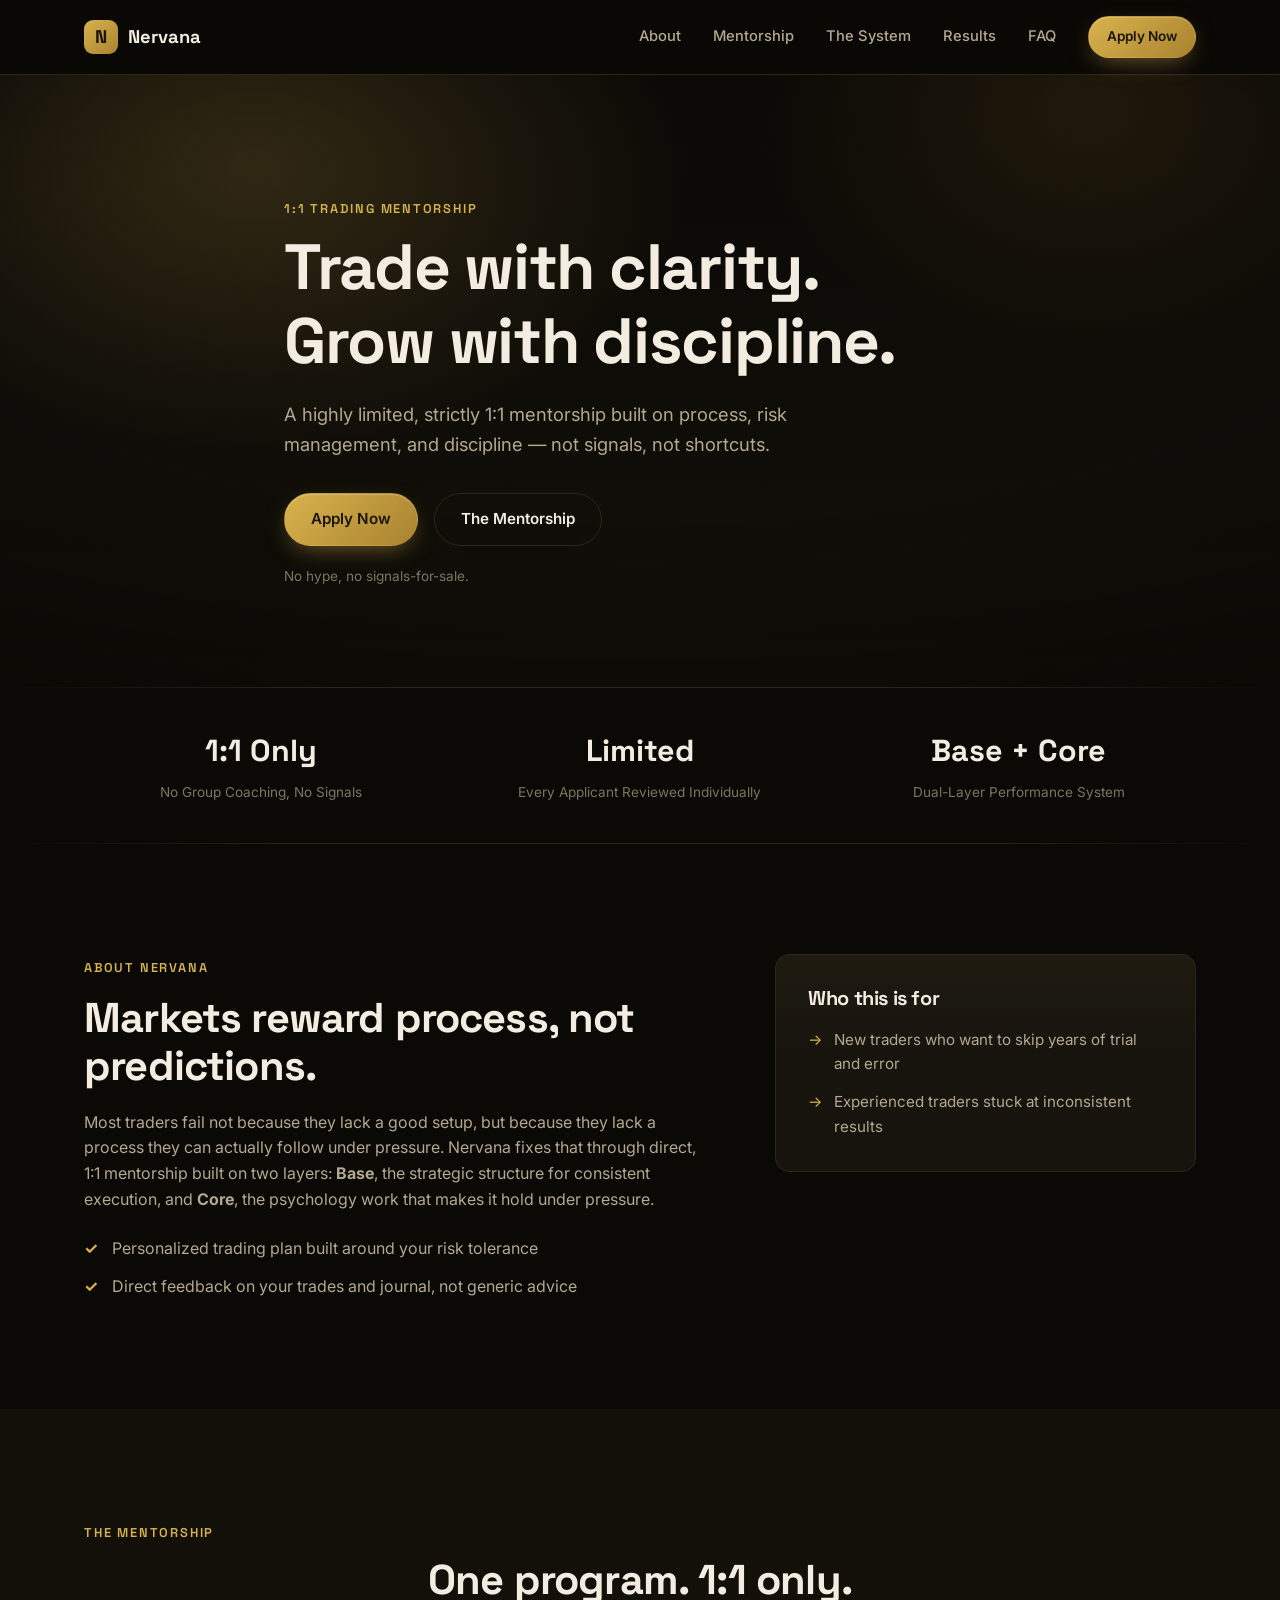
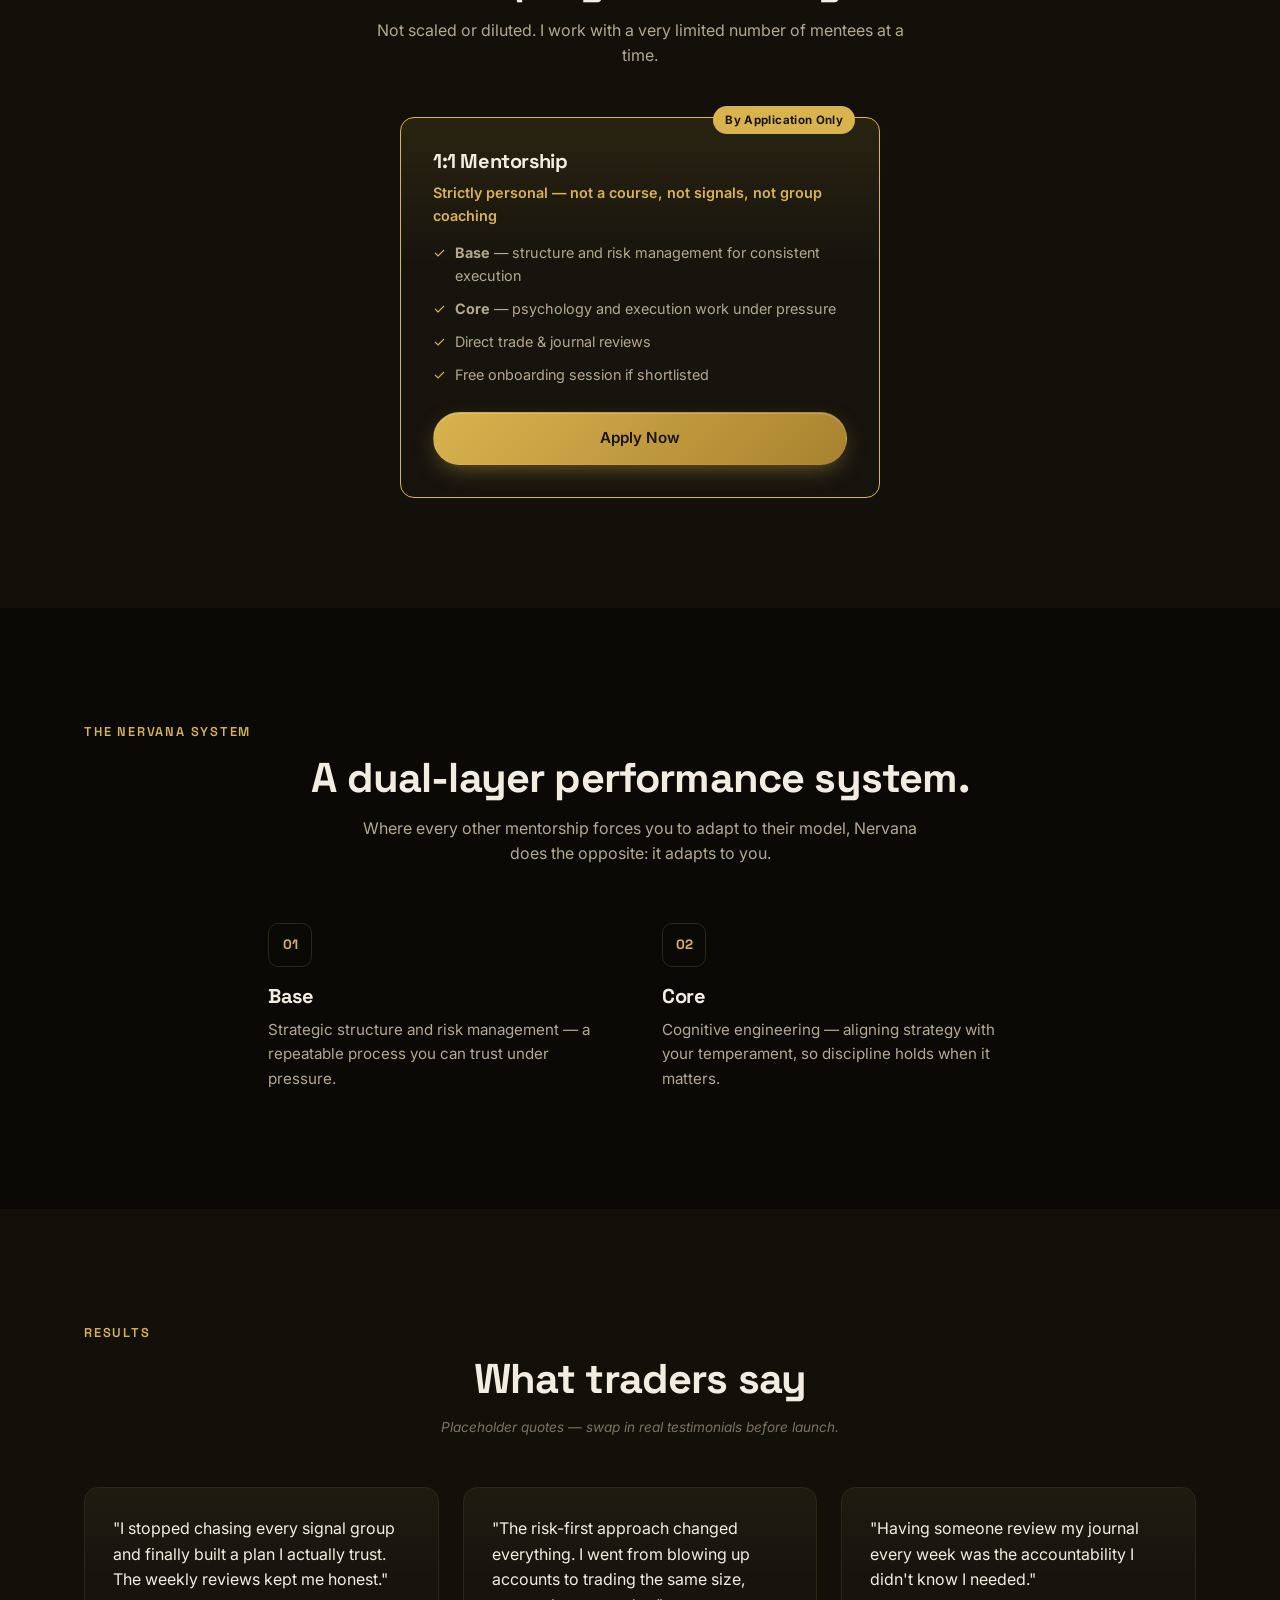
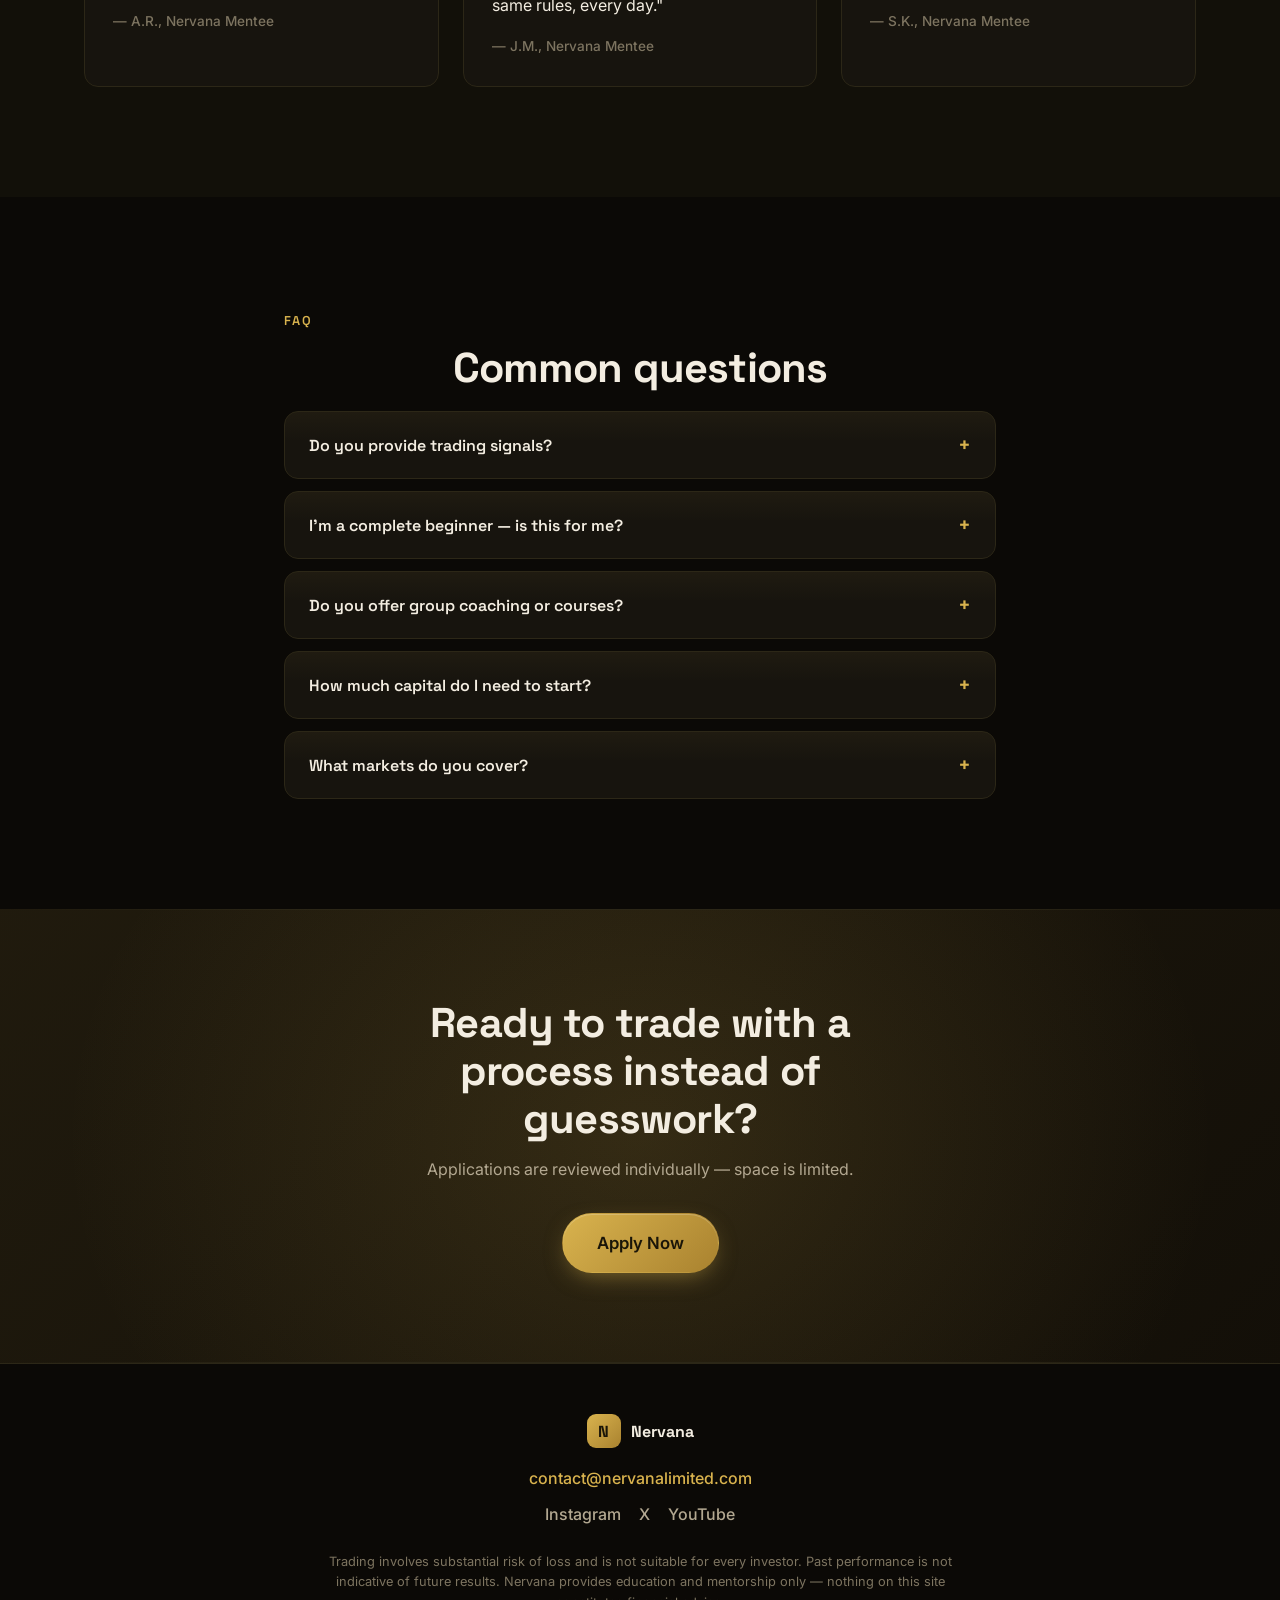
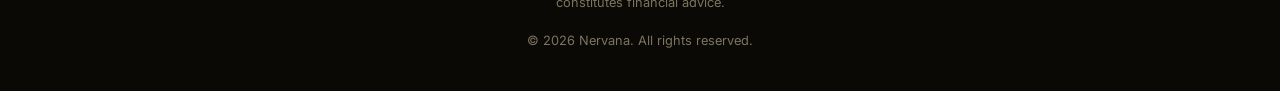
==== commit 6dbd189a: "Simplify copy and move the application behind a modal Tighten hero, about, mentorship, and approach " ====
--- a/website/index.html
+++ b/website/index.html
@@ -25,7 +25,7 @@
       <a href="#approach">The System</a>
       <a href="#testimonials">Results</a>
       <a href="#faq">FAQ</a>
-      <a href="#apply" class="btn btn--primary btn--sm nav-cta">Apply Now</a>
+      <a href="#" class="btn btn--primary btn--sm nav-cta js-apply-trigger">Apply Now</a>
     </nav>
     <button class="nav-toggle" id="navToggle" aria-label="Toggle navigation" aria-expanded="false">
       <span></span><span></span><span></span>
@@ -41,15 +41,14 @@
       <p class="eyebrow reveal">1:1 Trading Mentorship</p>
       <h1 class="reveal">Trade with clarity.<br>Grow with discipline.</h1>
       <p class="hero__subtitle reveal">
-        Nervana is a highly limited, strictly 1:1 mentorship for traders who are tired of guessing.
-        Learn a repeatable process, master risk management, and build the discipline
-        that separates consistent traders from everyone else.
+        A highly limited, strictly 1:1 mentorship built on process, risk management,
+        and discipline — not signals, not shortcuts.
       </p>
       <div class="hero__actions reveal">
-        <a href="#apply" class="btn btn--primary">Apply Now</a>
+        <a href="#" class="btn btn--primary js-apply-trigger">Apply Now</a>
         <a href="#mentorship" class="btn btn--ghost">The Mentorship</a>
       </div>
-      <p class="hero__disclaimer reveal">No hype, no signals-for-sale. Just process, risk control, and accountability.</p>
+      <p class="hero__disclaimer reveal">No hype, no signals-for-sale.</p>
     </div>
   </section>
 
@@ -77,21 +76,13 @@
         <h2>Markets reward process, not predictions.</h2>
         <p>
           Most traders fail not because they lack a good setup, but because they lack a process
-          they can actually follow under pressure. Nervana is built entirely around fixing that —
-          through direct, 1:1 mentorship structured around two layers: <strong>Base</strong>, the
-          strategic structure and framework for consistent execution, and <strong>Core</strong>,
-          the cognitive engineering that aligns your strategy with your brain, temperament, and
-          nervous system under pressure.
-        </p>
-        <p>
-          Whether you're starting from scratch or have blown up an account chasing signals,
-          the mentorship meets you where you are and builds toward one goal: a trader who
-          doesn't need anyone else's calls to be profitable. Nervana is not scaled or diluted —
-          it's intensive, personal, and built directly around you.
+          they can actually follow under pressure. Nervana fixes that through direct, 1:1
+          mentorship built on two layers: <strong>Base</strong>, the strategic structure for
+          consistent execution, and <strong>Core</strong>, the psychology work that makes it hold
+          under pressure.
         </p>
         <ul class="check-list">
           <li>Personalized trading plan built around your risk tolerance</li>
-          <li>Direct 1:1 sessions on your real trades, not recycled theory</li>
           <li>Direct feedback on your trades and journal, not generic advice</li>
         </ul>
       </div>
@@ -101,7 +92,6 @@
           <ul class="tick-list">
             <li>New traders who want to skip years of trial and error</li>
             <li>Experienced traders stuck at inconsistent results</li>
-            <li>Anyone tired of paying for signals instead of learning the skill</li>
           </ul>
         </div>
       </div>
@@ -112,21 +102,20 @@
     <div class="container">
       <p class="eyebrow reveal center">The Mentorship</p>
       <h2 class="section-title reveal center">One program. 1:1 only.</h2>
-      <p class="section-subtitle reveal center">Nervana is not scaled or diluted — it's intensive, personal, and built directly around you. I work with a very limited number of mentees at a time.</p>
+      <p class="section-subtitle reveal center">Not scaled or diluted. I work with a very limited number of mentees at a time.</p>
 
       <div class="program-grid program-grid--single">
         <div class="program-card program-card--featured reveal">
           <span class="badge">By Application Only</span>
           <h3>1:1 Mentorship</h3>
           <p class="program-price">Strictly personal — not a course, not signals, not group coaching</p>
-          <p class="program-desc">Direct, intensive mentorship built around a dual-layer performance system.</p>
           <ul>
-            <li><strong>Base</strong> — strategic structure and an institutional framework for consistent execution</li>
-            <li><strong>Core</strong> — cognitive engineering, aligning strategy with your brain, temperament, and nervous system under pressure</li>
+            <li><strong>Base</strong> — structure and risk management for consistent execution</li>
+            <li><strong>Core</strong> — psychology and execution work under pressure</li>
             <li>Direct trade & journal reviews</li>
             <li>Free onboarding session if shortlisted</li>
           </ul>
-          <a href="#apply" class="btn btn--primary btn--block">Apply Now</a>
+          <a href="#" class="btn btn--primary btn--block js-apply-trigger">Apply Now</a>
         </div>
       </div>
     </div>
@@ -142,12 +131,12 @@
         <div class="approach-card reveal">
           <div class="approach-icon">01</div>
           <h3>Base</h3>
-          <p>Strategic structure — building an institutional framework for consistent execution. Risk management, position sizing, and a written, repeatable process you can trust under pressure.</p>
+          <p>Strategic structure and risk management — a repeatable process you can trust under pressure.</p>
         </div>
         <div class="approach-card reveal">
           <div class="approach-icon">02</div>
           <h3>Core</h3>
-          <p>Cognitive engineering — aligning your strategy with your brain, temperament, and nervous system under pressure, so discipline holds when it actually matters.</p>
+          <p>Cognitive engineering — aligning strategy with your temperament, so discipline holds when it matters.</p>
         </div>
       </div>
     </div>
@@ -234,157 +223,11 @@
   <section class="cta-banner">
     <div class="container cta-banner__inner reveal">
       <h2>Ready to trade with a process instead of guesswork?</h2>
-      <p>Submit your application and we'll map out where you are and what's holding you back.</p>
-      <a href="#apply" class="btn btn--primary btn--lg">Apply Now</a>
-    </div>
-  </section>
-
-  <section id="apply" class="contact">
-    <div class="container contact__grid">
-      <div class="contact__info reveal">
-        <p class="eyebrow">Apply Now</p>
-        <h2>Mentorship Application</h2>
-        <p>
-          This mentorship is highly limited. I work strictly 1:1 with traders who are serious
-          about developing independence, discipline, and clarity — this is not group coaching.
-        </p>
-        <p>
-          Submitting this application does not guarantee a place. Applicants are assessed on
-          fit, readiness, and commitment. If shortlisted, you'll be invited to a free onboarding
-          session to confirm we're aligned before moving forward.
-        </p>
-        <div class="contact__detail">
-          <span class="contact__label">Email</span>
-          <a href="mailto:contact@nervanalimited.com">contact@nervanalimited.com</a>
-        </div>
-        <div class="contact__detail">
-          <span class="contact__label">Follow</span>
-          <div class="social-links">
-            <a href="#" aria-label="Instagram">Instagram</a>
-            <a href="#" aria-label="X / Twitter">X</a>
-            <a href="#" aria-label="YouTube">YouTube</a>
-          </div>
-        </div>
-      </div>
-
-      <form class="contact__form reveal" id="applyForm" name="mentorship-application" method="POST" data-netlify="true" netlify-honeypot="company">
-        <input type="hidden" name="form-name" value="mentorship-application">
-        <p class="hp-field" aria-hidden="true">
-          <label>Don't fill this out if you're human: <input name="company" tabindex="-1" autocomplete="off"></label>
-        </p>
-
-        <p class="form-section-title">About you</p>
-
-        <div class="form-row">
-          <label for="name">Full name *</label>
-          <input type="text" id="name" name="full_name" required placeholder="Your full name">
-        </div>
-        <div class="form-row">
-          <label for="email">Email address *</label>
-          <input type="email" id="email" name="email" required placeholder="you@example.com">
-        </div>
-        <div class="form-row">
-          <label for="location">Location / Time zone *</label>
-          <input type="text" id="location" name="location_timezone" required placeholder="e.g. London, UK (GMT)">
-        </div>
-        <div class="form-row">
-          <label>How did you hear about Nervana Mentorship?</label>
-          <div class="radio-group">
-            <label class="radio-option"><input type="radio" name="how_heard" value="TradingView"> TradingView</label>
-            <label class="radio-option"><input type="radio" name="how_heard" value="YouTube"> YouTube</label>
-            <label class="radio-option"><input type="radio" name="how_heard" value="Referral"> Referral</label>
-            <label class="radio-option"><input type="radio" name="how_heard" value="Other"> Other</label>
-          </div>
-          <input type="text" name="how_heard_other" placeholder="If “Other”, please specify" class="other-input">
-        </div>
-
-        <p class="form-section-title">Your trading background</p>
-
-        <div class="form-row">
-          <label>How long have you been trading?</label>
-          <div class="radio-group">
-            <label class="radio-option"><input type="radio" name="trading_duration" value="Less than 6 months"> Less than 6 months</label>
-            <label class="radio-option"><input type="radio" name="trading_duration" value="6-12 months"> 6-12 months</label>
-            <label class="radio-option"><input type="radio" name="trading_duration" value="1-2 years"> 1-2 years</label>
-            <label class="radio-option"><input type="radio" name="trading_duration" value="2+ years"> 2+ years</label>
-            <label class="radio-option"><input type="radio" name="trading_duration" value="Other"> Other</label>
-          </div>
-        </div>
-        <div class="form-row">
-          <label>What markets do you primarily trade?</label>
-          <div class="radio-group">
-            <label class="radio-option"><input type="radio" name="markets_traded" value="Forex"> Forex</label>
-            <label class="radio-option"><input type="radio" name="markets_traded" value="Indices"> Indices</label>
-            <label class="radio-option"><input type="radio" name="markets_traded" value="Stocks"> Stocks</label>
-            <label class="radio-option"><input type="radio" name="markets_traded" value="Crypto"> Crypto</label>
-            <label class="radio-option"><input type="radio" name="markets_traded" value="Options"> Options</label>
-            <label class="radio-option"><input type="radio" name="markets_traded" value="Other"> Other</label>
-          </div>
-        </div>
-        <div class="form-row">
-          <label for="strategy">Briefly describe your current trading strategy (if any) *</label>
-          <textarea id="strategy" name="current_strategy" rows="4" required></textarea>
-        </div>
-        <div class="form-row">
-          <label for="mentor-experience">Have you worked with a mentor before? If yes, what was your experience? *</label>
-          <textarea id="mentor-experience" name="mentor_experience" rows="4" required></textarea>
-        </div>
-
-        <p class="form-section-title">Friction &amp; goals</p>
-
-        <div class="form-row">
-          <label>Where do you feel the most friction in your trading?</label>
-          <div class="radio-group">
-            <label class="radio-option"><input type="radio" name="friction" value="Strategy and structure"> Strategy and structure</label>
-            <label class="radio-option"><input type="radio" name="friction" value="Emotional regulation under pressure"> Emotional regulation under pressure</label>
-            <label class="radio-option"><input type="radio" name="friction" value="Consistency and discipline"> Consistency and discipline</label>
-            <label class="radio-option"><input type="radio" name="friction" value="Decision fatigue or overthinking"> Decision fatigue or overthinking</label>
-            <label class="radio-option"><input type="radio" name="friction" value="Other"> Other</label>
-          </div>
-        </div>
-        <div class="form-row">
-          <label for="goals-6-12">What are your top 3 goals for the next 6-12 months as a trader? *</label>
-          <textarea id="goals-6-12" name="goals_6_12_months" rows="4" required></textarea>
-        </div>
-        <div class="form-row">
-          <label for="adapts-to-you">Most mentorships give you rules and expect you to adapt. Nervana rebuilds the system around you. How does that approach resonate with you? *</label>
-          <textarea id="adapts-to-you" name="approach_resonance" rows="4" required></textarea>
-        </div>
-
-        <p class="form-section-title">Commitment &amp; investment</p>
-
-        <div class="form-row">
-          <label for="weekly-hours">How many focused hours per week can you realistically commit to reviews, reflections, and structured development of your trading? *</label>
-          <input type="text" id="weekly-hours" name="weekly_hours_commitment" required placeholder="e.g. 5-7 hours a week">
-        </div>
-        <div class="form-row">
-          <label>What level of investment are you prepared to make in your growth as a trader? *</label>
-          <div class="radio-group">
-            <label class="radio-option"><input type="radio" name="investment_level" value="Under £500" required> I'm only comfortable with small investments (&lt;£500)</label>
-            <label class="radio-option"><input type="radio" name="investment_level" value="£500-£1,000"> I'm ready to make a moderate investment (£500-£1,000)</label>
-            <label class="radio-option"><input type="radio" name="investment_level" value="£1,000-£3,000"> I'm committed to making a serious investment (£1,000-£3,000)</label>
-            <label class="radio-option"><input type="radio" name="investment_level" value="£3,000+"> I'm prepared to invest significantly in long-term mentorship (£3,000+)</label>
-            <label class="radio-option"><input type="radio" name="investment_level" value="Other"> Other</label>
-          </div>
-        </div>
-        <div class="form-row">
-          <label>Mentorship requires honesty, accountability, and resilience. Are you prepared to commit to that? *</label>
-          <div class="radio-group">
-            <label class="radio-option"><input type="radio" name="commitment_confirmation" value="Yes" required> Yes</label>
-            <label class="radio-option"><input type="radio" name="commitment_confirmation" value="No"> No</label>
-            <label class="radio-option"><input type="radio" name="commitment_confirmation" value="Other"> Other</label>
-          </div>
-        </div>
-        <div class="form-row">
-          <label for="good-fit">Why do you believe you are a good fit for Nervana Mentorship? *</label>
-          <textarea id="good-fit" name="good_fit_reason" rows="4" required></textarea>
-        </div>
-
-        <button type="submit" class="btn btn--primary btn--block">Submit Application</button>
-        <p class="form-status" id="formStatus" role="status"></p>
-      </form>
-    </div>
-  </section>
+      <p>Applications are reviewed individually — space is limited.</p>
+      <a href="#" class="btn btn--primary btn--lg js-apply-trigger">Apply Now</a>
+    </div>
+  </section>
+
 
 </main>
 
@@ -393,6 +236,14 @@
     <div class="footer__brand">
       <span class="brand__mark">N</span>
       <span class="brand__name">Nervana</span>
+    </div>
+    <div class="footer__contact">
+      <a href="mailto:contact@nervanalimited.com">contact@nervanalimited.com</a>
+      <div class="social-links">
+        <a href="#" aria-label="Instagram">Instagram</a>
+        <a href="#" aria-label="X / Twitter">X</a>
+        <a href="#" aria-label="YouTube">YouTube</a>
+      </div>
     </div>
     <p class="footer__disclaimer">
       Trading involves substantial risk of loss and is not suitable for every investor.
@@ -403,6 +254,137 @@
   </div>
 </footer>
 
+<div class="modal-overlay" id="applyModalOverlay" aria-hidden="true">
+  <div class="modal" role="dialog" aria-modal="true" aria-labelledby="applyModalTitle">
+    <button type="button" class="modal__close" id="applyModalClose" aria-label="Close application form">&times;</button>
+
+    <p class="eyebrow">Apply Now</p>
+    <h2 id="applyModalTitle">Mentorship Application</h2>
+    <p class="modal__intro">
+      Highly limited, strictly 1:1. Submitting this doesn't guarantee a place — applicants are
+      assessed on fit, readiness, and commitment. If shortlisted, you'll be invited to a free
+      onboarding session before anything is confirmed.
+    </p>
+
+    <form class="modal-form" id="applyForm" name="mentorship-application" method="POST" data-netlify="true" netlify-honeypot="company">
+      <input type="hidden" name="form-name" value="mentorship-application">
+      <p class="hp-field" aria-hidden="true">
+        <label>Don't fill this out if you're human: <input name="company" tabindex="-1" autocomplete="off"></label>
+      </p>
+
+      <p class="form-section-title">About you</p>
+
+      <div class="form-row">
+        <label for="name">Full name *</label>
+        <input type="text" id="name" name="full_name" required placeholder="Your full name">
+      </div>
+      <div class="form-row">
+        <label for="email">Email address *</label>
+        <input type="email" id="email" name="email" required placeholder="you@example.com">
+      </div>
+      <div class="form-row">
+        <label for="location">Location / Time zone *</label>
+        <input type="text" id="location" name="location_timezone" required placeholder="e.g. London, UK (GMT)">
+      </div>
+      <div class="form-row">
+        <label>How did you hear about Nervana Mentorship?</label>
+        <div class="radio-group">
+          <label class="radio-option"><input type="radio" name="how_heard" value="TradingView"> TradingView</label>
+          <label class="radio-option"><input type="radio" name="how_heard" value="YouTube"> YouTube</label>
+          <label class="radio-option"><input type="radio" name="how_heard" value="Referral"> Referral</label>
+          <label class="radio-option"><input type="radio" name="how_heard" value="Other"> Other</label>
+        </div>
+        <input type="text" name="how_heard_other" placeholder="If “Other”, please specify" class="other-input">
+      </div>
+
+      <p class="form-section-title">Your trading background</p>
+
+      <div class="form-row">
+        <label>How long have you been trading?</label>
+        <div class="radio-group">
+          <label class="radio-option"><input type="radio" name="trading_duration" value="Less than 6 months"> Less than 6 months</label>
+          <label class="radio-option"><input type="radio" name="trading_duration" value="6-12 months"> 6-12 months</label>
+          <label class="radio-option"><input type="radio" name="trading_duration" value="1-2 years"> 1-2 years</label>
+          <label class="radio-option"><input type="radio" name="trading_duration" value="2+ years"> 2+ years</label>
+          <label class="radio-option"><input type="radio" name="trading_duration" value="Other"> Other</label>
+        </div>
+      </div>
+      <div class="form-row">
+        <label>What markets do you primarily trade?</label>
+        <div class="radio-group">
+          <label class="radio-option"><input type="radio" name="markets_traded" value="Forex"> Forex</label>
+          <label class="radio-option"><input type="radio" name="markets_traded" value="Indices"> Indices</label>
+          <label class="radio-option"><input type="radio" name="markets_traded" value="Stocks"> Stocks</label>
+          <label class="radio-option"><input type="radio" name="markets_traded" value="Crypto"> Crypto</label>
+          <label class="radio-option"><input type="radio" name="markets_traded" value="Options"> Options</label>
+          <label class="radio-option"><input type="radio" name="markets_traded" value="Other"> Other</label>
+        </div>
+      </div>
+      <div class="form-row">
+        <label for="strategy">Briefly describe your current trading strategy (if any) *</label>
+        <textarea id="strategy" name="current_strategy" rows="4" required></textarea>
+      </div>
+      <div class="form-row">
+        <label for="mentor-experience">Have you worked with a mentor before? If yes, what was your experience? *</label>
+        <textarea id="mentor-experience" name="mentor_experience" rows="4" required></textarea>
+      </div>
+
+      <p class="form-section-title">Friction &amp; goals</p>
+
+      <div class="form-row">
+        <label>Where do you feel the most friction in your trading?</label>
+        <div class="radio-group">
+          <label class="radio-option"><input type="radio" name="friction" value="Strategy and structure"> Strategy and structure</label>
+          <label class="radio-option"><input type="radio" name="friction" value="Emotional regulation under pressure"> Emotional regulation under pressure</label>
+          <label class="radio-option"><input type="radio" name="friction" value="Consistency and discipline"> Consistency and discipline</label>
+          <label class="radio-option"><input type="radio" name="friction" value="Decision fatigue or overthinking"> Decision fatigue or overthinking</label>
+          <label class="radio-option"><input type="radio" name="friction" value="Other"> Other</label>
+        </div>
+      </div>
+      <div class="form-row">
+        <label for="goals-6-12">What are your top 3 goals for the next 6-12 months as a trader? *</label>
+        <textarea id="goals-6-12" name="goals_6_12_months" rows="4" required></textarea>
+      </div>
+      <div class="form-row">
+        <label for="adapts-to-you">Most mentorships give you rules and expect you to adapt. Nervana rebuilds the system around you. How does that approach resonate with you? *</label>
+        <textarea id="adapts-to-you" name="approach_resonance" rows="4" required></textarea>
+      </div>
+
+      <p class="form-section-title">Commitment &amp; investment</p>
+
+      <div class="form-row">
+        <label for="weekly-hours">How many focused hours per week can you realistically commit to reviews, reflections, and structured development of your trading? *</label>
+        <input type="text" id="weekly-hours" name="weekly_hours_commitment" required placeholder="e.g. 5-7 hours a week">
+      </div>
+      <div class="form-row">
+        <label>What level of investment are you prepared to make in your growth as a trader? *</label>
+        <div class="radio-group">
+          <label class="radio-option"><input type="radio" name="investment_level" value="Under £500" required> I'm only comfortable with small investments (&lt;£500)</label>
+          <label class="radio-option"><input type="radio" name="investment_level" value="£500-£1,000"> I'm ready to make a moderate investment (£500-£1,000)</label>
+          <label class="radio-option"><input type="radio" name="investment_level" value="£1,000-£3,000"> I'm committed to making a serious investment (£1,000-£3,000)</label>
+          <label class="radio-option"><input type="radio" name="investment_level" value="£3,000+"> I'm prepared to invest significantly in long-term mentorship (£3,000+)</label>
+          <label class="radio-option"><input type="radio" name="investment_level" value="Other"> Other</label>
+        </div>
+      </div>
+      <div class="form-row">
+        <label>Mentorship requires honesty, accountability, and resilience. Are you prepared to commit to that? *</label>
+        <div class="radio-group">
+          <label class="radio-option"><input type="radio" name="commitment_confirmation" value="Yes" required> Yes</label>
+          <label class="radio-option"><input type="radio" name="commitment_confirmation" value="No"> No</label>
+          <label class="radio-option"><input type="radio" name="commitment_confirmation" value="Other"> Other</label>
+        </div>
+      </div>
+      <div class="form-row">
+        <label for="good-fit">Why do you believe you are a good fit for Nervana Mentorship? *</label>
+        <textarea id="good-fit" name="good_fit_reason" rows="4" required></textarea>
+      </div>
+
+      <button type="submit" class="btn btn--primary btn--block">Submit Application</button>
+      <p class="form-status" id="formStatus" role="status"></p>
+    </form>
+  </div>
+</div>
+
 <script src="script.js"></script>
 </body>
 </html>
--- a/website/styles.css
+++ b/website/styles.css
@@ -1,13 +1,14 @@
 :root {
-  --bg: #0a0e14;
-  --bg-alt: #0d1320;
-  --card: #121a28;
-  --card-border: #1f2b3d;
-  --text: #eef2f7;
-  --text-dim: #9aa8bd;
-  --text-faint: #6b7889;
-  --accent: #d4af37;
+  --bg: #0b0906;
+  --bg-alt: #121009;
+  --card: #17140e;
+  --card-border: #2c2717;
+  --text: #f3ede1;
+  --text-dim: #b3a891;
+  --text-faint: #7d7460;
+  --accent: #d9b34e;
   --accent-dim: #a9822f;
+  --accent-soft: rgba(217, 179, 78, 0.5);
   --danger: #e5484d;
   --font-heading: "Space Grotesk", Inter, sans-serif;
   --font-body: "Inter", sans-serif;
@@ -95,9 +96,9 @@
 .btn--primary {
   background: linear-gradient(135deg, var(--accent), var(--accent-dim));
   color: #1a1508;
-  box-shadow: 0 8px 24px -8px rgba(212, 175, 55, 0.55);
-}
-.btn--primary:hover { transform: translateY(-2px); box-shadow: 0 12px 28px -8px rgba(212, 175, 55, 0.7); }
+  box-shadow: 0 8px 24px -8px rgba(217, 179, 78, 0.55), inset 0 1px 0 rgba(255, 255, 255, 0.2);
+}
+.btn--primary:hover { transform: translateY(-2px); box-shadow: 0 12px 30px -8px rgba(217, 179, 78, 0.75), inset 0 1px 0 rgba(255, 255, 255, 0.25); }
 .btn--ghost {
   background: transparent;
   color: var(--text);
@@ -119,7 +120,7 @@
   position: sticky;
   top: 0;
   z-index: 100;
-  background: rgba(10, 14, 20, 0.75);
+  background: rgba(11, 9, 6, 0.75);
   backdrop-filter: blur(10px);
   border-bottom: 1px solid var(--card-border);
 }
@@ -190,8 +191,9 @@
   position: absolute;
   inset: 0;
   background:
-    radial-gradient(600px 400px at 15% 20%, rgba(212, 175, 55, 0.16), transparent 60%),
-    radial-gradient(500px 400px at 85% 10%, rgba(169, 130, 47, 0.12), transparent 60%),
+    radial-gradient(700px 460px at 20% 15%, rgba(217, 179, 78, 0.18), transparent 62%),
+    radial-gradient(560px 420px at 85% 5%, rgba(169, 130, 47, 0.13), transparent 60%),
+    radial-gradient(120% 90% at 50% 30%, transparent 45%, rgba(0, 0, 0, 0.55) 100%),
     linear-gradient(180deg, var(--bg) 0%, var(--bg-alt) 100%);
   z-index: -1;
 }
@@ -209,7 +211,21 @@
 }
 
 /* Stats */
-.stats { padding: 40px 0; border-bottom: 1px solid var(--card-border); border-top: 1px solid var(--card-border); }
+.stats {
+  padding: 40px 0;
+  position: relative;
+}
+.stats::before,
+.stats::after {
+  content: "";
+  position: absolute;
+  left: 0;
+  right: 0;
+  height: 1px;
+  background: linear-gradient(90deg, transparent, var(--card-border) 25%, var(--card-border) 75%, transparent);
+}
+.stats::before { top: 0; }
+.stats::after { bottom: 0; }
 .stats__grid {
   display: grid;
   grid-template-columns: repeat(3, 1fr);
@@ -272,7 +288,7 @@
   font-weight: 700;
 }
 .card-panel {
-  background: var(--card);
+  background: linear-gradient(180deg, rgba(217,179,78,0.045), transparent 45%), var(--card);
   border: 1px solid var(--card-border);
   border-radius: var(--radius);
   padding: 32px;
@@ -309,7 +325,7 @@
   width: 100%;
 }
 .program-card {
-  background: var(--card);
+  background: linear-gradient(180deg, rgba(217,179,78,0.045), transparent 45%), var(--card);
   border: 1px solid var(--card-border);
   border-radius: var(--radius);
   padding: 32px;
@@ -321,7 +337,7 @@
 .program-card:hover { transform: translateY(-4px); border-color: #2a3a52; }
 .program-card--featured {
   border-color: var(--accent);
-  background: linear-gradient(180deg, rgba(212,175,55,0.1), var(--card) 40%);
+  background: linear-gradient(180deg, rgba(217,179,78,0.12), var(--card) 40%);
 }
 .badge {
   position: absolute;
@@ -405,7 +421,7 @@
   margin-top: 20px;
 }
 .testimonial-card {
-  background: var(--card);
+  background: linear-gradient(180deg, rgba(217,179,78,0.045), transparent 45%), var(--card);
   border: 1px solid var(--card-border);
   border-radius: var(--radius);
   padding: 28px;
@@ -428,7 +444,7 @@
 .accordion-item {
   border: 1px solid var(--card-border);
   border-radius: var(--radius);
-  background: var(--card);
+  background: linear-gradient(180deg, rgba(217,179,78,0.045), transparent 45%), var(--card);
   overflow: hidden;
 }
 .accordion-trigger {
@@ -468,49 +484,90 @@
 /* CTA banner */
 .cta-banner {
   padding: 90px 0;
-  background: linear-gradient(135deg, rgba(212,175,55,0.16), rgba(169,130,47,0.08));
-  border-top: 1px solid var(--card-border);
-  border-bottom: 1px solid var(--card-border);
-}
+  background:
+    radial-gradient(60% 140% at 50% 50%, rgba(217, 179, 78, 0.14), transparent 75%),
+    linear-gradient(135deg, rgba(217,179,78,0.1), rgba(169,130,47,0.05));
+  position: relative;
+}
+.cta-banner::before,
+.cta-banner::after {
+  content: "";
+  position: absolute;
+  left: 0;
+  right: 0;
+  height: 1px;
+  background: linear-gradient(90deg, transparent, var(--card-border) 25%, var(--card-border) 75%, transparent);
+}
+.cta-banner::before { top: 0; }
+.cta-banner::after { bottom: 0; }
 .cta-banner__inner { text-align: center; max-width: 620px; margin: 0 auto; }
 .cta-banner h2 { margin-bottom: 14px; }
 .cta-banner p { margin-bottom: 30px; }
 
-/* Contact */
-.contact { padding: 110px 0; }
-.contact__grid {
-  display: grid;
-  grid-template-columns: 0.9fr 1.1fr;
-  gap: 60px;
-}
-.contact__info h2 { margin: 10px 0 16px; }
-.contact__detail {
-  margin-top: 28px;
+/* Modal */
+.modal-overlay {
+  position: fixed;
+  inset: 0;
+  z-index: 200;
+  background: rgba(0, 0, 0, 0.72);
+  backdrop-filter: blur(4px);
+  display: flex;
+  padding: 40px 20px;
+  overflow-y: auto;
+  opacity: 0;
+  pointer-events: none;
+  transition: opacity 0.25s ease;
+}
+.modal-overlay.open { opacity: 1; pointer-events: auto; }
+.modal {
+  position: relative;
+  margin: auto;
+  width: 100%;
+  max-width: 640px;
+  max-height: calc(100vh - 80px);
+  overflow-y: auto;
+  background: linear-gradient(180deg, rgba(217,179,78,0.045), transparent 45%), var(--card);
+  border: 1px solid var(--card-border);
+  border-radius: var(--radius);
+  padding: 40px;
+  transform: translateY(16px);
+  transition: transform 0.25s ease;
+}
+.modal-overlay.open .modal { transform: translateY(0); }
+.modal__close {
+  position: absolute;
+  top: 16px;
+  right: 16px;
+  background: none;
+  border: none;
+  color: var(--text-dim);
+  font-size: 1.6rem;
+  line-height: 1;
+  padding: 8px;
+  cursor: pointer;
+  transition: color 0.15s ease;
+}
+.modal__close:hover { color: var(--accent); }
+.modal__intro { margin: 12px 0 28px; }
+
+.modal-form {
   display: flex;
   flex-direction: column;
-  gap: 6px;
-}
-.contact__label {
-  font-size: 0.8rem;
-  text-transform: uppercase;
-  letter-spacing: 0.08em;
-  color: var(--text-faint);
-  font-weight: 600;
-}
-.contact__detail a { color: var(--accent); font-weight: 500; }
+  gap: 18px;
+}
+
+/* Footer contact */
+.footer__contact {
+  display: flex;
+  flex-direction: column;
+  align-items: center;
+  gap: 10px;
+  margin-bottom: 24px;
+}
+.footer__contact a { color: var(--accent); font-weight: 500; }
 .social-links { display: flex; gap: 18px; }
 .social-links a { color: var(--text-dim); }
 .social-links a:hover { color: var(--accent); }
-
-.contact__form {
-  background: var(--card);
-  border: 1px solid var(--card-border);
-  border-radius: var(--radius);
-  padding: 32px;
-  display: flex;
-  flex-direction: column;
-  gap: 18px;
-}
 .form-row { display: flex; flex-direction: column; gap: 8px; }
 .form-row > label { font-size: 0.85rem; font-weight: 500; color: var(--text-dim); }
 .form-row input:not([type="radio"]):not([type="checkbox"]),
@@ -609,17 +666,31 @@
 /* Reveal animation */
 .reveal {
   opacity: 0;
-  transform: translateY(16px);
-  transition: opacity 0.6s ease, transform 0.6s ease;
+  transform: translateY(20px);
+  filter: blur(6px);
+  transition: opacity 0.9s cubic-bezier(0.16, 0.8, 0.24, 1),
+              transform 0.9s cubic-bezier(0.16, 0.8, 0.24, 1),
+              filter 0.9s cubic-bezier(0.16, 0.8, 0.24, 1);
 }
 .reveal.in-view {
   opacity: 1;
   transform: translateY(0);
+  filter: blur(0);
+}
+
+@media (prefers-reduced-motion: reduce) {
+  .reveal {
+    opacity: 1;
+    transform: none;
+    filter: none;
+    transition: none;
+  }
 }
 
 /* Responsive */
 @media (max-width: 900px) {
-  .about__grid, .contact__grid { grid-template-columns: 1fr; gap: 40px; }
+  .about__grid { grid-template-columns: 1fr; gap: 40px; }
+  .modal { padding: 28px; max-height: calc(100vh - 40px); }
   .program-grid, .approach-grid, .testimonial-grid { grid-template-columns: 1fr; }
   .stats__grid { grid-template-columns: 1fr; row-gap: 32px; }
 }
@@ -643,5 +714,7 @@
   }
   .navbar.open .nav-links .btn { margin-top: 6px; }
 
+  .modal-overlay { padding: 16px; }
+
   .hero { padding: 90px 0 70px; }
 }
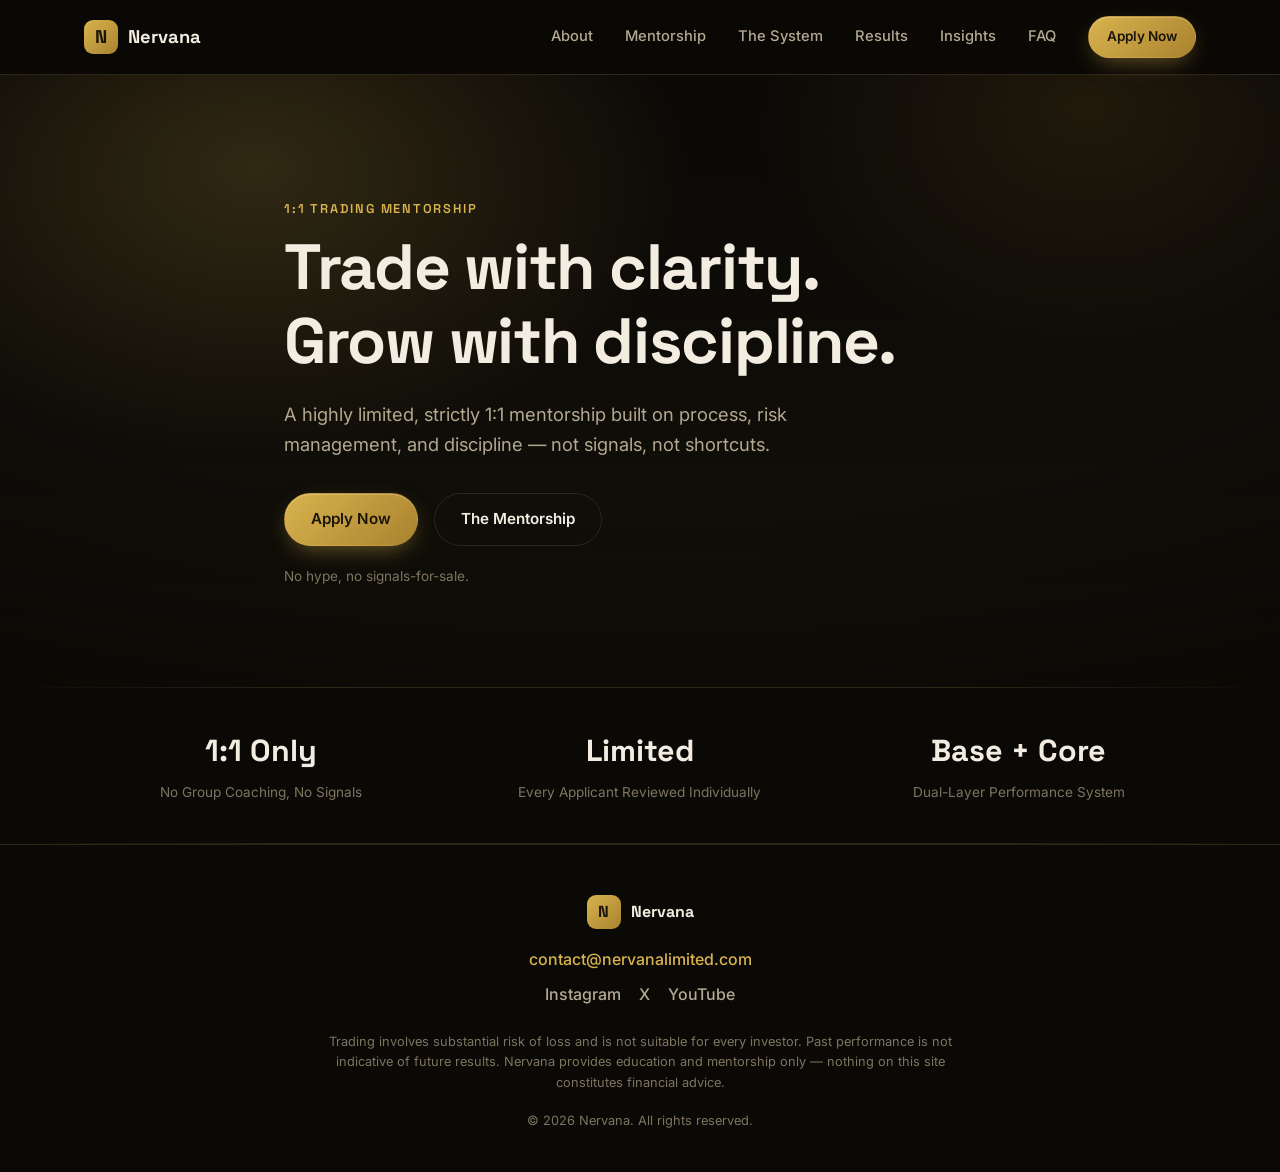
==== commit e36e23cf: "Split the long scrolling page into a proper multi-page site The home page previously stacked every s" ====
--- a/website/index.html
+++ b/website/index.html
@@ -15,16 +15,17 @@
 
 <header class="navbar" id="navbar">
   <div class="container navbar__inner">
-    <a href="#home" class="brand">
+    <a href="index.html" class="brand">
       <span class="brand__mark">N</span>
       <span class="brand__name">Nervana</span>
     </a>
     <nav class="nav-links" id="navLinks">
-      <a href="#about">About</a>
-      <a href="#mentorship">Mentorship</a>
-      <a href="#approach">The System</a>
-      <a href="#testimonials">Results</a>
-      <a href="#faq">FAQ</a>
+      <a href="about.html">About</a>
+      <a href="mentorship.html">Mentorship</a>
+      <a href="system.html">The System</a>
+      <a href="results.html">Results</a>
+      <a href="insights.html">Insights</a>
+      <a href="faq.html">FAQ</a>
       <a href="#" class="btn btn--primary btn--sm nav-cta js-apply-trigger">Apply Now</a>
     </nav>
     <button class="nav-toggle" id="navToggle" aria-label="Toggle navigation" aria-expanded="false">
@@ -35,7 +36,7 @@
 
 <main>
 
-  <section id="home" class="hero">
+  <section class="hero">
     <div class="hero__bg" aria-hidden="true"></div>
     <div class="container hero__inner">
       <p class="eyebrow reveal">1:1 Trading Mentorship</p>
@@ -46,7 +47,7 @@
       </p>
       <div class="hero__actions reveal">
         <a href="#" class="btn btn--primary js-apply-trigger">Apply Now</a>
-        <a href="#mentorship" class="btn btn--ghost">The Mentorship</a>
+        <a href="mentorship.html" class="btn btn--ghost">The Mentorship</a>
       </div>
       <p class="hero__disclaimer reveal">No hype, no signals-for-sale.</p>
     </div>
@@ -68,166 +69,6 @@
       </div>
     </div>
   </section>
-
-  <section id="about" class="about">
-    <div class="container about__grid">
-      <div class="about__text reveal">
-        <p class="eyebrow">About Nervana</p>
-        <h2>Markets reward process, not predictions.</h2>
-        <p>
-          Most traders fail not because they lack a good setup, but because they lack a process
-          they can actually follow under pressure. Nervana fixes that through direct, 1:1
-          mentorship built on two layers: <strong>Base</strong>, the strategic structure for
-          consistent execution, and <strong>Core</strong>, the psychology work that makes it hold
-          under pressure.
-        </p>
-        <ul class="check-list">
-          <li>Personalized trading plan built around your risk tolerance</li>
-          <li>Direct feedback on your trades and journal, not generic advice</li>
-        </ul>
-      </div>
-      <div class="about__card reveal">
-        <div class="card-panel">
-          <h3>Who this is for</h3>
-          <ul class="tick-list">
-            <li>New traders who want to skip years of trial and error</li>
-            <li>Experienced traders stuck at inconsistent results</li>
-          </ul>
-        </div>
-      </div>
-    </div>
-  </section>
-
-  <section id="mentorship" class="programs">
-    <div class="container">
-      <p class="eyebrow reveal center">The Mentorship</p>
-      <h2 class="section-title reveal center">One program. 1:1 only.</h2>
-      <p class="section-subtitle reveal center">Not scaled or diluted. I work with a very limited number of mentees at a time.</p>
-
-      <div class="program-grid program-grid--single">
-        <div class="program-card program-card--featured reveal">
-          <span class="badge">By Application Only</span>
-          <h3>1:1 Mentorship</h3>
-          <p class="program-price">Strictly personal — not a course, not signals, not group coaching</p>
-          <ul>
-            <li><strong>Base</strong> — structure and risk management for consistent execution</li>
-            <li><strong>Core</strong> — psychology and execution work under pressure</li>
-            <li>Direct trade & journal reviews</li>
-            <li>Free onboarding session if shortlisted</li>
-          </ul>
-          <a href="#" class="btn btn--primary btn--block js-apply-trigger">Apply Now</a>
-        </div>
-      </div>
-    </div>
-  </section>
-
-  <section id="approach" class="approach">
-    <div class="container">
-      <p class="eyebrow reveal center">The Nervana System</p>
-      <h2 class="section-title reveal center">A dual-layer performance system.</h2>
-      <p class="section-subtitle reveal center">Where every other mentorship forces you to adapt to their model, Nervana does the opposite: it adapts to you.</p>
-
-      <div class="approach-grid approach-grid--two">
-        <div class="approach-card reveal">
-          <div class="approach-icon">01</div>
-          <h3>Base</h3>
-          <p>Strategic structure and risk management — a repeatable process you can trust under pressure.</p>
-        </div>
-        <div class="approach-card reveal">
-          <div class="approach-icon">02</div>
-          <h3>Core</h3>
-          <p>Cognitive engineering — aligning strategy with your temperament, so discipline holds when it matters.</p>
-        </div>
-      </div>
-    </div>
-  </section>
-
-  <section id="testimonials" class="testimonials">
-    <div class="container">
-      <p class="eyebrow reveal center">Results</p>
-      <h2 class="section-title reveal center">What traders say</h2>
-      <p class="section-subtitle reveal center placeholder-note">Placeholder quotes — swap in real testimonials before launch.</p>
-
-      <div class="testimonial-grid">
-        <blockquote class="testimonial-card reveal">
-          <p>"I stopped chasing every signal group and finally built a plan I actually trust. The weekly reviews kept me honest."</p>
-          <footer>— A.R., Nervana Mentee</footer>
-        </blockquote>
-        <blockquote class="testimonial-card reveal">
-          <p>"The risk-first approach changed everything. I went from blowing up accounts to trading the same size, same rules, every day."</p>
-          <footer>— J.M., Nervana Mentee</footer>
-        </blockquote>
-        <blockquote class="testimonial-card reveal">
-          <p>"Having someone review my journal every week was the accountability I didn't know I needed."</p>
-          <footer>— S.K., Nervana Mentee</footer>
-        </blockquote>
-      </div>
-    </div>
-  </section>
-
-  <section id="faq" class="faq">
-    <div class="container faq__inner">
-      <p class="eyebrow reveal center">FAQ</p>
-      <h2 class="section-title reveal center">Common questions</h2>
-
-      <div class="accordion" id="accordion">
-        <div class="accordion-item reveal">
-          <button class="accordion-trigger">
-            <span>Do you provide trading signals?</span>
-            <span class="accordion-icon">+</span>
-          </button>
-          <div class="accordion-panel">
-            <p>No. Nervana teaches you the process to find and manage your own trades. The goal is independence, not dependence on someone else's calls.</p>
-          </div>
-        </div>
-        <div class="accordion-item reveal">
-          <button class="accordion-trigger">
-            <span>I'm a complete beginner — is this for me?</span>
-            <span class="accordion-icon">+</span>
-          </button>
-          <div class="accordion-panel">
-            <p>Yes, as long as you're serious and coachable. The mentorship starts by building the Base layer — market structure and risk management — before layering in Core, the execution and psychology work.</p>
-          </div>
-        </div>
-        <div class="accordion-item reveal">
-          <button class="accordion-trigger">
-            <span>Do you offer group coaching or courses?</span>
-            <span class="accordion-icon">+</span>
-          </button>
-          <div class="accordion-panel">
-            <p>Not currently. Nervana is 1:1 mentorship only, by application, so every mentee gets full focus and hands-on support. Group coaching may be introduced in the future, but applications today are for 1:1 mentorship.</p>
-          </div>
-        </div>
-        <div class="accordion-item reveal">
-          <button class="accordion-trigger">
-            <span>How much capital do I need to start?</span>
-            <span class="accordion-icon">+</span>
-          </button>
-          <div class="accordion-panel">
-            <p>We'll discuss this after reviewing your application — the right starting size depends on your goals, market, and risk tolerance. We never recommend risking money you can't afford to lose.</p>
-          </div>
-        </div>
-        <div class="accordion-item reveal">
-          <button class="accordion-trigger">
-            <span>What markets do you cover?</span>
-            <span class="accordion-icon">+</span>
-          </button>
-          <div class="accordion-panel">
-            <p>The core process applies across equities, futures, and forex. Your mentorship is tailored to the market you want to focus on.</p>
-          </div>
-        </div>
-      </div>
-    </div>
-  </section>
-
-  <section class="cta-banner">
-    <div class="container cta-banner__inner reveal">
-      <h2>Ready to trade with a process instead of guesswork?</h2>
-      <p>Applications are reviewed individually — space is limited.</p>
-      <a href="#" class="btn btn--primary btn--lg js-apply-trigger">Apply Now</a>
-    </div>
-  </section>
-
 
 </main>
 
--- a/website/styles.css
+++ b/website/styles.css
@@ -164,6 +164,7 @@
   transition: color 0.15s ease;
 }
 .nav-links a:not(.btn):hover { color: var(--text); }
+.nav-links a[aria-current="page"] { color: var(--accent); }
 .nav-toggle {
   display: none;
   flex-direction: column;
@@ -209,6 +210,64 @@
   font-size: 0.85rem;
   color: var(--text-faint);
 }
+
+.page-hero { padding: 140px 0 60px; }
+.page-hero .hero__subtitle { margin-bottom: 0; }
+
+/* Insights list */
+.insights-list { padding: 60px 0 110px; }
+.asset-tabs {
+  display: flex;
+  gap: 10px;
+  flex-wrap: wrap;
+  margin-bottom: 32px;
+}
+.asset-tab {
+  font-family: var(--font-body);
+  padding: 8px 16px;
+  border-radius: 999px;
+  border: 1px solid var(--card-border);
+  background: transparent;
+  color: var(--text-dim);
+  font-size: 0.85rem;
+  font-weight: 600;
+  cursor: pointer;
+  transition: border-color 0.15s ease, color 0.15s ease;
+}
+.asset-tab:hover { border-color: var(--accent); color: var(--accent); }
+.asset-tab.active { border-color: var(--accent); color: var(--accent); }
+
+.insight-feed {
+  display: flex;
+  flex-direction: column;
+  gap: 20px;
+}
+.insight-card {
+  background: linear-gradient(180deg, rgba(217,179,78,0.045), transparent 45%), var(--card);
+  border: 1px solid var(--card-border);
+  border-radius: var(--radius);
+  padding: 28px 32px;
+}
+.insight-card__meta {
+  display: flex;
+  align-items: center;
+  gap: 12px;
+  margin-bottom: 12px;
+}
+.insight-card__asset {
+  font-family: var(--font-heading);
+  font-size: 0.7rem;
+  font-weight: 700;
+  letter-spacing: 0.08em;
+  text-transform: uppercase;
+  color: var(--accent);
+  border: 1px solid var(--card-border);
+  padding: 4px 10px;
+  border-radius: 999px;
+}
+.insight-card__date { font-size: 0.8rem; color: var(--text-faint); }
+.insight-card h3 { margin-bottom: 10px; }
+.insight-card p { font-size: 0.95rem; }
 
 /* Stats */
 .stats {
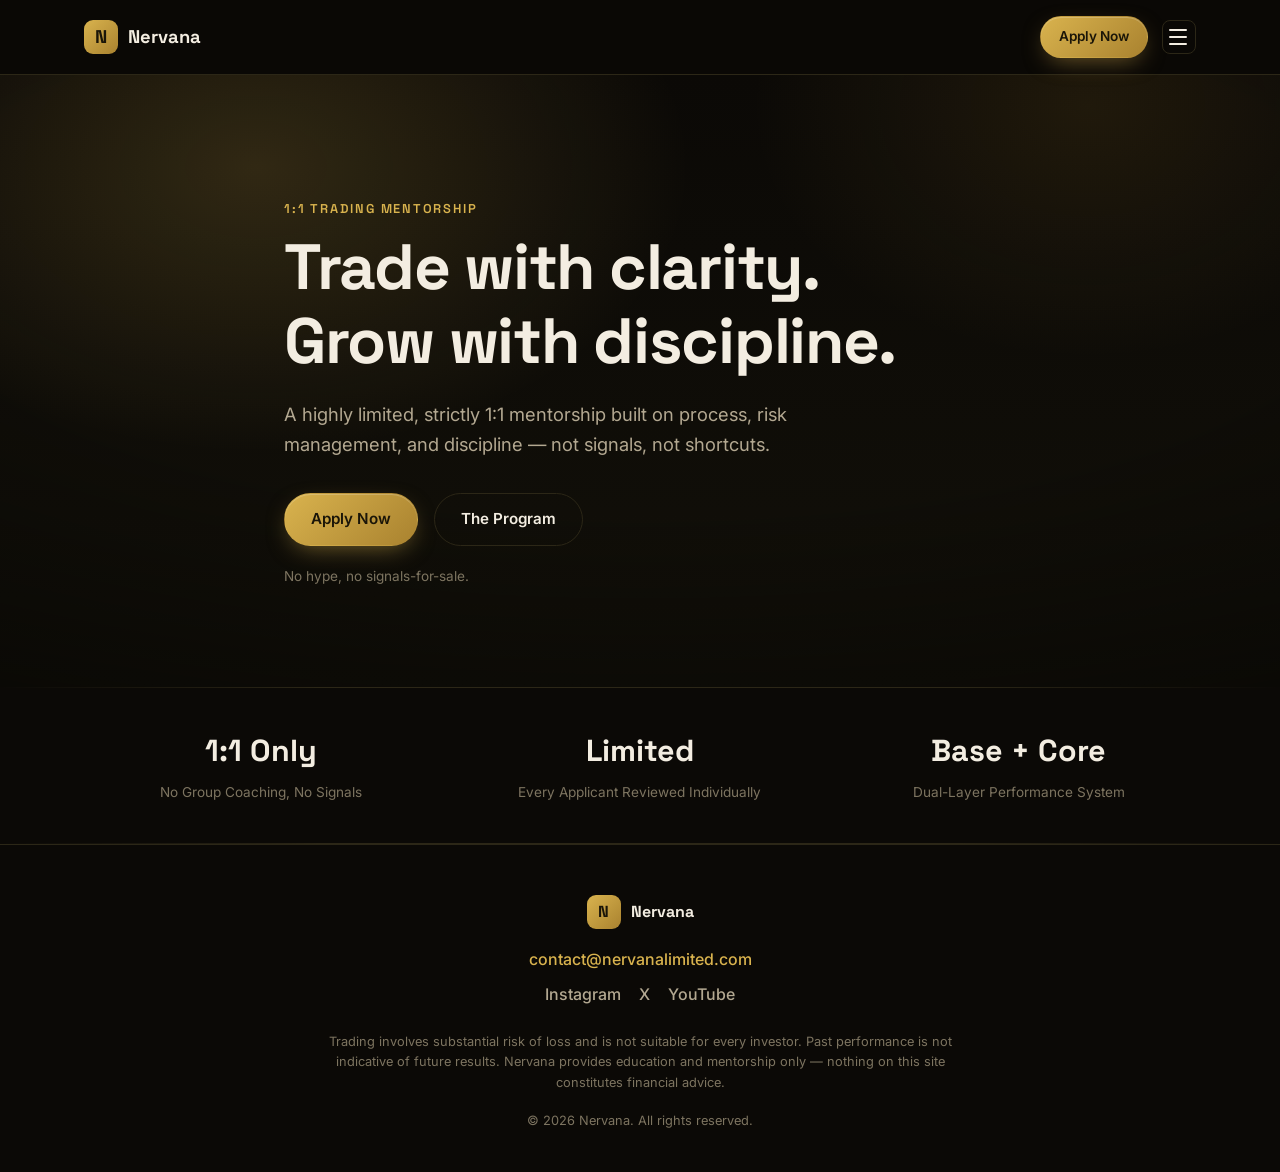
==== commit 487e0120: "Consolidate to a 4-page nav and switch to a dropdown menu Merge about.html, system.html, and mentors" ====
--- a/website/index.html
+++ b/website/index.html
@@ -19,18 +19,18 @@
       <span class="brand__mark">N</span>
       <span class="brand__name">Nervana</span>
     </a>
+    <div class="navbar__actions">
+      <a href="#" class="btn btn--primary btn--sm js-apply-trigger">Apply Now</a>
+      <button class="nav-toggle" id="navToggle" aria-label="Toggle menu" aria-expanded="false">
+        <span></span><span></span><span></span>
+      </button>
+    </div>
     <nav class="nav-links" id="navLinks">
-      <a href="about.html">About</a>
-      <a href="mentorship.html">Mentorship</a>
-      <a href="system.html">The System</a>
+      <a href="program.html">The Program</a>
       <a href="results.html">Results</a>
       <a href="insights.html">Insights</a>
       <a href="faq.html">FAQ</a>
-      <a href="#" class="btn btn--primary btn--sm nav-cta js-apply-trigger">Apply Now</a>
     </nav>
-    <button class="nav-toggle" id="navToggle" aria-label="Toggle navigation" aria-expanded="false">
-      <span></span><span></span><span></span>
-    </button>
   </div>
 </header>
 
@@ -47,7 +47,7 @@
       </p>
       <div class="hero__actions reveal">
         <a href="#" class="btn btn--primary js-apply-trigger">Apply Now</a>
-        <a href="mentorship.html" class="btn btn--ghost">The Mentorship</a>
+        <a href="program.html" class="btn btn--ghost">The Program</a>
       </div>
       <p class="hero__disclaimer reveal">No hype, no signals-for-sale.</p>
     </div>
--- a/website/styles.css
+++ b/website/styles.css
@@ -131,6 +131,7 @@
   padding-top: 16px;
   padding-bottom: 16px;
   gap: 24px;
+  position: relative;
 }
 .brand {
   display: flex;
@@ -150,37 +151,69 @@
   color: #1a1508;
   font-weight: 800;
 }
+.navbar__actions {
+  display: flex;
+  align-items: center;
+  gap: 14px;
+}
 .nav-links {
-  display: flex;
-  align-items: center;
-  gap: 32px;
-  flex: 1;
-  justify-content: flex-end;
-}
-.nav-links a:not(.btn) {
+  position: absolute;
+  top: calc(100% + 10px);
+  right: 24px;
+  display: flex;
+  flex-direction: column;
+  gap: 2px;
+  min-width: 190px;
+  background: var(--bg-alt);
+  border: 1px solid var(--card-border);
+  border-radius: var(--radius);
+  padding: 10px;
+  box-shadow: 0 16px 36px -12px rgba(0, 0, 0, 0.6);
+  opacity: 0;
+  transform: translateY(-8px);
+  pointer-events: none;
+  transition: opacity 0.2s ease, transform 0.2s ease;
+  z-index: 110;
+}
+.navbar.open .nav-links {
+  opacity: 1;
+  transform: translateY(0);
+  pointer-events: auto;
+}
+.nav-links a {
   font-size: 0.92rem;
   color: var(--text-dim);
   font-weight: 500;
-  transition: color 0.15s ease;
-}
-.nav-links a:not(.btn):hover { color: var(--text); }
+  padding: 10px 14px;
+  border-radius: 8px;
+  transition: color 0.15s ease, background 0.15s ease;
+}
+.nav-links a:hover { color: var(--text); background: rgba(255, 255, 255, 0.04); }
 .nav-links a[aria-current="page"] { color: var(--accent); }
 .nav-toggle {
-  display: none;
-  flex-direction: column;
+  display: flex;
+  flex-direction: column;
+  justify-content: center;
   gap: 5px;
+  width: 34px;
+  height: 34px;
   background: none;
-  border: none;
+  border: 1px solid var(--card-border);
+  border-radius: 8px;
   cursor: pointer;
   padding: 6px;
 }
 .nav-toggle span {
-  width: 22px;
+  width: 18px;
   height: 2px;
   background: var(--text);
   border-radius: 2px;
   transition: transform 0.2s ease, opacity 0.2s ease;
 }
+.navbar.open .nav-toggle { border-color: var(--accent); }
+.navbar.open .nav-toggle span:nth-child(1) { transform: translateY(7px) rotate(45deg); }
+.navbar.open .nav-toggle span:nth-child(2) { opacity: 0; }
+.navbar.open .nav-toggle span:nth-child(3) { transform: translateY(-7px) rotate(-45deg); }
 
 /* Hero */
 .hero {
@@ -755,23 +788,7 @@
 }
 
 @media (max-width: 760px) {
-  .nav-links { display: none; }
-  .nav-toggle { display: flex; }
-
-  .navbar.open .nav-links {
-    display: flex;
-    flex-direction: column;
-    align-items: stretch;
-    position: absolute;
-    top: 100%;
-    left: 0;
-    right: 0;
-    background: var(--bg-alt);
-    padding: 24px;
-    gap: 18px;
-    border-bottom: 1px solid var(--card-border);
-  }
-  .navbar.open .nav-links .btn { margin-top: 6px; }
+  .nav-links { left: 24px; right: 24px; min-width: 0; }
 
   .modal-overlay { padding: 16px; }
 
